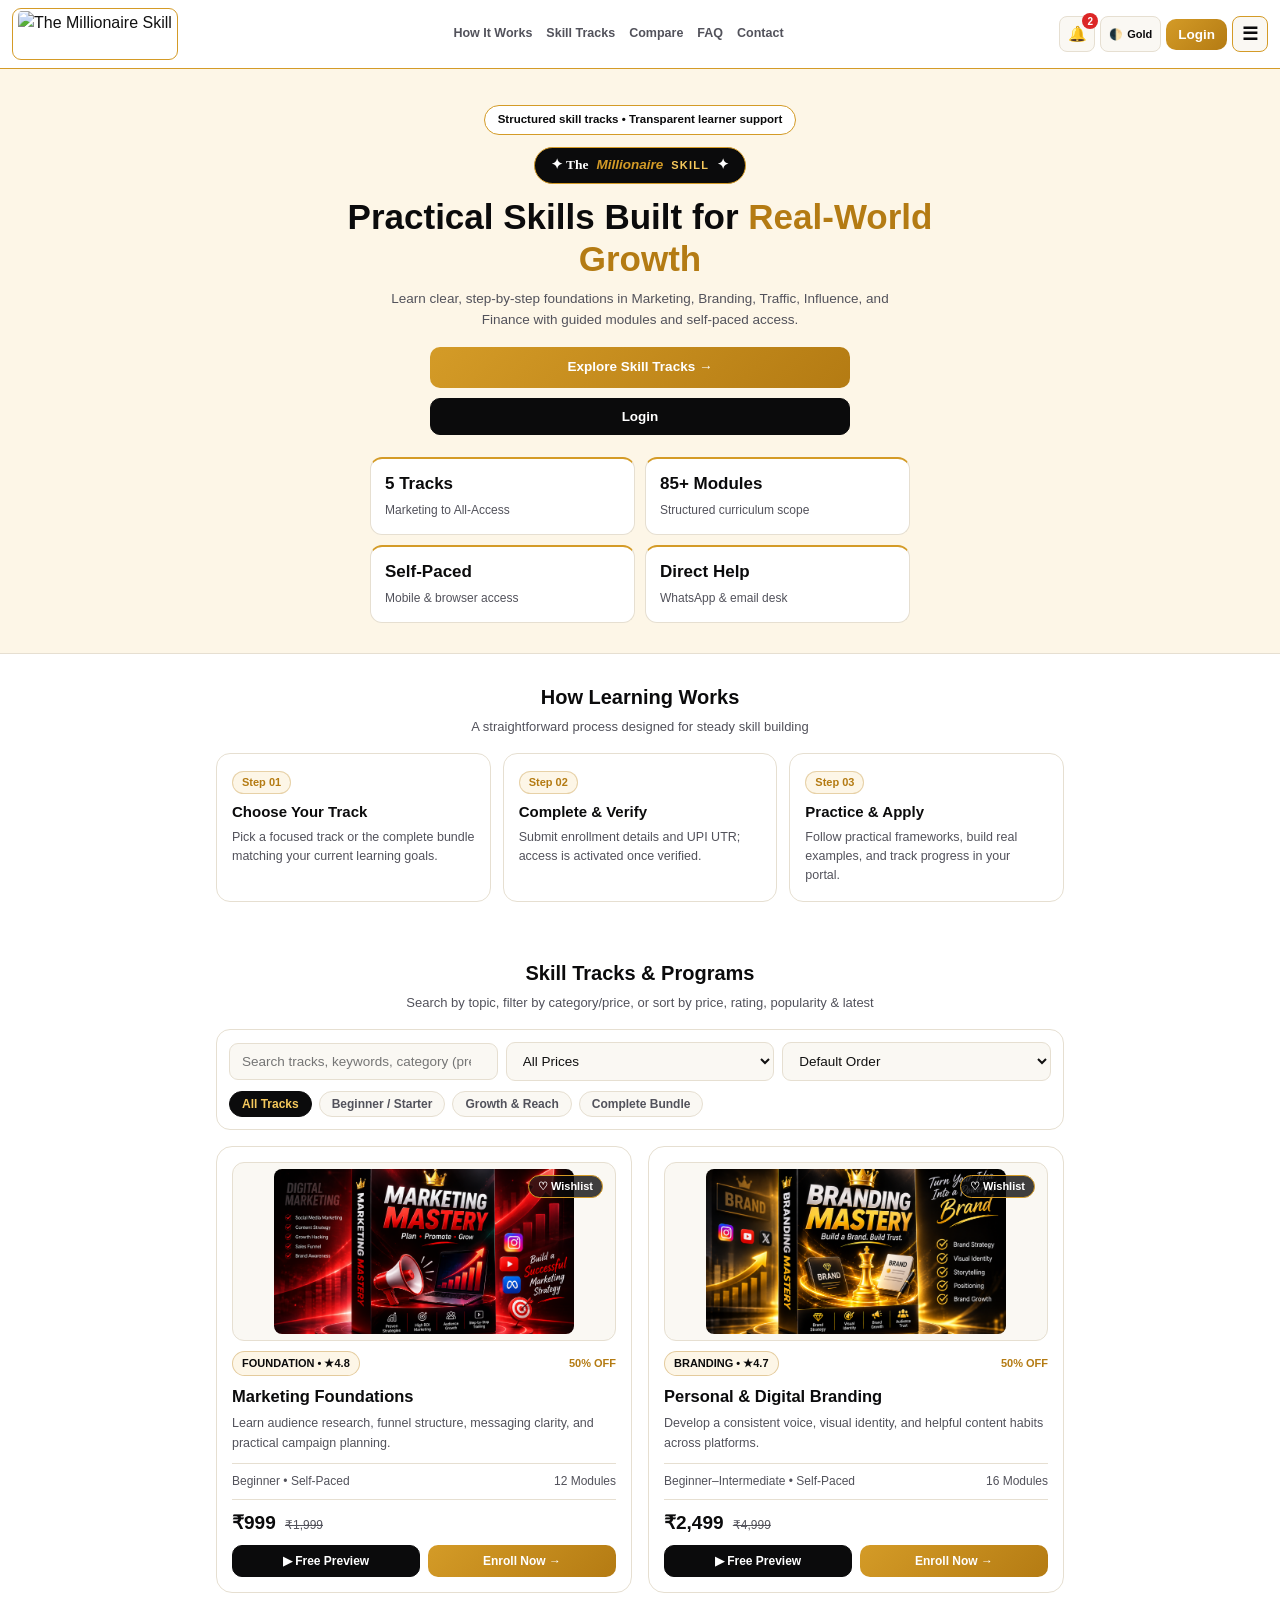
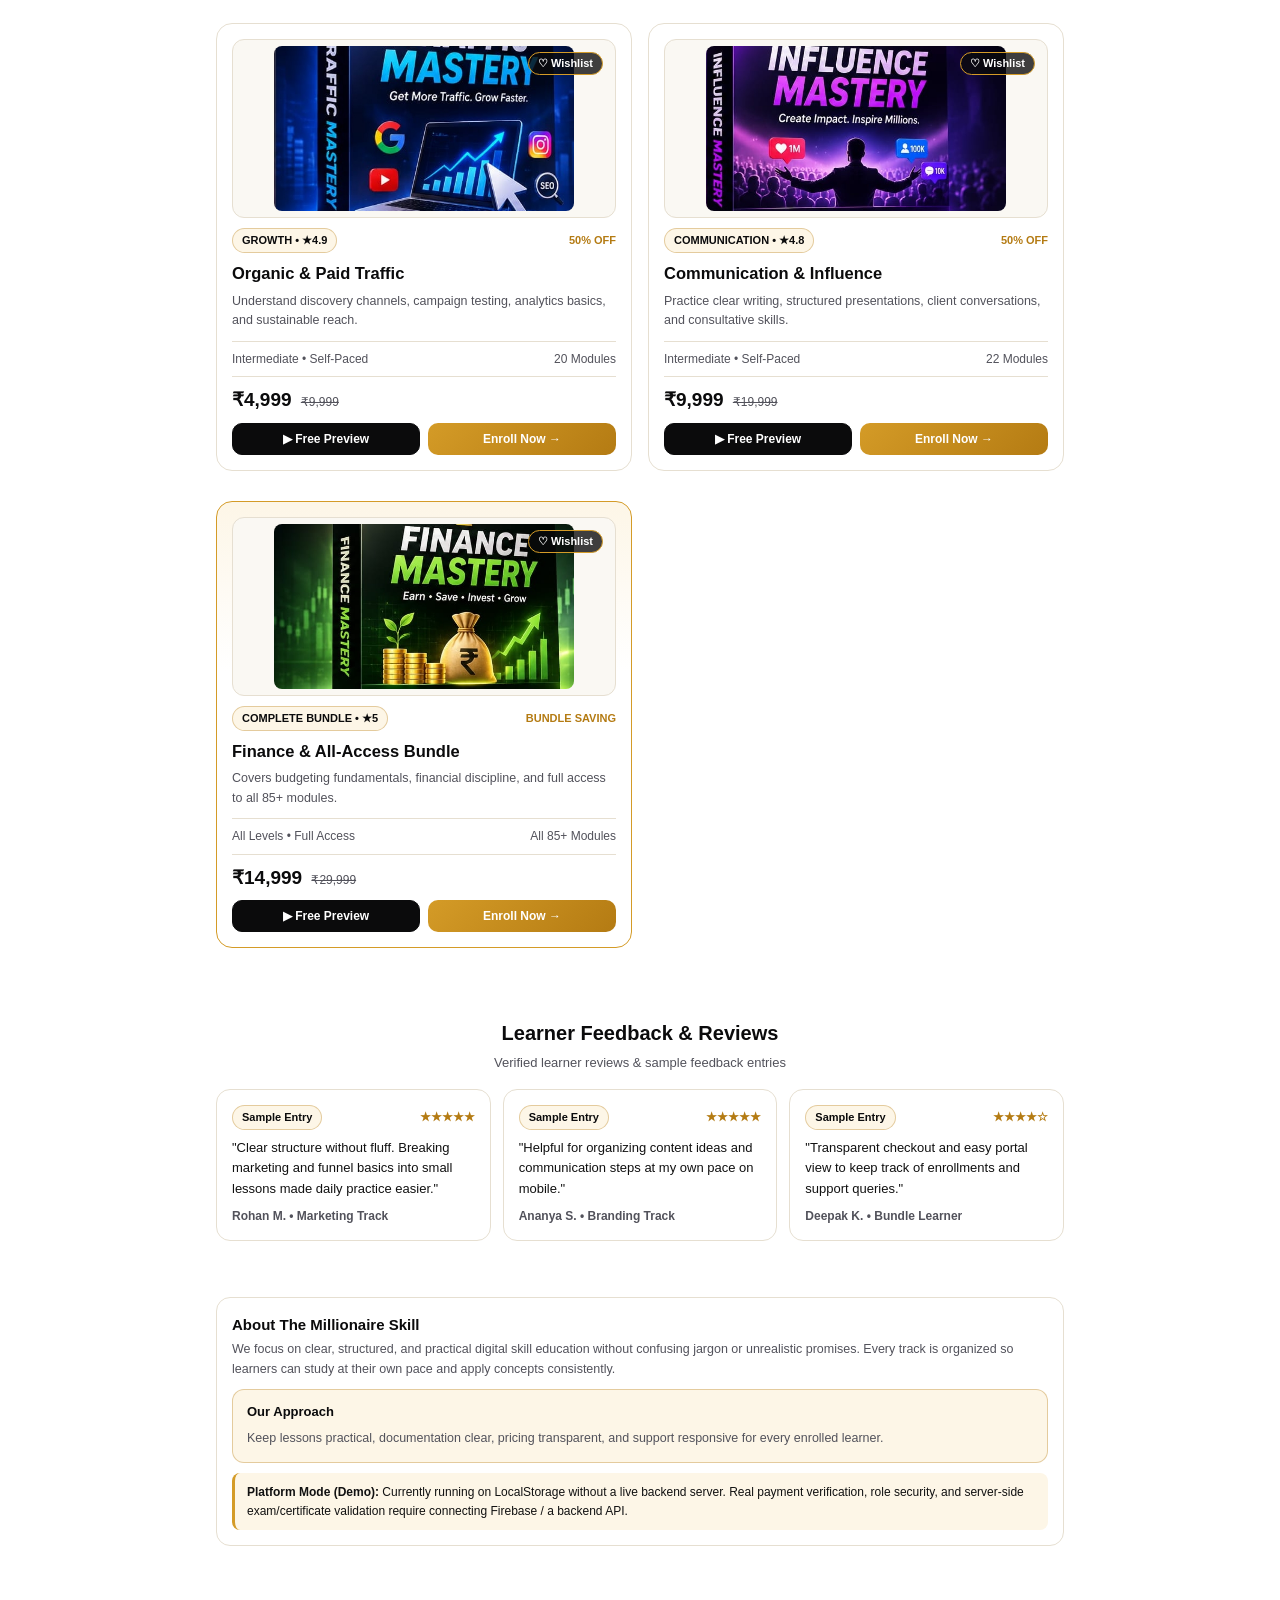
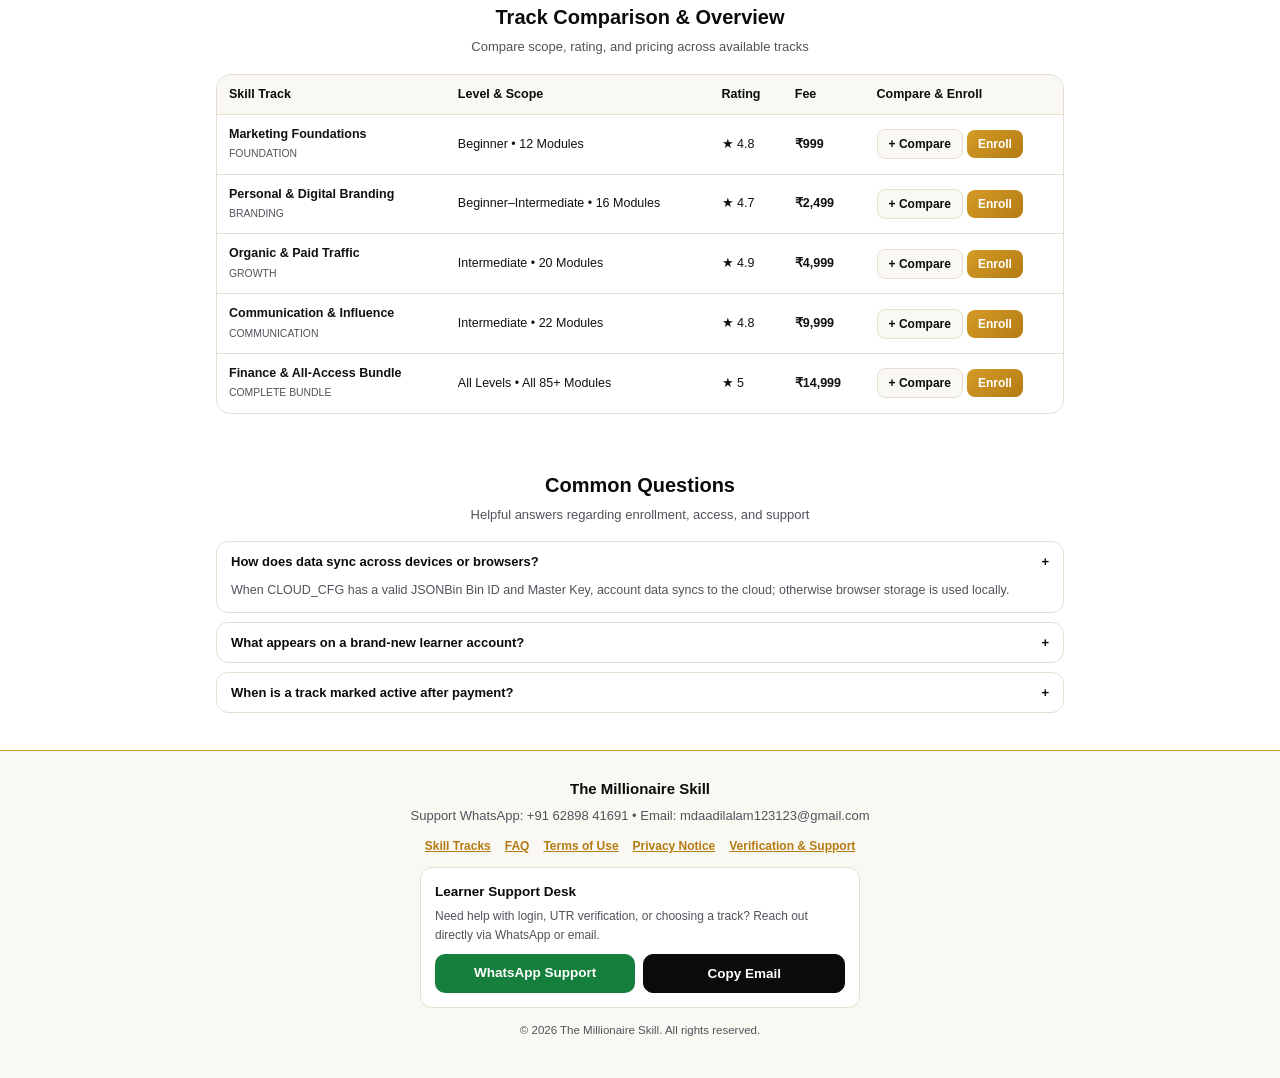
==== index.html @ e138da96 "Update index.html" ====
<!DOCTYPE html>
<html lang="en">
<head>
<meta charset="UTF-8">
<meta name="viewport" content="width=device-width, initial-scale=1.0, maximum-scale=1.0, user-scalable=no">
<meta name="theme-color" content="#b47b13">
<meta name="description" content="The Millionaire Skill — Structured practical skill tracks in Marketing, Branding, Traffic, Communication, and Finance.">
<title>The Millionaire Skill | Skill Academy</title>
<style>
:root{--bg:#fff;--surf:#fff;--card:#faf8f3;--bdr:#e6dfd1;--gold:#b47b13;--gold-br:#d49b27;--gold-soft:#fdf6e7;--ink:#0b0b0c;--txt:#111;--mut:#52525b;--shadow:0 6px 18px rgba(11,11,12,.06)}
body.t-midnight{--bg:#0b0d12;--surf:#12151e;--card:#171b26;--bdr:#2a3040;--gold:#e5b242;--gold-br:#eab308;--gold-soft:rgba(229,178,66,.12);--ink:#fff;--txt:#f8fafc;--mut:#a1a1aa;--shadow:0 8px 22px rgba(0,0,0,.35)}
body.t-light{--bg:#fff;--surf:#fff;--card:#f8f7f4;--bdr:#e2ddd2;--gold:#a16207;--gold-br:#ca8a04;--gold-soft:#fefce8;--ink:#09090b;--txt:#18181b;--mut:#52525b;--shadow:0 6px 18px rgba(15,23,42,.06)}
*{box-sizing:border-box;margin:0;padding:0;font-family:Segoe UI,Inter,Arial,sans-serif;-webkit-tap-highlight-color:transparent;user-select:none;-webkit-user-select:none}
input,textarea,select,.selectable{user-select:text;-webkit-user-select:text}
html{scroll-behavior:smooth;touch-action:pan-y}
body{background:var(--bg);color:var(--txt);line-height:1.55;overflow-x:hidden;touch-action:pan-y;transition:background .2s ease,color .2s ease}
a{text-decoration:none;color:inherit}
button{cursor:pointer;font-family:inherit;outline:none;transition:transform .14s ease,opacity .15s ease,background .15s ease}
button:active{transform:scale(.98)}

#preloader{position:fixed;inset:0;z-index:999;background:var(--bg);display:flex;flex-direction:column;align-items:center;justify-content:center;gap:10px;transition:opacity .2s ease,visibility .2s ease}
#preloader.hide{opacity:0;visibility:hidden;pointer-events:none}
.loader-ring{width:36px;height:36px;border-radius:50%;border:3px solid var(--bdr);border-top-color:var(--gold-br);animation:spin .7s linear infinite}
@keyframes spin{to{transform:rotate(360deg)}}
@keyframes popIn{from{opacity:0;transform:translateY(8px) scale(.985)}to{opacity:1;transform:none}}

.reveal{opacity:1;transform:none}

#toastWrap{position:fixed;bottom:18px;left:50%;transform:translateX(-50%);z-index:550;display:flex;flex-direction:column;gap:6px;width:calc(100% - 32px);max-width:380px;pointer-events:none}
.toast{pointer-events:auto;background:#0b0b0c;color:#fff;border:1px solid var(--gold-br);border-radius:10px;padding:10px 12px;font-size:12px;font-weight:600;box-shadow:var(--shadow);display:flex;align-items:center;justify-content:space-between;gap:8px;animation:popIn .2s ease}
.toast.ok{border-color:#22c55e}.toast.err{border-color:#ef4444}

.hdr{position:sticky;top:0;z-index:90;background:var(--surf);padding:8px 12px;border-bottom:1.5px solid var(--gold-br);display:flex;justify-content:space-between;align-items:center;gap:8px;min-height:62px}
.brand-wrap{display:flex;align-items:center;gap:8px;flex-shrink:0;min-width:0}
.brand-banner{height:48px;width:auto;max-width:215px;object-fit:contain;border-radius:9px;display:block;background:#fff;padding:2px 5px;border:1.5px solid var(--gold-br)}
.brand-banner.sm{height:34px;max-width:155px}
.brand-styled{display:flex;flex-direction:column;line-height:1.1;min-width:0}
.brand-styled b{font-family:Georgia,'Times New Roman',serif;font-size:13.5px;font-weight:700;color:var(--ink);white-space:nowrap}
.brand-styled b .m-word{font-style:italic;font-weight:900;color:var(--gold);padding:0 1px}
.brand-styled b .s-word{font-family:'Segoe UI',Inter,Arial,sans-serif;font-weight:900;font-size:11px;letter-spacing:1.1px;text-transform:uppercase;color:var(--gold);margin-left:2px}
.brand-styled small{font-size:9px;font-weight:700;letter-spacing:1.2px;text-transform:uppercase;color:var(--mut);margin-top:2px;white-space:nowrap}

.desk-nav{display:none;align-items:center;gap:14px;font-size:12.5px;font-weight:700;color:var(--mut)}
.desk-nav a:hover{color:var(--gold)}

.hdr-r{display:flex;gap:5px;align-items:center;position:relative;flex-shrink:0}
.theme-btn,.m-btn,.icon-btn{background:var(--card);color:var(--ink);border:1px solid var(--bdr);border-radius:8px;height:36px;font-weight:700;position:relative}
.theme-btn{padding:0 8px;font-size:11px;display:inline-flex;align-items:center;gap:4px}
.icon-btn{width:36px;font-size:15px;display:inline-flex;align-items:center;justify-content:center}
.m-btn{border-color:var(--gold-br);width:36px;font-size:18px}
.badge-dot{position:absolute;top:-4px;right:-4px;min-width:16px;height:16px;padding:0 4px;border-radius:99px;background:#dc2626;color:#fff;font-size:10px;font-weight:800;display:none;align-items:center;justify-content:center}
.badge-dot.show{display:inline-flex}
.drawer{display:none;position:absolute;top:44px;right:0;width:230px;background:var(--surf);padding:8px 12px;border:1.5px solid var(--gold-br);border-radius:12px;box-shadow:var(--shadow);z-index:120;animation:popIn .16s ease}
.drawer.open{display:block}
.drawer a{display:block;padding:8px 6px;border-bottom:1px solid var(--bdr);font-size:13px;font-weight:600;color:var(--txt)}
.drawer a:last-child{border-bottom:none}

.btn{display:block;width:100%;padding:10px 14px;border:0;border-radius:10px;margin-top:10px;font-weight:700;font-size:13.5px;text-align:center}
.btn-sm{display:inline-block;width:auto;margin:0;padding:7px 11px;font-size:12px;border-radius:8px}
.gold{background:linear-gradient(135deg,#d49b27,#b47b13);color:#fff}
.dark{background:#0b0b0c;color:#fff;border:1px solid #0b0b0c}
body.t-midnight .dark{background:var(--card);color:var(--txt);border:1px solid var(--gold-br)}
.green{background:#15803d;color:#fff}
.red{background:#fef2f2;color:#b91c1c;border:1px solid #fecaca}
.ghost-btn{background:var(--card);color:var(--ink);border:1px solid var(--bdr)}

.lbl{display:block;font-size:12px;font-weight:700;margin-bottom:4px;color:var(--mut)}
.inp{width:100%;padding:10px 12px;background:var(--card);color:var(--txt);border:1px solid var(--bdr);border-radius:9px;margin-bottom:10px;font-size:13.5px}
.inp:focus{outline:none;border-color:var(--gold-br)}
.note{background:var(--gold-soft);padding:10px 12px;border-left:3px solid var(--gold-br);border-radius:8px;font-size:12px;color:var(--txt);margin-bottom:12px}
.msg{display:none;padding:9px 12px;border-radius:9px;font-size:12px;margin-top:8px;font-weight:600}
.msg.err{display:block;background:#fef2f2;color:#b91c1c;border:1px solid #fecaca}
.msg.ok{display:block;background:#f0fdf4;color:#15803d;border:1px solid #bbf7d0}
.msg.warn{display:block;background:#fffbeb;color:#b45309;border:1px solid #fde68a}

.hero{padding:36px 16px 30px;border-bottom:1px solid var(--bdr);background:var(--gold-soft)}
.hero-in{max-width:640px;margin:auto;text-align:center}
.trust-pill{display:inline-block;padding:5px 13px;border:1px solid var(--gold-br);background:var(--surf);border-radius:99px;color:var(--ink);font-size:11.5px;font-weight:700}
.hero-crest{display:inline-flex;align-items:center;gap:8px;margin-top:12px;padding:7px 16px;border-radius:999px;background:#0b0b0c;color:#fff;border:1.5px solid var(--gold-br);font-family:Georgia,'Times New Roman',serif;font-size:13.5px;font-weight:700}
.hero-crest em{font-style:italic;color:var(--gold-br);font-weight:900}
.hero-crest span{font-family:'Segoe UI',Inter,Arial,sans-serif;font-weight:900;font-size:11px;letter-spacing:1.2px;text-transform:uppercase;color:#f5c85c}
.hero h1{font-size:27px;line-height:1.22;margin:12px 0 8px;font-weight:900;color:var(--ink)}
.hero h1 span{color:var(--gold)}
.hero p{color:var(--mut);font-size:13.5px;max-width:520px;margin:auto}
.hero-act{max-width:420px;margin:16px auto 0}
.stats{display:grid;grid-template-columns:repeat(2,1fr);gap:10px;max-width:540px;margin:22px auto 0}
.stat{padding:12px 14px;background:var(--surf);border:1px solid var(--bdr);border-top:2.5px solid var(--gold-br);border-radius:12px;text-align:left}
.stat b{display:block;color:var(--ink);font-size:17px;font-weight:800}.stat span{font-size:12px;color:var(--mut)}

.sec{max-width:600px;margin:auto;padding:28px 16px}
.sec-h{text-align:center;margin-bottom:16px}
.sec-h h2{font-size:20px;font-weight:800;color:var(--ink)}.sec-h p{color:var(--mut);font-size:13px;margin-top:4px}

.filter-bar{background:var(--surf);border:1px solid var(--bdr);border-radius:14px;padding:12px;margin-bottom:16px;display:flex;flex-direction:column;gap:10px}
.filter-row{display:flex;gap:8px;flex-wrap:wrap;align-items:center}
.filter-row .inp{flex:1;min-width:170px;margin-bottom:0}.filter-row .sel-mini{width:auto;min-width:140px;margin-bottom:0}
.cat-pills{display:flex;gap:7px;flex-wrap:wrap}
.cat-pill{background:var(--card);color:var(--mut);border:1px solid var(--bdr);border-radius:99px;padding:5px 12px;font-size:12px;font-weight:700}
.cat-pill.active,.cat-pill:hover{background:#0b0b0c;color:#f5c85c;border-color:#0b0b0c}
body.t-midnight .cat-pill.active,body.t-midnight .cat-pill:hover{background:var(--gold-br);color:#0b0b0c;border-color:var(--gold-br)}

.steps-grid,.testi-grid{display:grid;gap:12px}
.step-card,.testi-card,.about-box{background:var(--surf);border:1px solid var(--bdr);border-radius:14px;padding:15px}
.step-num{display:inline-block;font-size:11px;font-weight:800;color:var(--gold);background:var(--gold-soft);border:1px solid rgba(180,123,19,.3);padding:2px 9px;border-radius:99px;margin-bottom:6px}
.step-card h3,.about-box h3{font-size:15px;margin-bottom:4px;color:var(--ink)}.step-card p,.about-box p{font-size:12.5px;color:var(--mut)}
.about-box p{margin-bottom:10px}
.mission-box{background:var(--gold-soft);border:1px solid rgba(180,123,19,.35);border-radius:12px;padding:12px 14px}
.mission-box b{display:block;font-size:13px;margin-bottom:3px;color:var(--ink)}.mission-box span{font-size:12.5px;color:var(--mut)}

.card{background:var(--surf);border:1px solid var(--bdr);border-radius:16px;padding:15px;margin-bottom:14px;display:flex;flex-direction:column;justify-content:space-between;transition:transform .18s ease,box-shadow .18s ease}
.card:hover{transform:translateY(-2px);box-shadow:var(--shadow)}
.card.vip{border:1.5px solid var(--gold-br);background:linear-gradient(180deg,var(--gold-soft),var(--surf) 38%)}
.img-wrap{background:var(--card);border:1px solid var(--bdr);border-radius:12px;padding:6px;margin-bottom:10px;text-align:center;position:relative}
.img-wrap img{width:100%;max-width:300px;height:165px;object-fit:cover;border-radius:8px;display:block;margin:auto}
.wish-btn{position:absolute;top:12px;right:12px;background:rgba(11,11,12,.78);color:#fff;border:1px solid var(--gold-br);border-radius:99px;padding:4px 9px;font-size:11px;font-weight:700}
.wish-btn.saved{background:var(--gold-br);color:#0b0b0c}
.row-sp{display:flex;justify-content:space-between;align-items:center;gap:8px;flex-wrap:wrap}
.pill{color:var(--ink);background:var(--gold-soft);font-size:11px;font-weight:700;border:1px solid rgba(180,123,19,.35);padding:3px 9px;border-radius:99px}
.save{color:var(--gold);font-size:11px;font-weight:800}
.c-t{font-size:16.5px;font-weight:800;margin-top:8px;color:var(--ink)}.c-d{font-size:12.5px;color:var(--mut);margin:5px 0 10px}
.c-m{display:flex;justify-content:space-between;padding:8px 0;border-top:1px solid var(--bdr);border-bottom:1px solid var(--bdr);font-size:12px;color:var(--mut)}
.c-p{font-size:19px;color:var(--ink);font-weight:900;margin-top:8px}.c-p s{font-size:12px;color:var(--mut);font-weight:400;margin-left:4px}
.card-act-row{display:grid;grid-template-columns:1fr 1fr;gap:8px;margin-top:8px}

.testi-top{display:flex;justify-content:space-between;align-items:center;margin-bottom:8px;font-size:12px}
.testi-stars{color:var(--gold);font-weight:800}.testi-card p{font-size:13px;color:var(--txt);margin-bottom:8px}.testi-meta{font-size:12px;color:var(--mut);font-weight:600}

.tbl-wrap{overflow-x:auto;background:var(--surf);border:1px solid var(--bdr);border-radius:14px}
table.cmp{width:100%;border-collapse:collapse;font-size:12.5px;min-width:520px}
table.cmp th,table.cmp td{padding:10px 12px;border-bottom:1px solid var(--bdr);text-align:left}
table.cmp th{color:var(--ink);background:var(--card);font-weight:800}table.cmp tr:last-child td{border-bottom:none}

.faq-item{background:var(--surf);border:1px solid var(--bdr);border-radius:12px;margin-bottom:9px;overflow:hidden}
.faq-q{width:100%;background:none;border:0;color:var(--ink);padding:12px 14px;text-align:left;font-weight:700;font-size:13px;display:flex;justify-content:space-between;align-items:center;gap:10px}
.faq-a{display:none;padding:0 14px 12px;font-size:12.5px;color:var(--mut)}
.faq-item.open .faq-a{display:block}

#authView{display:none;min-height:100vh;padding:18px 16px 36px;background:var(--bg)}
#authView.active{display:flex;flex-direction:column;align-items:center}
.auth-top-brand{width:100%;max-width:420px;background:var(--surf);border:1.5px solid var(--gold-br);border-radius:16px;padding:14px;margin-bottom:12px;box-shadow:var(--shadow)}
.auth-brand-row{display:flex;align-items:center;justify-content:space-between;gap:10px}
.auth-full-logo{width:100%;max-height:110px;object-fit:contain;display:block;margin:10px auto 0;border-radius:10px;background:#fff;padding:6px;border:1px solid var(--bdr)}
.auth-photo-slot{margin-top:10px;border:1px dashed var(--gold-br);background:var(--card);border-radius:12px;padding:10px;text-align:center}
.auth-photo-slot img{width:100%;max-height:145px;object-fit:cover;border-radius:9px;display:block;margin:0 auto 8px}
.auth-photo-placeholder{padding:10px;border-radius:9px;background:#0b0b0c;color:#fff;margin-bottom:8px}
.auth-photo-placeholder b{display:block;font-family:Georgia,'Times New Roman',serif;font-style:italic;color:var(--gold-br);font-size:14px}
.auth-photo-placeholder span{font-size:11.5px;color:#e4e4e7}
.auth-box{width:100%;max-width:420px;background:var(--surf);border:1.5px solid var(--gold-br);border-radius:16px;padding:20px 18px;box-shadow:var(--shadow)}

/* Reference-styled Dashboard (#dashView) */
#dashView{display:none;min-height:100vh;background:#f3f4f6;color:#111827;padding-bottom:44px}
#dashView.active{display:block}
.d-wrap{max-width:560px;margin:auto;padding:12px 14px}
.d-top{display:flex;justify-content:space-between;align-items:center;gap:8px;flex-wrap:wrap;margin-bottom:10px;background:#fff;border:1px solid #e5e7eb;border-radius:12px;padding:8px 10px}
.chip{background:#fff;color:#111827;border:1px solid #d1d5db;border-radius:99px;padding:6px 12px;font-size:12px;font-weight:700}
.chip.blue{background:#2563eb;color:#fff;border-color:#2563eb}.chip.red{background:#fef2f2;color:#b91c1c;border-color:#fecaca}.chip.ok{background:#f0fdf4;color:#15803d;border-color:#bbf7d0}

.wa-banner{background:linear-gradient(90deg,#1d4ed8,#2563eb);color:#fff;border-radius:14px;padding:14px 16px;display:flex;align-items:center;gap:12px;margin-bottom:12px;box-shadow:0 4px 14px rgba(37,99,235,.22)}
.wa-ico{width:38px;height:38px;border-radius:50%;background:rgba(255,255,255,.22);display:flex;align-items:center;justify-content:center;font-size:18px;flex-shrink:0}
.wa-join-btn{display:inline-flex;align-items:center;gap:6px;margin-top:8px;background:#fff;color:#1e3a8a;border:0;border-radius:8px;padding:6px 12px;font-size:12px;font-weight:800}

.prof-hero-card{background:#fff;border-radius:14px;padding:16px;border:1px solid #e5e7eb;margin-bottom:12px;box-shadow:0 2px 8px rgba(0,0,0,.04)}
.prof-hero-main{display:flex;align-items:center;gap:14px}
.av{width:64px;height:64px;border-radius:50%;background:#1d4ed8;color:#fff;border:2px solid #93c5fd;display:flex;align-items:center;justify-content:center;font-size:22px;font-weight:800;overflow:hidden;flex-shrink:0}
.av img{width:100%;height:100%;object-fit:cover}
.m-btn-sm{background:#eff6ff;color:#1d4ed8;border:1px solid #bfdbfe;border-radius:8px;padding:6px 10px;font-size:11.5px;font-weight:700}

.sub-tabs{display:flex;gap:7px;overflow-x:auto;padding-bottom:6px;margin-bottom:12px}
.s-tab{background:#fff;color:#374151;border:1px solid #d1d5db;border-radius:10px;padding:8px 12px;font-size:12px;font-weight:700;white-space:nowrap}
.s-tab.active{background:#2563eb;color:#fff;border-color:#2563eb}
.d-pane{display:none;animation:popIn .18s ease}.d-pane.active{display:block}

.e-grid{display:grid;grid-template-columns:1fr 1fr;gap:10px;margin-bottom:12px}
.e-card{background:linear-gradient(135deg,#2563eb,#1d4ed8);color:#fff;border:1px solid #1d4ed8;border-radius:14px;padding:14px;min-height:94px;display:flex;flex-direction:column;justify-content:space-between;box-shadow:0 4px 12px rgba(37,99,235,.18)}
.e-card.full{grid-column:1/-1;min-height:82px}
.e-card small{color:rgba(255,255,255,.88);font-size:12px;font-weight:600;display:block;margin-top:4px}.e-card b{font-size:20px;font-weight:900;display:block;margin-top:2px;color:#fff}

.w-box{background:#fff;border-radius:14px;padding:14px 16px;border:1px solid #e5e7eb;margin-bottom:12px}
.w-btn{display:inline-flex;align-items:center;gap:6px;margin-top:10px;background:#fff;color:#111827;border:1px solid #d1d5db;border-radius:10px;padding:7px 13px;font-size:12.5px;font-weight:700}
.w-box h3{font-size:15px;color:#111827;margin-bottom:6px}.w-box .lbl{color:#374151}.w-box .inp{background:#f9fafb;color:#111827;border:1px solid #d1d5db}
.empty-st{text-align:center;padding:16px 10px;color:#6b7280;font-size:13px;font-weight:600;background:#f9fafb;border:1px dashed #d1d5db;border-radius:12px}
.bars{height:130px;border-radius:12px;background:#f9fafb;border:1px solid #e5e7eb;padding:10px;display:flex;align-items:flex-end;justify-content:space-between;gap:6px;margin-top:10px}
.b-col{flex:1;height:100%;display:flex;flex-direction:column;justify-content:flex-end;align-items:center;gap:4px;cursor:pointer}
.b-fill{width:100%;max-width:24px;border-radius:6px 6px 2px 2px;background:linear-gradient(180deg,#3b82f6,#1d4ed8);min-height:6px}
.b-col span{font-size:10px;color:#6b7280;font-weight:600}
.c-tip{background:#f9fafb;border:1px solid #e5e7eb;border-radius:10px;padding:8px 12px;margin-top:8px;font-size:12px;color:#111827;display:flex;justify-content:space-between;gap:12px;flex-wrap:wrap}
.t-row{display:flex;align-items:center;justify-content:space-between;gap:10px;padding:9px 0;border-bottom:1px solid #f3f4f6;flex-wrap:wrap}.t-row:last-child{border-bottom:none}
.t-av{width:36px;height:36px;border-radius:50%;background:#2563eb;color:#fff;display:flex;align-items:center;justify-content:center;font-weight:700;font-size:13px;flex-shrink:0}
.prog-track{width:100%;height:8px;background:#e5e7eb;border-radius:99px;overflow:hidden;margin-top:6px}
.prog-fill{height:100%;background:linear-gradient(90deg,#2563eb,#16a34a);border-radius:99px}
.badge-chip{display:inline-flex;align-items:center;gap:4px;background:#eff6ff;border:1px solid #bfdbfe;color:#1e3a8a;border-radius:99px;padding:4px 10px;font-size:11.5px;font-weight:700;margin:3px 4px 0 0}
.pg-bar{display:flex;justify-content:space-between;align-items:center;gap:8px;flex-wrap:wrap;margin-top:12px;padding-top:10px;border-top:1px solid #e5e7eb;font-size:12px;color:#6b7280}
.pg-btn{min-width:30px;height:30px;padding:0 8px;border-radius:8px;border:1px solid #d1d5db;background:#fff;color:#111827;font-weight:700}
.pg-btn.active{background:#2563eb;color:#fff;border-color:#2563eb}.pg-btn:disabled{opacity:.4}

.side-backdrop{display:none;position:fixed;inset:0;background:rgba(15,23,42,.45);z-index:150}.side-backdrop.open{display:block}
.side-menu{position:fixed;top:0;left:-290px;width:280px;height:100vh;background:#fff;color:#111827;z-index:160;padding:16px 14px;overflow-y:auto;box-shadow:6px 0 24px rgba(0,0,0,.18);transition:left .18s ease;display:flex;flex-direction:column;justify-content:space-between;border-right:1px solid #e5e7eb}
.side-menu.open{left:0}
.sm-head{display:flex;justify-content:space-between;align-items:center;padding-bottom:10px;border-bottom:1px solid #e5e7eb;margin-bottom:8px}
.sm-lbl{font-size:11px;font-weight:800;color:#6b7280;margin-bottom:6px;text-transform:uppercase}
.sm-item{width:100%;background:none;border:0;text-align:left;padding:9px 10px;border-radius:9px;font-size:13px;font-weight:600;color:#1f2937;display:flex;align-items:center;gap:8px;margin-bottom:2px}
.sm-item:hover,.sm-item.active{background:#eff6ff;color:#1d4ed8;font-weight:700}
.sm-foot{border-top:1px solid #e5e7eb;padding-top:10px;margin-top:12px;display:flex;align-items:center;gap:10px}

.modal{display:none;position:fixed;inset:0;background:rgba(11,11,12,.68);z-index:220;overflow-y:auto;padding:20px 14px}
.modal.open{display:flex;align-items:flex-start;justify-content:center}
.m-panel{width:100%;max-width:490px;margin:auto;background:var(--surf);color:var(--txt);border:1.5px solid var(--gold-br);border-radius:16px;padding:18px;box-shadow:var(--shadow);animation:popIn .18s ease}
.qr-box{background:#fff;color:#111;border:1px solid #e6dfd1;padding:12px;border-radius:12px;text-align:center;margin:10px 0}
.qr-box img{width:150px;height:150px;display:block;margin:8px auto}
.sum-box{background:var(--card);border:1px solid var(--bdr);border-radius:10px;padding:10px 12px;margin-bottom:10px;font-size:12.5px}
.lesson-box{background:#0b0b0c;color:#fff;border-radius:12px;padding:14px;margin:10px 0;border:1px solid var(--gold-br)}
.lesson-item{display:flex;justify-content:space-between;align-items:center;gap:8px;padding:8px 10px;border:1px solid var(--bdr);border-radius:9px;margin-bottom:6px;font-size:12.5px;background:var(--card)}
.lesson-item.active{border-color:var(--gold-br);background:var(--gold-soft)}

footer{text-align:center;background:var(--card);padding:26px 15px 38px;border-top:1.5px solid var(--gold-br);color:var(--mut);font-size:13px}
footer b{display:block;color:var(--ink);font-size:15px;margin-bottom:6px}
.f-links{display:flex;justify-content:center;gap:14px;flex-wrap:wrap;margin:10px 0;font-size:12px}
.f-links a,.f-links button{background:none;border:0;color:var(--gold);font-weight:700;text-decoration:underline;font-size:12px}
.f-card{background:var(--surf);border:1px solid var(--bdr);padding:14px;border-radius:12px;margin:12px auto;max-width:440px;text-align:left}
.top-btn{position:fixed;right:16px;bottom:76px;z-index:110;width:40px;height:40px;border-radius:50%;background:#0b0b0c;color:#f5c85c;border:1.5px solid var(--gold-br);font-size:16px;font-weight:800;opacity:0;pointer-events:none}
.top-btn.show{opacity:1;pointer-events:auto}

@media(min-width:700px){
  .desk-nav{display:flex}.sec{max-width:880px}
  .steps-grid,.testi-grid{grid-template-columns:repeat(3,1fr)}
  .c-grid{display:grid;grid-template-columns:repeat(2,1fr);gap:16px}
  .hero h1{font-size:35px}
  .brand-banner{max-width:255px;height:52px}
}
</style>
</head>
<body id="top">

<div id="preloader" aria-hidden="true"><div class="loader-ring"></div><div style="font-size:12px;font-weight:700;color:var(--mut)">The Millionaire Skill</div></div>
<div id="toastWrap" aria-live="polite"></div>

<div id="siteView">
  <header class="hdr">
    <a href="#top" class="brand-wrap">
      <img id="hdrLogoImg" class="brand-banner" src="https://raw.githubusercontent.com/vedantsahu1496/The-skills/refs/heads/main/SAVE_20261121_150015.jpg" alt="The Millionaire Skill" fetchpriority="high" decoding="sync">
    </a>
    <nav class="desk-nav" aria-label="Primary Navigation">
      <a href="#how-it-works">How It Works</a>
      <a href="#courses">Skill Tracks</a>
      <a href="#compare">Compare</a>
      <a href="#faq">FAQ</a>
      <a href="#contact">Contact</a>
    </nav>
    <div class="hdr-r">
      <button type="button" class="icon-btn" id="notifBtn" aria-label="Notifications" onclick="openNotificationsModal()">🔔<span class="badge-dot" id="notifBadge">0</span></button>
      <button type="button" class="theme-btn" id="themeBtn" onclick="cycleTheme()">🌓 <span id="themeLbl">Theme</span></button>
      <button type="button" class="btn gold" id="hdrBtn" style="width:auto;margin:0;padding:8px 12px" onclick="onHdrClick()">Login</button>
      <button type="button" class="m-btn" aria-label="Open Menu" onclick="toggleDrawer()">☰</button>
      <div class="drawer" id="drawer">
        <a href="#how-it-works" onclick="toggleDrawer(false)">How It Works</a>
        <a href="#courses" onclick="toggleDrawer(false)">Skill Tracks</a>
        <a href="#testimonials" onclick="toggleDrawer(false)">Learner Reviews</a>
        <a href="#about" onclick="toggleDrawer(false)">About Academy</a>
        <a href="#compare" onclick="toggleDrawer(false)">Compare</a>
        <a href="#faq" onclick="toggleDrawer(false)">FAQ</a>
        <a href="#contact" onclick="toggleDrawer(false)">Contact</a>
        <a href="#" id="dLogin" onclick="toggleDrawer(false);showAuth('login');return false;">Login</a>
        <a href="#" id="dDash" style="display:none" onclick="toggleDrawer(false);showDash('earnings');return false;">Learner Dashboard</a>
        <a href="#" id="dOut" style="display:none;color:#b91c1c" onclick="toggleDrawer(false);confirmLogout();return false;">Logout</a>
      </div>
    </div>
  </header>

  <main>
    <section class="hero">
      <div class="hero-in">
        <div class="trust-pill">Structured skill tracks • Transparent learner support</div><br>
        <div class="hero-crest">✦ The <em>Millionaire</em> <span>Skill</span> ✦</div>
        <h1>Practical Skills Built for <span>Real-World Growth</span></h1>
        <p>Learn clear, step-by-step foundations in Marketing, Branding, Traffic, Influence, and Finance with guided modules and self-paced access.</p>
        <div class="hero-act">
          <a href="#courses" class="btn gold">Explore Skill Tracks →</a>
          <div id="guestBox"><button type="button" class="btn dark" onclick="showAuth('login')">Login</button></div>
          <div id="userBox" style="display:none;grid-template-columns:1fr 1fr;gap:10px">
            <button type="button" class="btn dark" style="border-color:var(--gold-br);color:var(--gold-br)" onclick="showDash('earnings')">Open Dashboard</button>
            <button type="button" class="btn red" onclick="confirmLogout()">Logout</button>
          </div>
        </div>
        <div class="stats" id="statsGrid">
          <div class="stat"><b id="statTracks">5 Tracks</b><span>Marketing to All-Access</span></div>
          <div class="stat"><b>85+ Modules</b><span>Structured curriculum scope</span></div>
          <div class="stat"><b>Self-Paced</b><span>Mobile &amp; browser access</span></div>
          <div class="stat"><b>Direct Help</b><span>WhatsApp &amp; email desk</span></div>
        </div>
      </div>
    </section>

    <section class="sec reveal" id="how-it-works">
      <div class="sec-h"><h2>How Learning Works</h2><p>A straightforward process designed for steady skill building</p></div>
      <div class="steps-grid">
        <div class="step-card"><div class="step-num">Step 01</div><h3>Choose Your Track</h3><p>Pick a focused track or the complete bundle matching your current learning goals.</p></div>
        <div class="step-card"><div class="step-num">Step 02</div><h3>Complete &amp; Verify</h3><p>Submit enrollment details and UPI UTR; access is activated once verified.</p></div>
        <div class="step-card"><div class="step-num">Step 03</div><h3>Practice &amp; Apply</h3><p>Follow practical frameworks, build real examples, and track progress in your portal.</p></div>
      </div>
    </section>

    <section class="sec reveal" id="courses">
      <div class="sec-h"><h2>Skill Tracks &amp; Programs</h2><p>Search by topic, filter by category/price, or sort by price, rating, popularity &amp; latest</p></div>
      <div class="filter-bar">
        <div class="filter-row">
          <input id="courseSearch" class="inp" type="search" placeholder="Search tracks, keywords, category (press / to focus)..." oninput="renderCourses()">
          <select id="priceFilter" class="inp sel-mini" onchange="renderCourses()">
            <option value="all">All Prices</option>
            <option value="under3k">Under ₹3,000</option>
            <option value="3kTo10k">₹3,000 – ₹10,000</option>
            <option value="above10k">Above ₹10,000</option>
          </select>
          <select id="courseSort" class="inp sel-mini" onchange="renderCourses()">
            <option value="default">Default Order</option>
            <option value="popular">Most Popular</option>
            <option value="rating">Highest Rated</option>
            <option value="latest">Latest Tracks</option>
            <option value="low">Price: Low to High</option>
            <option value="high">Price: High to Low</option>
          </select>
        </div>
        <div class="cat-pills" id="catPills">
          <button type="button" class="cat-pill active" data-cat="all" onclick="setCourseCat('all')">All Tracks</button>
          <button type="button" class="cat-pill" data-cat="starter" onclick="setCourseCat('starter')">Beginner / Starter</button>
          <button type="button" class="cat-pill" data-cat="growth" onclick="setCourseCat('growth')">Growth &amp; Reach</button>
          <button type="button" class="cat-pill" data-cat="bundle" onclick="setCourseCat('bundle')">Complete Bundle</button>
        </div>
      </div>
      <div class="c-grid" id="coursesGrid"></div>
    </section>

    <section class="sec reveal" id="testimonials">
      <div class="sec-h"><h2>Learner Feedback &amp; Reviews</h2><p>Verified learner reviews &amp; sample feedback entries</p></div>
      <div class="testi-grid" id="reviewsGrid">
        <div class="testi-card"><div class="testi-top"><span class="pill">Sample Entry</span><span class="testi-stars">★★★★★</span></div><p>"Clear structure without fluff. Breaking marketing and funnel basics into small lessons made daily practice easier."</p><div class="testi-meta">Rohan M. • Marketing Track</div></div>
        <div class="testi-card"><div class="testi-top"><span class="pill">Sample Entry</span><span class="testi-stars">★★★★★</span></div><p>"Helpful for organizing content ideas and communication steps at my own pace on mobile."</p><div class="testi-meta">Ananya S. • Branding Track</div></div>
        <div class="testi-card"><div class="testi-top"><span class="pill">Sample Entry</span><span class="testi-stars">★★★★☆</span></div><p>"Transparent checkout and easy portal view to keep track of enrollments and support queries."</p><div class="testi-meta">Deepak K. • Bundle Learner</div></div>
      </div>
    </section>

    <section class="sec reveal" id="about">
      <div class="about-box">
        <h3>About The Millionaire Skill</h3>
        <p>We focus on clear, structured, and practical digital skill education without confusing jargon or unrealistic promises. Every track is organized so learners can study at their own pace and apply concepts consistently.</p>
        <div class="mission-box"><b>Our Approach</b><span>Keep lessons practical, documentation clear, pricing transparent, and support responsive for every enrolled learner.</span></div>
        <div class="note" style="margin-top:10px;margin-bottom:0"><b>Platform Mode (Demo):</b> Currently running on LocalStorage without a live backend server. Real payment verification, role security, and server-side exam/certificate validation require connecting Firebase / a backend API.</div>
      </div>
    </section>

    <section class="sec reveal" id="compare">
      <div class="sec-h"><h2>Track Comparison &amp; Overview</h2><p>Compare scope, rating, and pricing across available tracks</p></div>
      <div id="selectedCmpBox" class="note" style="display:none"></div>
      <div class="tbl-wrap"><table class="cmp" id="cmpTable"></table></div>
    </section>

    <section class="sec reveal" id="faq">
      <div class="sec-h"><h2>Common Questions</h2><p>Helpful answers regarding enrollment, access, and support</p></div>
      <div id="faqList"></div>
    </section>
  </main>

  <footer id="contact">
    <b>The Millionaire Skill</b>
    <div id="footerContactLine" class="selectable">Support WhatsApp: +91 62898 41691 • Email: mdaadilalam123123@gmail.com</div>
    <div class="f-links">
      <a href="#courses">Skill Tracks</a><a href="#faq">FAQ</a>
      <button type="button" onclick="openLegal('terms')">Terms of Use</button>
      <button type="button" onclick="openLegal('privacy')">Privacy Notice</button>
      <button type="button" onclick="openLegal('refund')">Verification &amp; Support</button>
    </div>
    <div class="f-card">
      <b style="font-size:13.5px;margin-bottom:4px">Learner Support Desk</b>
      <p style="font-size:12px;color:var(--mut)">Need help with login, UTR verification, or choosing a track? Reach out directly via WhatsApp or email.</p>
      <div style="display:flex;gap:8px;margin-top:10px">
        <a id="footerWaBtn" class="btn green" style="margin:0;padding:9px" href="https://wa.me/916289841691" target="_blank" rel="noopener noreferrer">WhatsApp Support</a>
        <button type="button" class="btn dark" style="margin:0;padding:9px" onclick="copyText('mdaadilalam123123@gmail.com','cMsg')">Copy Email</button>
      </div>
      <div class="msg" id="cMsg"></div>
    </div>
    <div style="margin-top:14px;font-size:11.5px;color:var(--mut)">© <span id="yrSpan">2026</span> The Millionaire Skill. All rights reserved.</div>
  </footer>
</div>

<div id="authView">
  <div style="width:100%;max-width:420px;display:flex;justify-content:space-between;align-items:center;margin-bottom:10px">
    <button type="button" class="btn dark" style="width:auto;margin:0;padding:8px 13px" onclick="confirmBackToSite()">← Back to Site</button>
    <span style="font-size:12px;color:var(--mut);font-weight:700">LOGIN</span>
  </div>

  <div class="auth-top-brand">
    <div class="auth-brand-row">
      <div class="brand-styled"><b>The <span class="m-word">Millionaire</span> <span class="s-word">Skill</span></b><small>LEARNER &amp; ADMIN ACCESS</small></div>
      <button type="button" class="m-btn-sm" onclick="document.getElementById('authPhotoInp').click()">+ Add Photo</button>
    </div>

    <img id="authLogoImg" class="auth-full-logo" src="https://raw.githubusercontent.com/vedantsahu1496/The-skills/refs/heads/main/SAVE_20261121_150015.jpg" alt="The Millionaire Skill" decoding="sync">

    <div class="auth-photo-slot">
      <img id="authBannerImg" src="" alt="Login Banner Photo" style="display:none" decoding="sync">
      <div id="authBannerPlaceholder" class="auth-photo-placeholder"><b>✦ The Millionaire Skill ✦</b><span>Upload an extra custom banner/photo here if needed</span></div>
      <input id="authPhotoInp" type="file" accept="image/*" style="display:none" onchange="onAuthPhotoPick(event)">
      <div style="display:flex;justify-content:center;gap:8px;flex-wrap:wrap">
        <button type="button" class="m-btn-sm" onclick="document.getElementById('authPhotoInp').click()">Choose Photo</button>
        <button type="button" class="m-btn-sm" id="authClearPhotoBtn" style="display:none" onclick="confirmClearAuthPhoto()">Remove Photo</button>
      </div>
    </div>
  </div>

  <div class="auth-box">
    <div id="loginBox">
      <h2 style="font-size:18px;margin-bottom:4px">Login</h2>
      <div class="note selectable">Demo Student: <b>student1@tms.com</b> / <b>pass1</b> • Admin: <b>admin@tms.com</b> / <b>admin123</b><br><small>Note: Client-side login is for local demo only; connect Firebase Auth for production security.</small></div>
      <label class="lbl">Email Address</label><input id="lEmail" class="inp" type="email" placeholder="name@example.com">
      <label class="lbl">Password</label><input id="lPass" class="inp" type="password" placeholder="Enter password">
      <button type="button" class="btn gold" onclick="login()">Login →</button>
      <div id="lMsg" class="msg"></div>
      <button type="button" style="background:none;border:0;color:var(--gold);font-weight:700;font-size:12.5px;text-decoration:underline;margin-top:12px" onclick="showAuth('forgot')">Forgot Password?</button>
    </div>
    <div id="forgotBox" style="display:none">
      <h2 style="font-size:18px;margin-bottom:8px">Reset Password</h2>
      <label class="lbl">Registered Email</label><input id="fpEmail" class="inp" type="email" placeholder="Enter registered email">
      <button type="button" class="btn gold" onclick="sendReset()">Verify Email →</button>
      <div id="fpMsg" class="msg"></div>
      <div id="resetArea" style="display:none;margin-top:12px;padding-top:12px;border-top:1px solid var(--bdr)">
        <label class="lbl">New Password (min 6 chars)</label><input id="fpNew" class="inp" type="password">
        <label class="lbl">Confirm Password</label><input id="fpConf" class="inp" type="password">
        <button type="button" class="btn green" onclick="saveReset()">Save New Password →</button>
      </div>
      <button type="button" style="background:none;border:0;color:var(--gold);font-weight:700;font-size:12.5px;text-decoration:underline;margin-top:12px" onclick="showAuth('login')">← Back to Login</button>
    </div>
  </div>
</div>

<div id="dashView">
  <div class="side-backdrop" id="sideBackdrop" onclick="toggleSide(false)"></div>
  <aside class="side-menu" id="sideMenu">
    <div>
      <div class="sm-head">
        <div class="brand-wrap">
          <img id="sideLogoImg" class="brand-banner sm" src="https://raw.githubusercontent.com/vedantsahu1496/The-skills/refs/heads/main/SAVE_20261121_150015.jpg" alt="The Millionaire Skill" decoding="sync">
          <b style="font-family:Georgia,'Times New Roman',serif;font-style:italic;font-size:12.5px;color:#111827">The Millionaire Skill</b>
        </div>
        <button type="button" class="m-btn-sm" onclick="toggleSide(false)">✕</button>
      </div>
      <div class="sm-lbl">Left Navigation Menu</div>
      <button type="button" class="sm-item active" data-m="earnings" onclick="onSideNav('earnings')">📊 Dashboard</button>
      <button type="button" class="sm-item" data-m="team" onclick="onSideNav('team')">👥 My Team</button>
      <button type="button" class="sm-item" data-m="affiliate" onclick="onSideNav('affiliate')">🔗 Affiliate Links</button>
      <button type="button" class="sm-item" data-m="buy" onclick="onSideNav('buy')">⬆️ Upgrade Course</button>
      <button type="button" class="sm-item" data-m="leaderboard" onclick="onSideNav('leaderboard')">🏆 Leaderboard</button>
      <button type="button" class="sm-item" data-m="trainings" onclick="onSideNav('trainings')">🎓 Training</button>
      <button type="button" class="sm-item" data-m="courses" onclick="onSideNav('courses')">📚 My Course</button>
      <button type="button" class="sm-item" data-m="vip" onclick="onSideNav('vip')">👑 VIP Access</button>
      <button type="button" class="sm-item" data-m="community" onclick="onSideNav('community')">💬 Community Link</button>
      <button type="button" class="sm-item" data-m="qualification" onclick="onSideNav('qualification')">✅ Qualification</button>
      <button type="button" class="sm-item" data-m="wishlist" onclick="onSideNav('wishlist')">♡ Wishlist</button>
      <button type="button" class="sm-item" data-m="payments" onclick="onSideNav('payments')">💳 Orders &amp; Pay</button>
      <button type="button" class="sm-item" data-m="quizcert" onclick="onSideNav('quizcert')">📝 Quiz &amp; Cert</button>
      <button type="button" class="sm-item" data-m="support" onclick="onSideNav('support')">🛟 Support</button>
      <button type="button" class="sm-item" data-m="profile" onclick="onSideNav('profile')">⚙️ Account</button>
      <button type="button" class="sm-item" id="adminMenuBtn" style="display:none;color:#b47b13" data-m="adminpanel" onclick="onSideNav('adminpanel')">🛠️ Admin Panel (Demo)</button>
    </div>
    <div class="sm-foot" id="smFoot"></div>
  </aside>

  <div class="d-wrap">
    <div class="d-top">
      <div style="display:flex;gap:6px;align-items:center">
        <button type="button" class="chip blue" onclick="toggleSide(true)">☰ Menu</button>
        <button type="button" class="chip" onclick="confirmBackToSite()">← Site</button>
      </div>
      <div style="display:flex;gap:6px;align-items:center;flex-wrap:wrap">
        <button type="button" class="chip" id="refreshBtn" onclick="refreshDash()">↻</button>
        <span class="chip selectable" id="dIdBadge">ID: --</span>
        <button type="button" class="chip red" onclick="confirmLogout()">Logout</button>
      </div>
    </div>
    <div id="syncNote" style="font-size:11.5px;color:#6b7280;margin-bottom:8px"></div>

    <div class="wa-banner">
      <div class="wa-ico">💬</div>
      <div style="flex:1">
        <b style="font-size:14.5px;display:block">Join Our WhatsApp Channel</b>
        <span style="font-size:12px;opacity:.92">Stay updated with the latest announcements, offers, and updates.</span><br>
        <a class="wa-join-btn" href="https://whatsapp.com/channel/0029Vb7863B6mYPIh021dN1b" target="_blank" rel="noopener noreferrer">💬 Join Now</a>
      </div>
    </div>

    <div class="prof-hero-card">
      <div class="prof-hero-main">
        <div class="av" id="dAv"></div>
        <div style="flex:1;min-width:0">
          <div style="font-size:19px;font-weight:900;color:#111827;line-height:1.2"><span id="dName">AAADIL</span> <span style="color:#2563eb;font-size:13.5px" id="dTag">{GOD-FIRE 🔥}</span></div>
          <div style="font-size:13.5px;color:#6b7280;font-weight:600;margin-top:3px" id="dPkg">Finance Mastery</div>
          <div style="margin-top:5px" id="streakBadges"></div>
        </div>
        <div style="display:flex;flex-direction:column;gap:5px">
          <button type="button" class="m-btn-sm" onclick="toggleQuickName()">Edit Name</button>
          <button type="button" class="m-btn-sm" onclick="openPhotoModal()">Edit Photo</button>
        </div>
      </div>
      <div id="qNameBox" style="display:none;width:100%;margin-top:10px;padding-top:10px;border-top:1px solid #e5e7eb">
        <div style="display:flex;gap:8px">
          <input id="qNameInp" class="inp" style="margin:0;background:#f9fafb;color:#111827;border-color:#d1d5db" placeholder="Display name">
          <button type="button" class="btn gold" style="width:auto;margin:0;padding:0 14px" onclick="saveQuickName()">Save</button>
        </div>
        <div id="qNameMsg" class="msg"></div>
      </div>
    </div>

    <div class="sub-tabs">
      <button type="button" class="s-tab active" data-d="earnings" onclick="setDTab('earnings')">Dashboard</button>
      <button type="button" class="s-tab" data-d="team" onclick="setDTab('team')">My Team</button>
      <button type="button" class="s-tab" data-d="affiliate" onclick="setDTab('affiliate')">Affiliate Links</button>
      <button type="button" class="s-tab" data-d="buy" onclick="setDTab('buy')">Upgrade Course</button>
      <button type="button" class="s-tab" data-d="leaderboard" onclick="setDTab('leaderboard')">Leaderboard</button>
      <button type="button" class="s-tab" data-d="trainings" onclick="setDTab('trainings')">Training</button>
      <button type="button" class="s-tab" data-d="courses" onclick="setDTab('courses')">My Course</button>
      <button type="button" class="s-tab" data-d="vip" onclick="setDTab('vip')">VIP Access</button>
      <button type="button" class="s-tab" data-d="community" onclick="setDTab('community')">Community Link</button>
      <button type="button" class="s-tab" data-d="qualification" onclick="setDTab('qualification')">Qualification</button>
      <button type="button" class="s-tab" data-d="wishlist" onclick="setDTab('wishlist')">Wishlist</button>
      <button type="button" class="s-tab" data-d="payments" onclick="setDTab('payments')">Orders &amp; Pay</button>
      <button type="button" class="s-tab" data-d="quizcert" onclick="setDTab('quizcert')">Quiz &amp; Cert</button>
      <button type="button" class="s-tab" data-d="support" onclick="setDTab('support')">Support</button>
      <button type="button" class="s-tab" data-d="profile" onclick="setDTab('profile')">Account</button>
    </div>

    <div id="dp-earnings" class="d-pane active">
      <div class="e-grid">
        <div class="e-card"><div>🏅</div><small>Today's Earning</small><b id="eToday">₹0</b></div>
        <div class="e-card"><div>🚀</div><small>7 Days Earnings</small><b id="e7d">₹200</b></div>
        <div class="e-card"><div>🏆</div><small>30 Days Earnings</small><b id="e30d">₹300</b></div>
        <div class="e-card"><div>🕒</div><small>All Time Earnings</small><b id="eAll">₹49,550</b></div>
        <div class="e-card full"><div style="display:flex;justify-content:space-between;align-items:center"><div><small style="margin:0">Industrial Income</small><b id="eInd">₹49,550</b></div><span style="font-size:24px">🎁</span></div></div>
        <div class="e-card full"><div style="display:flex;justify-content:space-between;align-items:center"><div><small style="margin:0">Wallet Balance &amp; Daily Streak</small><b id="eWal">₹600 • 3d Streak</b></div><span style="font-size:20px">🔥</span></div></div>
      </div>
      <div class="w-box">
        <h3>Learning Streak &amp; Achievement Badges</h3>
        <p id="streakDesc" style="font-size:12px;color:#6b7280">Log study activity or watch a lesson to build your daily learning streak.</p>
        <div id="badgeShelf" style="margin-top:8px"></div>
        <button type="button" class="w-btn" onclick="recordDailyStudy()">🔥 Check-in Today's Study</button>
      </div>
      <div class="w-box">
        <h3>Activity &amp; Referral Trend</h3>
        <p style="font-size:12px;color:#6b7280">Tap or hover a day to inspect recorded values</p>
        <div class="bars" id="chartBars"></div>
        <div class="c-tip" id="chartTip"><b>Nov 19</b><span>Referrals: <b>1</b></span><span>Value: <b>₹100</b></span></div>
      </div>
      <div class="w-box">
        <h3>Recent Team Members</h3>
        <div id="recentTeam"></div>
        <button type="button" class="w-btn" style="width:100%;justify-content:center" onclick="setDTab('team')">View Full List</button>
      </div>
    </div>

    <div id="dp-courses" class="d-pane">
      <div class="w-box">
        <div class="row-sp" style="margin-bottom:10px;flex-wrap:wrap">
          <h3 style="margin:0">My Course, Purchased &amp; Learning Progress</h3>
          <select id="ordFilter" class="inp" style="width:auto;margin:0;padding:6px 10px;font-size:12px" onchange="if(curUser())renderDash(curUser())">
            <option value="all">All Status</option><option value="Active">Active (Unlocked)</option><option value="Pending Verification">Pending Verification</option>
          </select>
        </div>
        <div id="myCoursesProgress"></div>
        <hr style="border:0;border-top:1px solid #e5e7eb;margin:14px 0">
        <h3>Enrollment Orders</h3>
        <div id="myOrders"></div>
      </div>
    </div>

    <div id="dp-wishlist" class="d-pane">
      <div class="w-box">
        <h3>Saved Wishlist Courses</h3>
        <p style="font-size:12px;color:#6b7280;margin-bottom:10px">Courses you bookmarked for later enrollment.</p>
        <div id="wishlistBox"></div>
      </div>
    </div>

    <div id="dp-payments" class="d-pane">
      <div class="w-box">
        <h3>Order &amp; Payment History (Demo)</h3>
        <p style="font-size:12px;color:#6b7280;margin-bottom:10px">Shows Order ID, Course Name, Purchase Date, Amount, and Payment Status.</p>
        <div id="paymentHistoryBox"></div>
      </div>
    </div>

    <div id="dp-quizcert" class="d-pane">
      <div class="w-box">
        <h3>Timed MCQ Quiz &amp; Exam</h3>
        <label class="lbl">Select Track Quiz</label>
        <select id="quizTrackSel" class="inp" onchange="loadQuizQuestions()"></select>
        <div id="quizTimerBar" class="note">Time Remaining: <b id="quizTimerTxt">03:00</b> • Pass Mark: <b>60%</b></div>
        <div id="quizQuestionsBox"></div>
        <div style="display:flex;gap:8px;flex-wrap:wrap;margin-top:8px">
          <button type="button" class="btn gold" style="width:auto;margin:0" onclick="startQuizTimer()">Start Timer</button>
          <button type="button" class="btn green" style="width:auto;margin:0" onclick="submitQuiz()">Submit Quiz</button>
        </div>
        <div id="quizMsg" class="msg"></div>
        <h3 style="margin-top:14px">Quiz Result History</h3>
        <div id="quizHistoryBox"></div>
      </div>

      <div class="w-box">
        <h3>Completion Certificate Generator (Demo PDF/Print)</h3>
        <p style="font-size:12px;color:#6b7280;margin-bottom:10px">Complete at least 50% of lessons or pass a quiz (≥60%) to generate your learner certificate.</p>
        <label class="lbl">Certificate Track</label>
        <select id="certTrackSel" class="inp"></select>
        <button type="button" class="btn gold" style="margin-top:0" onclick="generateCertificateDoc()">Generate Certificate →</button>
        <div id="certMsg" class="msg"></div>
      </div>
    </div>

    <div id="dp-support" class="d-pane">
      <div class="w-box">
        <h3>Student Support &amp; Doubt Desk</h3>
        <label class="lbl">Topic / Course</label>
        <input id="supTopic" class="inp" placeholder="e.g. Lesson access or UTR verification">
        <label class="lbl">Your Question / Doubt</label>
        <textarea id="supBody" class="inp" rows="3" placeholder="Write your question clearly..."></textarea>
        <button type="button" class="btn gold" style="margin-top:0" onclick="submitSupportTicket()">Send Doubt →</button>
        <div id="supMsg" class="msg"></div>
        <h3 style="margin-top:14px">Submitted Tickets &amp; Replies</h3>
        <div id="supportTicketsBox"></div>
      </div>
    </div>

    <div id="dp-team" class="d-pane">
      <div class="w-box">
        <h3>My Team Directory</h3>
        <div style="display:flex;gap:8px;margin-bottom:10px;flex-wrap:wrap">
          <input id="tSearch" class="inp" style="flex:1;min-width:160px;margin:0" placeholder="Search name, email, phone..." oninput="tPage=1;renderTeam()">
          <select id="tPer" class="inp" style="width:auto;margin:0" onchange="tPage=1;renderTeam()"><option value="10" selected>10 / page</option><option value="5">5 / page</option><option value="20">20 / page</option></select>
        </div>
        <div id="teamList"></div>
        <div class="pg-bar"><span id="tInfo">Showing 0</span><div id="tCtrl" style="display:flex;gap:5px"></div></div>
      </div>
    </div>

    <div id="dp-buy" class="d-pane"><div class="w-box"><h3>Upgrade Course / Enroll</h3><div id="dBuyList"></div></div></div>

    <div id="dp-affiliate" class="d-pane">
      <div class="w-box">
        <h3>Affiliate Links &amp; Referral Code</h3>
        <p style="font-size:12px;color:#6b7280;margin-bottom:10px">Share your unique code/link. Successful demo referral logging adds a ₹200 reward credit in LocalStorage.</p>
        <label class="lbl">Your Referral Code</label>
        <input id="refCodeInp" class="inp selectable" readonly>
        <label class="lbl">Personal Invite Link</label>
        <input id="refLinkInp" class="inp selectable" readonly>
        <div style="display:flex;gap:8px;flex-wrap:wrap">
          <button type="button" class="btn gold" style="width:auto;margin:0" onclick="copyText(refLinkInp.value,'refMsg')">Copy Invite Link</button>
          <button type="button" class="btn green" style="width:auto;margin:0" onclick="logDemoReferral()">Record Demo Referral (+₹200)</button>
        </div>
        <div id="refMsg" class="msg"></div>
      </div>
    </div>

    <div id="dp-leaderboard" class="d-pane"><div class="w-box"><h3>Leaderboard</h3><div id="lbBox"></div></div></div>
    <div id="dp-trainings" class="d-pane"><div class="w-box"><h3>Training Modules</h3><div class="t-row"><div><b>Marketing &amp; Funnel Foundations</b><br><small style="color:#6b7280">12 Structured Lessons</small></div><span class="chip blue">Included</span></div><div class="t-row"><div><b>Brand Positioning &amp; Communication</b><br><small style="color:#6b7280">16 Structured Lessons</small></div><span class="chip">Included</span></div></div></div>
    <div id="dp-vip" class="d-pane"><div class="w-box"><h3>VIP Access</h3><p style="font-size:12.5px;color:#374151;margin-bottom:10px">Access all 85+ lessons across Marketing, Branding, Traffic, Influence, and Finance in one track.</p><button type="button" class="btn gold" style="margin-top:0" onclick="setDTab('buy')">Upgrade / View All Tracks →</button></div></div>
    <div id="dp-community" class="d-pane"><div class="w-box"><h3>Community Link</h3><div class="t-row"><div><b>Official Updates Channel</b><br><small style="color:#6b7280">Announcements &amp; release notes</small></div><a class="w-btn" style="margin:0" href="https://whatsapp.com/channel/0029Vb7863B6mYPIh021dN1b" target="_blank" rel="noopener noreferrer">Open</a></div><div class="t-row"><div><b>Support Desk</b><br><small id="commWaTxt" style="color:#6b7280">+91 62898 41691</small></div><a id="commWaLink" class="w-btn" style="margin:0" href="https://wa.me/916289841691" target="_blank" rel="noopener noreferrer">Message</a></div></div></div>
    <div id="dp-qualification" class="d-pane"><div class="w-box"><h3>Qualification Status</h3><p style="font-size:12.5px;color:#374151">Active Track: <b id="qPkgTxt">Nothing</b></p><p style="font-size:12.5px;color:#374151;margin-top:4px">Recorded Referrals: <b id="qTeamTxt">Nothing</b></p></div></div>

    <div id="dp-profile" class="d-pane">
      <div class="w-box">
        <h3>Account Details</h3>
        <label class="lbl">Full Name</label><input id="pName" class="inp">
        <label class="lbl">Optional Badge / Note</label><input id="pTag" class="inp" placeholder="e.g. {GOD-FIRE 🔥}">
        <button type="button" class="btn gold" onclick="saveProfile()">Save Account Details</button><div id="pMsg" class="msg"></div>
        <hr style="border:0;border-top:1px solid #e5e7eb;margin:16px 0">
        <h3>Change Password</h3>
        <label class="lbl">Current Password</label><input id="cOld" class="inp" type="password">
        <label class="lbl">New Password (min 6 chars)</label><input id="cNew" class="inp" type="password">
        <label class="lbl">Confirm New Password</label><input id="cConf" class="inp" type="password">
        <button type="button" class="btn gold" onclick="changePass()">Update Password →</button><div id="cPassMsg" class="msg"></div>
      </div>
    </div>

    <div id="dp-adminpanel" class="d-pane">
      <div class="w-box">
        <h3>Admin Panel (Local Demo — Not Production Backend)</h3>
        <p style="font-size:12px;color:#6b7280;margin-bottom:10px">Manually control Logo, Bell Notifications, Course Photos &amp; Details, WhatsApp &amp; QR, Coupons, Orders, and Support.</p>

        <h4 style="font-size:13.5px;margin:10px 0 6px">1. Manual Logo &amp; Brand Control</h4>
        <label class="lbl">Logo Image URL (or upload below)</label>
        <input id="admLogoUrl" class="inp" placeholder="https://... or data:image/...">
        <div style="display:flex;gap:8px;flex-wrap:wrap;margin-bottom:8px">
          <button type="button" class="btn gold btn-sm" onclick="admApplyLogoUrl()">Apply Logo URL</button>
          <button type="button" class="m-btn-sm" onclick="admLogoFile.click()">Upload Logo File</button>
          <button type="button" class="chip red" onclick="admResetLogo()">Reset Default Logo</button>
          <input id="admLogoFile" type="file" accept="image/*" style="display:none" onchange="admOnLogoFile(event)">
        </div>

        <hr style="border:0;border-top:1px solid #e5e7eb;margin:12px 0">
        <h4 style="font-size:13.5px;margin-bottom:6px">2. Bell Icon Notification Composer</h4>
        <div style="display:grid;grid-template-columns:1fr 1fr;gap:8px">
          <div><label class="lbl">Type / Tag</label><input id="admNKind" class="inp" placeholder="Offer / Update / Alert" value="Update"></div>
          <div><label class="lbl">Notification Title</label><input id="admNTitle" class="inp" placeholder="New lesson or announcement"></div>
        </div>
        <label class="lbl">Notification Message</label>
        <input id="admNBody" class="inp" placeholder="Details shown when clicking the top bell icon...">
        <button type="button" class="btn green btn-sm" onclick="admPushBellNotif()">+ Push to Bell Icon</button>

        <hr style="border:0;border-top:1px solid #e5e7eb;margin:12px 0">
        <h4 style="font-size:13.5px;margin-bottom:6px">3. Manual WhatsApp Number &amp; UPI / QR Control</h4>
        <div style="display:grid;grid-template-columns:1fr 1fr;gap:8px">
          <div><label class="lbl">WhatsApp Number (digits)</label><input id="admWaNum" class="inp" placeholder="916289841691"></div>
          <div><label class="lbl">UPI ID</label><input id="admUpiId" class="inp" placeholder="yourupi@bank"></div>
        </div>
        <label class="lbl">Custom QR Image URL (leave blank to auto-generate QR from UPI ID &amp; amount)</label>
        <input id="admQrUrl" class="inp" placeholder="https://... custom QR image URL">
        <div style="display:flex;gap:8px;flex-wrap:wrap">
          <button type="button" class="btn gold btn-sm" onclick="admSaveContactQr()">Save WhatsApp &amp; QR</button>
          <button type="button" class="m-btn-sm" onclick="admQrFile.click()">Upload Custom QR Image</button>
          <button type="button" class="chip red" onclick="admResetContactQr()">Reset Default</button>
          <input id="admQrFile" type="file" accept="image/*" style="display:none" onchange="admOnQrFile(event)">
        </div>

        <hr style="border:0;border-top:1px solid #e5e7eb;margin:12px 0">
        <h4 style="font-size:13.5px;margin:8px 0 6px">4. Add / Edit Course &amp; Course Photo</h4>
        <div style="display:grid;grid-template-columns:1fr 1fr;gap:8px">
          <div><label class="lbl">Title</label><input id="admCTitle" class="inp" placeholder="Track title"></div>
          <div><label class="lbl">Category</label>
            <select id="admCCat" class="inp"><option value="starter">starter</option><option value="growth">growth</option><option value="bundle">bundle</option></select>
          </div>
          <div><label class="lbl">Price (₹)</label><input id="admCPrice" class="inp" type="number" placeholder="1999"></div>
          <div><label class="lbl">Modules Label</label><input id="admCMod" class="inp" placeholder="14 Modules"></div>
        </div>
        <label class="lbl">Course Photo URL (optional for new course)</label>
        <input id="admCImg" class="inp" placeholder="https://... or image filename">
        <button type="button" class="btn gold" style="width:auto;margin:0" onclick="admAddCourse()">Add Course</button>
        <input id="admCoursePhotoFile" type="file" accept="image/*" style="display:none" onchange="admOnCoursePhotoFile(event)">
        <div id="admCourseList" style="margin-top:8px"></div>

        <hr style="border:0;border-top:1px solid #e5e7eb;margin:14px 0">
        <h4 style="font-size:13.5px;margin-bottom:6px">5. Coupons (Percentage / Fixed / Expiry)</h4>
        <div style="display:grid;grid-template-columns:1fr 1fr;gap:8px">
          <div><label class="lbl">Code</label><input id="admCpCode" class="inp" placeholder="SAVE20"></div>
          <div><label class="lbl">Type</label><select id="admCpType" class="inp"><option value="percent">Percentage (%)</option><option value="fixed">Fixed (₹)</option></select></div>
          <div><label class="lbl">Value</label><input id="admCpVal" class="inp" type="number" placeholder="20"></div>
          <div><label class="lbl">Expiry Date</label><input id="admCpExp" class="inp" type="date" value="2026-12-31"></div>
        </div>
        <button type="button" class="btn green" style="width:auto;margin:0" onclick="admSaveCoupon()">Save Coupon</button>
        <div id="admCouponList" style="margin-top:8px"></div>

        <hr style="border:0;border-top:1px solid #e5e7eb;margin:14px 0">
        <h4 style="font-size:13.5px;margin-bottom:6px">6. Orders Approval &amp; Students</h4>
        <div id="admOrdersBox"></div>
        <div id="admStudentsBox" style="margin-top:8px"></div>

        <hr style="border:0;border-top:1px solid #e5e7eb;margin:14px 0">
        <h4 style="font-size:13.5px;margin-bottom:6px">7. Support Replies</h4>
        <div id="admSupportBox"></div>
      </div>
    </div>
  </div>
</div>

<button type="button" class="top-btn" id="scrollTopBtn" aria-label="Scroll to top" onclick="window.scrollTo({top:0,behavior:'smooth'})">↑</button>

<div class="modal" id="modal">
  <div class="m-panel" id="confirmModal" style="display:none">
    <div class="row-sp" style="margin-bottom:8px"><b id="cfTitle" style="font-size:16px">Are you sure?</b><button type="button" class="m-btn-sm" onclick="closeModal()">Close ×</button></div>
    <p id="cfText" style="font-size:13px;color:var(--mut);margin-bottom:14px">Please confirm if you want to continue with this action.</p>
    <div style="display:grid;grid-template-columns:1fr 1fr;gap:10px">
      <button type="button" class="btn dark" style="margin:0" onclick="closeModal()">Cancel</button>
      <button type="button" class="btn gold" id="cfOkBtn" style="margin:0" onclick="runConfirmedAction()">Yes, Continue</button>
    </div>
  </div>

  <div class="m-panel" id="buyModal" style="display:none">
    <div class="row-sp" style="margin-bottom:10px"><b id="bTitle" style="font-size:16px">Enrollment Checkout</b><button type="button" class="m-btn-sm" onclick="closeModal()">Close ×</button></div>
    <div class="sum-box" id="sumBox"></div>
    <div style="display:flex;gap:8px;align-items:flex-end;margin-bottom:4px">
      <div style="flex:1"><label class="lbl">Coupon Code (Demo)</label><input id="fCoupon" class="inp" style="margin:0" placeholder="Try TMS10 or SAVE500"></div>
      <button type="button" class="btn dark" style="width:auto;margin:0;padding:10px 12px" onclick="applyCheckoutCoupon()">Apply</button>
    </div>
    <div id="cpMsg" class="msg" style="margin-bottom:8px"></div>
    <div class="qr-box"><b id="qrLbl">UPI Payment</b><img id="qrImg" alt="UPI QR"><b id="qrUpiLabel" class="selectable">UPI ID: millionaireskills@upi</b></div>
    <div class="note">Demo Checkout: Complete the UPI transfer and enter the 12-digit UTR reference. Real payment gateway verification requires backend/gateway integration.</div>
    <label class="lbl">Final Amount (₹)</label><input id="fAmt" class="inp" readonly>
    <label class="lbl">Full Name</label><input id="fName" class="inp" placeholder="Your full name">
    <label class="lbl">WhatsApp Number (10 digits)</label><input id="fPhone" class="inp" maxlength="10" oninput="this.value=this.value.replace(/\D/g,'').slice(0,10)">
    <label class="lbl">UPI UTR Number (12 digits)</label><input id="fUtr" class="inp" maxlength="12" oninput="this.value=this.value.replace(/\D/g,'').slice(0,12)">
    <button type="button" class="btn gold" onclick="submitPay()">Submit Enrollment Request →</button>
    <div id="bMsg" class="msg"></div>
    <div id="doneBox" style="display:none;margin-top:12px;background:#f0fdf4;border:1px solid #bbf7d0;color:#14532d;padding:12px;border-radius:10px">
      <b>Enrollment Request Recorded (Demo)</b>
      <div id="dReqTxt" class="selectable" style="font-size:12.5px;margin:6px 0"></div>
      <a id="dWaLink" class="btn green" target="_blank" rel="noopener noreferrer">Share Receipt on WhatsApp →</a>
    </div>
  </div>

  <div class="m-panel" id="playerModal" style="display:none">
    <div class="row-sp" style="margin-bottom:8px"><b id="plTitle" style="font-size:16px">Smart Course Player</b><button type="button" class="m-btn-sm" onclick="closeModal()">Close ×</button></div>
    <div id="plAccessBadge" class="note" style="margin-bottom:8px"></div>
    <div class="lesson-box">
      <div class="row-sp"><b id="plLessonTitle" style="font-size:14px;color:#f5c85c">Lesson 1</b><span id="plResumeTxt" style="font-size:11.5px;color:#d4d4d8">0:00</span></div>
      <p id="plLessonDesc" style="font-size:12px;color:#e4e4e7;margin:6px 0 10px">Structured lesson overview.</p>
      <input type="range" id="plSeek" min="0" max="100" value="0" style="width:100%;accent-color:#d49b27" oninput="onPlayerSeek(this.value)">
      <div style="display:flex;gap:8px;margin-top:10px;flex-wrap:wrap">
        <button type="button" class="btn gold" style="width:auto;margin:0;padding:7px 12px" id="plPlayBtn" onclick="togglePlayerPlay()">▶ Play / Pause</button>
        <button type="button" class="btn dark" style="width:auto;margin:0;padding:7px 12px" onclick="prevLesson()">← Prev</button>
        <button type="button" class="btn dark" style="width:auto;margin:0;padding:7px 12px" onclick="nextLesson()">Next →</button>
        <button type="button" class="btn green" style="width:auto;margin:0;padding:7px 12px" onclick="markLessonComplete()">✓ Mark Done</button>
      </div>
    </div>
    <div id="plLessonList"></div>
    <hr style="border:0;border-top:1px solid var(--bdr);margin:12px 0">
    <b style="font-size:13.5px">Enrolled Learner Review</b>
    <div style="display:flex;gap:8px;margin-top:6px">
      <select id="revRating" class="inp" style="width:auto;margin:0"><option value="5">★★★★★ (5)</option><option value="4">★★★★☆ (4)</option><option value="3">★★★☆☆ (3)</option></select>
      <input id="revText" class="inp" style="flex:1;margin:0" placeholder="Write your review (enrolled learners only)...">
    </div>
    <button type="button" class="btn dark" style="margin-top:8px;padding:8px" onclick="submitCourseReview()">Post Review</button>
    <div id="revMsg" class="msg"></div>
  </div>

  <div class="m-panel" id="notifModal" style="display:none">
    <div class="row-sp" style="margin-bottom:10px"><b style="font-size:16px">Notification Center</b><button type="button" class="m-btn-sm" onclick="closeModal()">Close ×</button></div>
    <div id="notifListBox"></div>
    <button type="button" class="btn dark" onclick="markAllNotifsRead()">Mark All as Read</button>
  </div>

  <div class="m-panel" id="photoModal" style="display:none">
    <div class="row-sp" style="margin-bottom:10px"><b style="font-size:16px">Profile Photo</b><button type="button" class="m-btn-sm" onclick="closeModal()">Close ×</button></div>
    <div style="display:flex;justify-content:center;margin:10px 0"><div class="av" id="pStage" style="width:104px;height:104px;font-size:34px"></div></div>
    <label class="lbl">Upload Image (JPG, PNG, WEBP — max 4MB)</label><input id="pFile" class="inp" type="file" accept="image/*" onchange="onPhotoPick(event)">
    <button type="button" class="btn green" onclick="savePhoto()">Save Photo</button>
    <button type="button" class="btn red" onclick="confirmClearPhoto()">Remove Photo</button>
    <div id="pErr" class="msg"></div>
  </div>

  <div class="m-panel" id="legalModal" style="display:none">
    <div class="row-sp" style="margin-bottom:10px"><b id="legTitle" style="font-size:16px">Information</b><button type="button" class="m-btn-sm" onclick="closeModal()">Close ×</button></div>
    <div id="legBody" style="font-size:13px;color:var(--mut);line-height:1.65"></div>
  </div>
</div>

<script>
"use strict";
const CLOUD_CFG = { binId:"", masterKey:"" };
const FIREBASE_HOOKS = {
  auth: null,
  db: null,
  paymentGateway: null,
  onAuthChange: null,
  onSyncState: null
};

const K = {
  users:"tms_users_v7", sess:"tms_sess_v1", courses:"tms_courses_v7", theme:"tms_theme_v7",
  admin:"tms_admin_creds_v7", admAuth:"tms_adm_session_v1", authPhoto:"tms_auth_photo_v1",
  coupons:"tms_coupons_v1", tickets:"tms_tickets_v1", notifs:"tms_notifs_v1", siteCfg:"tms_site_cfg_v1"
};
const DEF_LOGO = "https://raw.githubusercontent.com/vedantsahu1496/The-skills/refs/heads/main/SAVE_20261121_150015.jpg";
const DEF_SITE_CFG = { logoUrl: DEF_LOGO, waNumber: "916289841691", upiId: "millionaireskills@upi", customQrUrl: "" };
const DEF_COURSES = [
  { id:"marketing", cat:"starter", level:"Beginner", duration:"Self-Paced", img:"file_00000000a24082079bd1a0d07ce5ae90.png", badge:"FOUNDATION", save:"50% OFF", title:"Marketing Foundations", desc:"Learn audience research, funnel structure, messaging clarity, and practical campaign planning.", modules:"12 Modules", price:999, oldPrice:1999, vip:false, rating:4.8, popularity:92, createdAt:1 },
  { id:"branding", cat:"starter", level:"Beginner–Intermediate", duration:"Self-Paced", img:"file_000000002914821181cc5ff207a5f834.png", badge:"BRANDING", save:"50% OFF", title:"Personal & Digital Branding", desc:"Develop a consistent voice, visual identity, and helpful content habits across platforms.", modules:"16 Modules", price:2499, oldPrice:4999, vip:false, rating:4.7, popularity:84, createdAt:2 },
  { id:"traffic", cat:"growth", level:"Intermediate", duration:"Self-Paced", img:"IMG-20261120-WA8600.jpg", badge:"GROWTH", save:"50% OFF", title:"Organic & Paid Traffic", desc:"Understand discovery channels, campaign testing, analytics basics, and sustainable reach.", modules:"20 Modules", price:4999, oldPrice:9999, vip:false, rating:4.9, popularity:96, createdAt:3 },
  { id:"influence", cat:"growth", level:"Intermediate", duration:"Self-Paced", img:"IMG-20261120-WA5578.jpg", badge:"COMMUNICATION", save:"50% OFF", title:"Communication & Influence", desc:"Practice clear writing, structured presentations, client conversations, and consultative skills.", modules:"22 Modules", price:9999, oldPrice:19999, vip:false, rating:4.8, popularity:88, createdAt:4 },
  { id:"finance", cat:"bundle", level:"All Levels", duration:"Full Access", img:"IMG-20261120-WA2541.jpg", badge:"COMPLETE BUNDLE", save:"BUNDLE SAVING", title:"Finance & All-Access Bundle", desc:"Covers budgeting fundamentals, financial discipline, and full access to all 85+ modules.", modules:"All 85+ Modules", price:14999, oldPrice:29999, vip:true, rating:5.0, popularity:99, createdAt:5 }
];
const DEF_COUPONS = [
  { code:"TMS10", type:"percent", value:10, expiry:"2027-12-31" },
  { code:"SAVE500", type:"fixed", value:500, expiry:"2027-12-31" }
];
const DEF_NOTIFS = [
  { id:"n1", kind:"Offer", title:"Demo Coupon TMS10 Available", body:"Use TMS10 during checkout for a 10% demo discount.", unread:true },
  { id:"n2", kind:"Update", title:"Smart Course Player & Quiz Ready", body:"Resume lessons from saved progress and test your skills in the dashboard.", unread:true }
];
const FAQS = [
  { q:"How does data sync across devices or browsers?", a:"When CLOUD_CFG has a valid JSONBin Bin ID and Master Key, account data syncs to the cloud; otherwise browser storage is used locally." },
  { q:"What appears on a brand-new learner account?", a:"New accounts start clean with ₹0 balances and Nothing shown under active tracks or referrals until records are added or verified." },
  { q:"When is a track marked active after payment?", a:"Once your 12-digit UPI UTR is submitted and approved in the admin queue, the enrollment status updates to Active." }
];
const ZERO_E = { today:"₹0", sevenDays:"₹0", thirtyDays:"₹0", allTime:"₹0", industrial:"₹0", wallet:"₹0" };
const DEMO_EARN = { today:"₹0", sevenDays:"₹200", thirtyDays:"₹300", allTime:"₹49,550", industrial:"₹49,550", wallet:"₹600" };
const TEAM_SEED = [
  { name:"Raman", pkg:"Marketing Foundations", email:"raman@tms.com", phone:"9876501210", code:"TMS-TM101" },
  { name:"Praveen", pkg:"Marketing Foundations", email:"praveen@tms.com", phone:"9876501211", code:"TMS-TM102" },
  { name:"Sher Singh", pkg:"Marketing Foundations", email:"shersingh@tms.com", phone:"9876501212", code:"TMS-TM103" },
  { name:"Kajal Yadav", pkg:"Marketing Foundations", email:"kajal@tms.com", phone:"9876501213", code:"TMS-TM104" },
  { name:"Sumitra", pkg:"Marketing Foundations", email:"sumitra@tms.com", phone:"9876501214", code:"TMS-TM105" },
  { name:"Rijwan", pkg:"Marketing Foundations", email:"rijwan@tms.com", phone:"9876501215", code:"TMS-TM106" },
  { name:"Parikshit", pkg:"Marketing Foundations", email:"parikshit@tms.com", phone:"9876501216", code:"TMS-TM107" },
  { name:"Imamu", pkg:"Organic & Paid Traffic", email:"imamu@tms.com", phone:"9876501217", code:"TMS-TM108" },
  { name:"Abhishek", pkg:"Communication & Influence", email:"abhishek@tms.com", phone:"9876501218", code:"TMS-TM109" },
  { name:"Thakeshwar", pkg:"Marketing Foundations", email:"thakeshwar@tms.com", phone:"9876501219", code:"TMS-TM110" }
];
const CHART_PTS = [
  { day:"Nov 14", h:12, refs:0, earn:"₹0" }, { day:"Nov 15", h:24, refs:1, earn:"₹200" },
  { day:"Nov 16", h:10, refs:0, earn:"₹0" }, { day:"Nov 17", h:30, refs:2, earn:"₹400" },
  { day:"Nov 18", h:18, refs:1, earn:"₹200" }, { day:"Nov 19", h:26, refs:1, earn:"₹100" },
  { day:"Nov 20", h:15, refs:0, earn:"₹0" }
];
const QUIZ_BANK = [
  { q:"What is the primary goal of a marketing funnel?", opts:["Awareness to action flow","Random posting","Skipping audience research"], ans:0 },
  { q:"Why is brand consistency important?", opts:["Builds trust & recognition","Increases confusion","Avoids value delivery"], ans:0 },
  { q:"What helps measure campaign performance?", opts:["Tracking & review","Guessing without data","Ignoring feedback"], ans:0 }
];

let selC=null, appliedDiscount=0, resetEm="", tempImg="", tPage=1, activeCat="all", pendingConfirmFn=null, editingCoursePhotoIdx=null;
let playerCourse=null, playerLessons=[], playerIdx=0, playerSec=0, playerTimer=null, quizSec=180, quizInterval=null, cmpSelection=[];
const rJ=(k,fb)=>{try{const v=JSON.parse(localStorage.getItem(k));return v??fb;}catch{return fb;}};
const wJ=(k,v)=>{try{localStorage.setItem(k,JSON.stringify(v));}catch{}};
const inr=n=>"₹"+(parseInt(n,10)||0).toLocaleString("en-IN");
const showM=(id,txt,mode="err")=>{const el=document.getElementById(id);el.className="msg "+mode;el.textContent=txt;};
const hasCloud=()=>Boolean(CLOUD_CFG.binId&&CLOUD_CFG.masterKey);

function getSiteCfg(){ return {...DEF_SITE_CFG,...rJ(K.siteCfg,{})}; }
function saveSiteCfg(patch){ const next={...getSiteCfg(),...patch}; wJ(K.siteCfg,next); applySiteCfg(); return next; }
function formatWaDisplay(num){
  const digits=String(num||"").replace(/\D/g,"")||"916289841691";
  if(digits.length===12&&digits.startsWith("91")) return `+91 ${digits.slice(2,7)} ${digits.slice(7)}`;
  return `+${digits}`;
}
function buildQrSrc(amt,cfg){
  if(cfg.customQrUrl) return cfg.customQrUrl;
  const upi=cfg.upiId||"millionaireskills@upi";
  return "https://api.qrserver.com/v1/create-qr-code/?size=180x180&data="+encodeURIComponent(`upi://pay?pa=${upi}&pn=TheMillionaireSkill&am=${amt}&cu=INR`);
}
function applySiteCfg(){
  const cfg=getSiteCfg(), logo=cfg.logoUrl||DEF_LOGO;
  if(hdrLogoImg) hdrLogoImg.src=logo;
  if(authLogoImg) authLogoImg.src=logo;
  if(sideLogoImg) sideLogoImg.src=logo;
  const waDigits=String(cfg.waNumber||"916289841691").replace(/\D/g,"")||"916289841691";
  if(footerContactLine) footerContactLine.textContent=`Support WhatsApp: ${formatWaDisplay(waDigits)} • Email: mdaadilalam123123@gmail.com`;
  if(footerWaBtn) footerWaBtn.href=`https://wa.me/${waDigits}`;
  if(commWaTxt) commWaTxt.textContent=formatWaDisplay(waDigits);
  if(commWaLink) commWaLink.href=`https://wa.me/${waDigits}`;
}

function notify(text,mode="ok"){
  const wrap=document.getElementById("toastWrap"), item=document.createElement("div");
  item.className="toast "+mode;
  item.innerHTML=`<span>${text}</span><button type="button" style="background:none;border:0;color:#fff;font-weight:800" onclick="this.parentElement.remove()">×</button>`;
  wrap.appendChild(item); setTimeout(()=>item.remove(),2800);
}

function getCoupons(){ let cp=rJ(K.coupons,null); if(!Array.isArray(cp)||!cp.length){ cp=DEF_COUPONS.slice(); wJ(K.coupons,cp); } return cp; }
function getNotifs(){ let n=rJ(K.notifs,null); if(!Array.isArray(n)||!n.length){ n=DEF_NOTIFS.slice(); wJ(K.notifs,n); } return n; }
function getTickets(){ return rJ(K.tickets,[]); }
function pushNotif(kind,title,body){ const n=getNotifs(); n.unshift({id:"n-"+Date.now(),kind,title,body,unread:true}); wJ(K.notifs,n); syncNotifBadge(); }
function syncNotifBadge(){ const cnt=getNotifs().filter(x=>x.unread).length; notifBadge.textContent=String(cnt); notifBadge.classList.toggle("show",cnt>0); }
function openNotificationsModal(){
  const list=getNotifs();
  notifListBox.innerHTML=list.map(n=>`<div class="t-row"><div><b>${n.title}</b> <span class="pill">${n.kind}</span><br><small style="color:var(--mut)">${n.body}</small></div><span class="chip ${n.unread?"blue":""}">${n.unread?"New":"Read"}</span></div>`).join("");
  confirmModal.style.display=buyModal.style.display=playerModal.style.display=photoModal.style.display=legalModal.style.display="none";
  notifModal.style.display="block"; modal.classList.add("open");
}
function markAllNotifsRead(){ const n=getNotifs().map(x=>({...x,unread:false})); wJ(K.notifs,n); syncNotifBadge(); openNotificationsModal(); notify("All notifications marked as read."); }

function renderAuthBannerPhoto(){
  const saved=localStorage.getItem(K.authPhoto)||"", img=document.getElementById("authBannerImg"), ph=document.getElementById("authBannerPlaceholder"), clr=document.getElementById("authClearPhotoBtn");
  if(!img||!ph||!clr) return;
  if(saved){ img.src=saved; img.style.display="block"; ph.style.display="none"; clr.style.display="inline-block"; }
  else{ img.removeAttribute("src"); img.style.display="none"; ph.style.display="block"; clr.style.display="none"; }
}
function onAuthPhotoPick(e){
  const f=e.target.files&&e.target.files[0]; if(!f) return;
  if(!f.type.startsWith("image/")||f.size>4*1024*1024) return notify("Select a JPG, PNG, or WEBP image under 4MB.","err");
  const r=new FileReader();
  r.onload=ev=>{ try{ localStorage.setItem(K.authPhoto,ev.target.result); renderAuthBannerPhoto(); notify("Login banner photo updated."); }catch{ notify("Could not save image.","err"); } };
  r.readAsDataURL(f);
}
function confirmClearAuthPhoto(){
  askConfirm("Remove Login Photo?","Are you sure you want to remove the photo from the login header?","Yes, Remove",()=>{ localStorage.removeItem(K.authPhoto); authPhotoInp.value=""; renderAuthBannerPhoto(); notify("Login photo removed."); },true);
}

function askConfirm(title,message,okLabel,fn,danger=false){
  pendingConfirmFn=fn; cfTitle.textContent=title||"Are you sure?"; cfText.textContent=message||"Do you want to proceed?";
  cfOkBtn.textContent=okLabel||"Yes, Continue"; cfOkBtn.className="btn "+(danger?"red":"gold"); cfOkBtn.style.margin="0";
  buyModal.style.display=playerModal.style.display=notifModal.style.display=photoModal.style.display=legalModal.style.display="none"; confirmModal.style.display="block"; modal.classList.add("open");
}
function runConfirmedAction(){ const fn=pendingConfirmFn; pendingConfirmFn=null; closeModal(); if(typeof fn==="function") fn(); }
function confirmBackToSite(){ askConfirm("Leave Current View?","Are you sure you want to go back to the main site?","Yes, Back to Site",()=>showSite(),false); }
function confirmLogout(){ askConfirm("Confirm Logout","Are you sure you want to log out of your current session?","Yes, Logout",()=>logout(),true); }
function confirmClearPhoto(){ askConfirm("Remove Profile Photo?","Are you sure you want to remove your profile photo?","Yes, Remove",()=>clearPhoto(),true); }

async function pullCloud(){
  if(!hasCloud()) return;
  try{
    const res=await fetch(`https://api.jsonbin.io/v3/b/${CLOUD_CFG.binId}/latest`,{headers:{"X-Master-Key":CLOUD_CFG.masterKey}});
    if(!res.ok) return;
    const d=(await res.json()).record||{};
    if(Array.isArray(d.users)&&d.users.length) wJ(K.users,d.users);
    if(Array.isArray(d.courses)&&d.courses.length) wJ(K.courses,d.courses);
    if(d.theme) localStorage.setItem(K.theme,d.theme);
    if(d.admin&&d.admin.email) wJ(K.admin,d.admin);
    applyTheme(); applySiteCfg(); renderCourses(); if(curUser()) renderDash(curUser());
  }catch{}
}
async function pushCloud(){
  if(!hasCloud()) return;
  try{ await fetch(`https://api.jsonbin.io/v3/b/${CLOUD_CFG.binId}`,{method:"PUT",headers:{"Content-Type":"application/json","X-Master-Key":CLOUD_CFG.masterKey},body:JSON.stringify({users:getUsers(),courses:getCourses(),theme:localStorage.getItem(K.theme)||"t-dark",admin:getAdminCreds()})}); }catch{}
}

function getAdminCreds(){ return rJ(K.admin,{email:"admin@tms.com",password:"admin123"}); }
function getUsers(){
  let u=rJ(K.users,null);
  if(!Array.isArray(u)||!u.length){
    u=[{
      studentId:"TMS-STU-1001",name:"AAADIL",tag:"{GOD-FIRE 🔥}",email:"student1@tms.com",phone:"6289841691",password:"pass1",photo:"",
      earnings:{...DEMO_EARN},orders:[{pkg:"Finance Mastery",amt:14999,reqId:"TMS-FIN01",status:"Active",date:"2026-11-10"}],
      team:TEAM_SEED,wishlist:[],progress:{},quizHistory:[],streak:{days:3,lastDay:""},reviews:[]
    }];
    wJ(K.users,u);
  }
  return u.map(x=>({
    wishlist:[],progress:{},quizHistory:[],streak:{days:1,lastDay:""},reviews:[],...x
  }));
}
function getCourses(){
  let c=rJ(K.courses,null);
  if(!Array.isArray(c)||!c.length){ c=DEF_COURSES.map(x=>({...x})); wJ(K.courses,c); }
  return c.map((item,idx)=>{
    const fb=DEF_COURSES[idx]||DEF_COURSES[0];
    return {...fb,...item,rating:Number(item.rating||fb.rating||4.8),popularity:Number(item.popularity||fb.popularity||85),createdAt:Number(item.createdAt||idx+1)};
  });
}
function curUser(){ const em=sessionStorage.getItem(K.sess); return em?getUsers().find(u=>u.email.toLowerCase()===em.toLowerCase())||null:null; }
function isAdminSession(){ return sessionStorage.getItem(K.admAuth)==="1"; }
function modUser(fn){ const u=curUser(); if(!u) return null; const all=getUsers(), t=all.find(x=>x.email.toLowerCase()===u.email.toLowerCase()); if(!t) return null; fn(t); wJ(K.users,all); pushCloud(); return t; }

function applyTheme(){
  const t=localStorage.getItem(K.theme)||"t-dark";
  document.body.className=t==="t-dark"?"":t;
  const lbl=document.getElementById("themeLbl");
  if(lbl) lbl.textContent=t==="t-midnight"?"Dark":(t==="t-light"?"Light":"Gold");
}
function cycleTheme(){
  const order=["t-dark","t-midnight","t-light"], next=order[(order.indexOf(localStorage.getItem(K.theme)||"t-dark")+1)%order.length];
  localStorage.setItem(K.theme,next); applyTheme(); notify("Theme updated.");
}

function toggleWishlist(courseId){
  const u=curUser();
  if(!u){ notify("Login first to manage Wishlist.","warn"); showAuth("login"); return; }
  modUser(x=>{
    x.wishlist=x.wishlist||[];
    const i=x.wishlist.indexOf(courseId);
    if(i>-1){ x.wishlist.splice(i,1); notify("Removed from Wishlist."); }
    else{ x.wishlist.push(courseId); notify("Added to Wishlist."); }
  });
  renderCourses();
  if(curUser()) renderDash(curUser());
}

function toggleCompareTrack(courseId){
  const idx=cmpSelection.indexOf(courseId);
  if(idx>-1) cmpSelection.splice(idx,1);
  else{
    if(cmpSelection.length>=3) cmpSelection.shift();
    cmpSelection.push(courseId);
  }
  renderSelectedComparison();
}
function renderSelectedComparison(){
  const all=getCourses(), box=document.getElementById("selectedCmpBox");
  if(!box) return;
  if(!cmpSelection.length){ box.style.display="none"; return; }
  const picked=cmpSelection.map(id=>all.find(c=>c.id===id)).filter(Boolean);
  box.style.display="block";
  box.innerHTML=`<b>Selected Comparison (${picked.length}/3):</b> ` + picked.map(c=>`<span class="badge-chip">${c.title} • ${inr(c.price)} • ${c.modules} • ★${c.rating}</span>`).join(" ");
}

function setCourseCat(cat){ activeCat=cat; document.querySelectorAll(".cat-pill").forEach(b=>b.classList.toggle("active",b.dataset.cat===cat)); renderCourses(); }
function renderCourses(){
  const allList=getCourses(); statTracks.textContent=allList.length+" Tracks";
  const q=(courseSearch?.value||"").trim().toLowerCase(), sort=courseSort?.value||"default", pFilt=priceFilter?.value||"all";
  const u=curUser(), wish=new Set((u&&u.wishlist)||[]);
  const list=allList.map((c,idx)=>({c,idx})).filter(({c})=>{
    if(activeCat!=="all"&&c.cat!==activeCat) return false;
    if(pFilt==="under3k"&&c.price>=3000) return false;
    if(pFilt==="3kTo10k"&&(c.price<3000||c.price>10000)) return false;
    if(pFilt==="above10k"&&c.price<=10000) return false;
    return !q||(c.title+c.desc+c.badge+c.modules+c.level+c.cat).toLowerCase().includes(q);
  });
  if(sort==="low") list.sort((a,b)=>(a.c.price||0)-(b.c.price||0));
  if(sort==="high") list.sort((a,b)=>(b.c.price||0)-(a.c.price||0));
  if(sort==="rating") list.sort((a,b)=>(b.c.rating||0)-(a.c.rating||0));
  if(sort==="popular") list.sort((a,b)=>(b.c.popularity||0)-(a.c.popularity||0));
  if(sort==="latest") list.sort((a,b)=>(b.c.createdAt||0)-(a.c.createdAt||0));

  coursesGrid.innerHTML=list.length?list.map(({c,idx})=>{
    const isW=wish.has(c.id);
    return `
    <article class="card ${c.vip?"vip":""}">
      <div>
        <div class="img-wrap">
          <img src="${c.img}" alt="${c.title}" loading="eager" decoding="async">
          <button type="button" class="wish-btn ${isW?"saved":""}" onclick="toggleWishlist('${c.id}')">${isW?"♥ Saved":"♡ Wishlist"}</button>
        </div>
        <div class="row-sp"><span class="pill">${c.badge} • ★${c.rating}</span><span class="save">${c.save}</span></div>
        <div class="c-t">${c.title}</div><div class="c-d">${c.desc}</div>
      </div>
      <div>
        <div class="c-m"><span>${c.level} • ${c.duration}</span><span>${c.modules}</span></div>
        <div class="c-p">${inr(c.price)} <s>${inr(c.oldPrice)}</s></div>
        <div class="card-act-row">
          <button type="button" class="btn dark" style="margin:0;padding:8px 10px;font-size:12px" onclick="openCoursePlayer(${idx},true)">▶ Free Preview</button>
          <button type="button" class="btn gold" style="margin:0;padding:8px 10px;font-size:12px" onclick="openBuy(${idx})">Enroll Now →</button>
        </div>
      </div>
    </article>`;
  }).join(""):`<div class="empty-st" style="grid-column:1/-1">No matching tracks found.</div>`;

  cmpTable.innerHTML=`<thead><tr><th>Skill Track</th><th>Level &amp; Scope</th><th>Rating</th><th>Fee</th><th>Compare &amp; Enroll</th></tr></thead><tbody>${allList.map((c,i)=>`<tr><td><b>${c.title}</b><br><small style="color:var(--mut)">${c.badge}</small></td><td>${c.level} • ${c.modules}</td><td>★ ${c.rating}</td><td><b>${inr(c.price)}</b></td><td><button type="button" class="btn ghost-btn btn-sm" style="margin-right:4px" onclick="toggleCompareTrack('${c.id}')">+ Compare</button><button type="button" class="btn gold btn-sm" onclick="openBuy(${i})">Enroll</button></td></tr>`).join("")}</tbody>`;
  dBuyList.innerHTML=allList.map((c,i)=>`<div class="t-row"><div><b>${c.title} (${inr(c.price)})</b><br><small style="color:#6b7280">${c.level} • ${c.modules} • ★${c.rating}</small></div><div style="display:flex;gap:6px"><button type="button" class="m-btn-sm" onclick="openCoursePlayer(${i},false)">Player</button><button type="button" class="btn gold" style="width:auto;margin:0;padding:8px 12px" onclick="openBuy(${i})">Enroll Now</button></div></div>`).join("");
  renderSelectedComparison();
}

function renderFaq(){
  faqList.innerHTML=FAQS.map((f,i)=>`<div class="faq-item ${i===0?"open":""}" id="fq-${i}"><button type="button" class="faq-q" onclick="fq-${i}.classList.toggle('open')"><span>${f.q}</span><span>+</span></button><div class="faq-a">${f.a}</div></div>`).join("");
}

function syncHeader(){ const u=curUser(); hdrBtn.textContent=u?"Dashboard":"Login"; guestBox.style.display=u?"none":"block"; userBox.style.display=u?"grid":"none"; dLogin.style.display=u?"none":"block"; dDash.style.display=u?"block":"none"; dOut.style.display=u?"block":"none"; }
function hideViews(keepModal=false){ toggleDrawer(false); toggleSide(false); if(!keepModal) closeModal(); siteView.style.display="none"; authView.classList.remove("active"); dashView.classList.remove("active"); }
function showSite(){ applyTheme(); applySiteCfg(); renderCourses(); syncHeader(); syncNotifBadge(); hideViews(false); siteView.style.display="block"; window.scrollTo(0,0); }
function showAuth(mode="login"){ applyTheme(); applySiteCfg(); renderAuthBannerPhoto(); hideViews(false); authView.classList.add("active"); loginBox.style.display=mode==="login"?"block":"none"; forgotBox.style.display=mode==="forgot"?"block":"none"; lMsg.className=fpMsg.className="msg"; window.scrollTo(0,0); }
async function showDash(tab="earnings"){ await pullCloud(); const u=curUser(); if(!u) return showAuth("login"); applyTheme(); applySiteCfg(); renderCourses(); syncNotifBadge(); hideViews(false); dashView.classList.add("active"); renderDash(u); setDTab(tab); window.scrollTo(0,0); }
function onHdrClick(){ curUser()?showDash("earnings"):showAuth("login"); }
function toggleDrawer(force){ drawer.classList.toggle("open",typeof force==="boolean"?force:undefined); }
function toggleSide(force){ const open=typeof force==="boolean"?force:!sideMenu.classList.contains("open"); sideMenu.classList.toggle("open",open); sideBackdrop.classList.toggle("open",open); }
function onSideNav(tab){ toggleSide(false); setDTab(tab); }

async function refreshDash(){
  refreshBtn.textContent="↻ Refreshing..."; await pullCloud(); const u=curUser();
  if(u){ if(!(u.orders||[]).length&&!(u.team||[]).length) modUser(x=>{x.earnings={...ZERO_E};}); renderDash(curUser()); notify("Dashboard synced."); }
  refreshBtn.textContent="↻"; syncNote.textContent="Updated at "+new Date().toLocaleTimeString();
}

async function login(){
  await pullCloud();
  const em=lEmail.value.trim().toLowerCase(), pw=lPass.value, adm=getAdminCreds();
  if(em===String(adm.email||"").trim().toLowerCase()&&pw===adm.password){
    sessionStorage.setItem(K.admAuth,"1");
    const admUser=getUsers()[0];
    if(admUser) sessionStorage.setItem(K.sess,admUser.email);
    syncHeader(); notify("Admin demo session active."); showDash("adminpanel"); return;
  }
  sessionStorage.removeItem(K.admAuth);
  const hit=getUsers().find(u=>u.email.toLowerCase()===em&&u.password===pw);
  if(!hit) return showM("lMsg","Invalid email or password.");
  sessionStorage.setItem(K.sess,hit.email); syncHeader(); notify("Welcome, "+(hit.name||"Learner")+"."); showDash("earnings");
}
function logout(){ sessionStorage.removeItem(K.sess); sessionStorage.removeItem(K.admAuth); syncHeader(); notify("Logged out."); showSite(); }
function sendReset(){ const em=fpEmail.value.trim().toLowerCase(); if(!getUsers().some(u=>u.email.toLowerCase()===em)) return showM("fpMsg","Email not found."); resetEm=em; resetArea.style.display="block"; showM("fpMsg","Reset enabled for "+em,"ok"); }
function saveReset(){ const n=fpNew.value,c=fpConf.value; if(!resetEm||n.length<6||n!==c) return showM("fpMsg","Password must be 6+ chars and match."); const all=getUsers(), u=all.find(x=>x.email.toLowerCase()===resetEm); if(u) u.password=n; wJ(K.users,all); pushCloud(); resetEm=""; notify("Password updated."); showAuth("login"); showM("lMsg","Password updated. Sign in now.","ok"); }

function setDTab(t){
  const valid=["earnings","team","courses","wishlist","payments","quizcert","support","buy","affiliate","leaderboard","trainings","vip","community","qualification","profile","adminpanel"];
  let target=valid.includes(t)?t:"earnings";
  if(target==="adminpanel"&&!isAdminSession()){ notify("Admin demo login required for Admin Panel.","warn"); target="earnings"; }
  document.querySelectorAll(".s-tab").forEach(b=>b.classList.toggle("active",b.dataset.d===target));
  document.querySelectorAll(".sm-item").forEach(b=>b.classList.toggle("active",b.dataset.m===target));
  document.querySelectorAll(".d-pane").forEach(p=>p.classList.toggle("active",p.id==="dp-"+target));
  const u=curUser();
  if(target==="team") renderTeam();
  if(target==="profile"&&u){ pName.value=u.name||""; pTag.value=u.tag||""; }
  if(target==="affiliate"&&u){
    const code=u.studentId||"TMS-STU";
    refCodeInp.value=code;
    refLinkInp.value=`${location.origin}${location.pathname}?ref=${encodeURIComponent(code)}`;
  }
  if(target==="quizcert") setupQuizAndCert(u);
  if(target==="support") renderSupportTickets(u);
  if(target==="adminpanel") renderAdminPanel();
}
function renderAv(el,u){ el.innerHTML=u.photo?`<img src="${u.photo}" alt="${u.name}" decoding="sync">`:(u.name||"L")[0].toUpperCase(); }
function setChartTip(pt){ chartTip.innerHTML=`<b>${pt.day}</b><span>Referrals: <b>${pt.refs}</b></span><span>Value: <b>${pt.earn}</b></span>`; }

function recordDailyStudy(){
  const todayStr=new Date().toISOString().slice(0,10);
  modUser(u=>{
    u.streak=u.streak||{days:0,lastDay:""};
    if(u.streak.lastDay!==todayStr){ u.streak.days=(u.streak.days||0)+1; u.streak.lastDay=todayStr; }
  });
  if(curUser()) renderDash(curUser());
  notify("Daily learning streak updated!");
}

function renderDash(u){
  renderAv(dAv,u); dName.textContent=u.name||"AAADIL"; dTag.textContent=u.tag||""; dIdBadge.textContent="ID: "+(u.studentId||"STU");
  adminMenuBtn.style.display=isAdminSession()?"flex":"none";
  const ord=u.orders||[], tm=u.team||[], activeOrds=ord.filter(o=>o.status==="Active");
  dPkg.textContent=activeOrds.length?activeOrds[activeOrds.length-1].pkg:(ord.length?ord[ord.length-1].pkg:"Nothing");
  const e=u.earnings||ZERO_E, hasIncome=ord.length>0||tm.length>0||[e.today,e.sevenDays,e.thirtyDays,e.allTime,e.industrial,e.wallet].some(v=>v&&v!=="₹0"&&v!=="0");
  const dispE=hasIncome?e:ZERO_E;
  const stDays=(u.streak&&u.streak.days)||1;
  eToday.textContent=dispE.today||"₹0"; e7d.textContent=dispE.sevenDays||"₹0"; e30d.textContent=dispE.thirtyDays||"₹0";
  eAll.textContent=dispE.allTime||"₹0"; eInd.textContent=dispE.industrial||"₹0"; eWal.textContent=`${dispE.wallet||"₹0"} • ${stDays}d Streak`;
  streakDesc.textContent=`Current Streak: ${stDays} Day(s) • Completed Quizzes: ${(u.quizHistory||[]).length}`;
  const badges=[stDays>=1?"🌱 Starter Learner":null, stDays>=3?"🔥 3-Day Streak":null, activeOrds.length>0?"🎓 Enrolled Track":null, (u.quizHistory||[]).length>0?"📝 Quiz Taker":null].filter(Boolean);
  const bHtml=badges.length?badges.map(b=>`<span class="badge-chip">${b}</span>`).join(""):`<span style="font-size:12px;color:#6b7280">No badges unlocked yet</span>`;
  streakBadges.innerHTML=bHtml; badgeShelf.innerHTML=bHtml;

  const pts=hasIncome?CHART_PTS:CHART_PTS.map(p=>({...p,h:6,refs:0,earn:"₹0"}));
  chartBars.innerHTML=pts.map((p,i)=>`<div class="b-col" onclick="setChartTip(CHART_PTS[${i}])" onmouseover="setChartTip(CHART_PTS[${i}])"><div class="b-fill" style="height:${p.h}%"></div><span>${p.day}</span></div>`).join("");
  setChartTip(pts[5]);

  const ordSt=ordFilter?.value||"all", filtOrd=ordSt==="all"?ord:ord.filter(o=>o.status===ordSt);
  recentTeam.innerHTML=tm.length?tm.slice(0,4).map(m=>`<div class="t-row"><div style="display:flex;align-items:center;gap:10px"><div class="t-av">${(m.name||"M")[0]}</div><div><b>${m.name}</b><br><small style="color:#6b7280">${m.pkg}</small></div></div></div>`).join(""):`<div class="empty-st">Nothing</div>`;
  myOrders.innerHTML=filtOrd.length?filtOrd.map(o=>`<div class="t-row"><div><b>${o.pkg}</b><br><small style="color:#6b7280">${o.reqId} • ₹${o.amt}${o.date?" • "+o.date:""}${o.utr?" • UTR: "+o.utr:""}</small></div><span class="chip ${o.status==="Active"?"blue":""}">${o.status}</span></div>`).join(""):`<div class="empty-st">Nothing</div>`;
  paymentHistoryBox.innerHTML=ord.length?ord.map(o=>`<div class="t-row"><div><b>Order #${o.reqId}</b> — ${o.pkg}<br><small style="color:#6b7280">Date: ${o.date||"Recorded"} • Amount: ${inr(o.amt)}</small></div><span class="chip ${o.status==="Active"?"ok":""}">${o.status}</span></div>`).join(""):`<div class="empty-st">No payment or order records yet.</div>`;

  const allC=getCourses(), progMap=u.progress||{};
  myCoursesProgress.innerHTML=allC.map((c,idx)=>{
    const unlocked=activeOrds.some(o=>o.pkg===c.title);
    const p=progMap[c.id]||{done:[],sec:0};
    const pct=Math.min(100,Math.round(((p.done||[]).length/4)*100));
    return `<div class="t-row"><div style="flex:1;min-width:190px"><b>${c.title}</b> <span class="chip ${unlocked?"ok":""}">${unlocked?"Active Access":"Preview Only"}</span><div class="prog-track"><div class="prog-fill" style="width:${pct}%"></div></div><small style="color:#6b7280">Progress: ${pct}% (${(p.done||[]).length}/4 lessons)</small></div><button type="button" class="btn gold btn-sm" onclick="openCoursePlayer(${idx},false)">Open Player</button></div>`;
  }).join("");

  const wIds=u.wishlist||[], wCourses=allC.filter(c=>wIds.includes(c.id));
  wishlistBox.innerHTML=wCourses.length?wCourses.map(c=>{
    const realIdx=allC.findIndex(x=>x.id===c.id);
    return `<div class="t-row"><div><b>${c.title}</b> (${inr(c.price)})<br><small style="color:#6b7280">${c.modules}</small></div><div style="display:flex;gap:6px"><button type="button" class="m-btn-sm" onclick="toggleWishlist('${c.id}')">Remove</button><button type="button" class="btn gold btn-sm" onclick="openBuy(${realIdx})">Enroll</button></div></div>`;
  }).join(""):`<div class="empty-st">Your wishlist is empty. Click "♡ Wishlist" on any course card.</div>`;

  lbBox.innerHTML=tm.length?tm.slice(0,3).map((m,i)=>`<div class="t-row"><div><b>#${i+1} ${m.name}</b><br><small style="color:#6b7280">${m.pkg}</small></div><span class="chip ${i===0?"blue":""}">#${i+1}</span></div>`).join(""):`<div class="empty-st">Nothing</div>`;
  qPkgTxt.textContent=dPkg.textContent; qTeamTxt.textContent=tm.length?tm.length:"Nothing";
  smFoot.innerHTML=`<div class="t-av">${(u.name||"L")[0].toUpperCase()}</div><div><b style="font-size:12.5px;color:#111827">${u.name||"Learner"}</b><br><small style="color:#6b7280;font-size:11px">${u.studentId||""}</small></div>`;
  renderTeam();
}

function getLessonsForCourse(c){
  return [
    { id:1, title:`${c.title} — Free Preview Intro`, sec:15, desc:"Free preview lesson covering roadmap, objectives, and practical framework.", preview:true },
    { id:2, title:`${c.title} — Core Concepts & Setup`, sec:45, desc:"Step-by-step execution rules and common mistakes to avoid.", preview:false },
    { id:3, title:`${c.title} — Live Case Walkthrough`, sec:75, desc:"Practical real-world example applying the module steps.", preview:false },
    { id:4, title:`${c.title} — Action Checklist & Wrap-Up`, sec:100, desc:"Summary checklist to prepare for the track quiz.", preview:false }
  ];
}
function hasCourseAccess(u,course){
  if(!u||!course) return false;
  return (u.orders||[]).some(o=>o.status==="Active"&&o.pkg===course.title);
}
function openCoursePlayer(idx,previewMode=false){
  const list=getCourses(), c=list[idx]; if(!c) return;
  const u=curUser(), unlocked=hasCourseAccess(u,c);
  playerCourse=c; playerLessons=getLessonsForCourse(c);
  const savedProg=(u&&u.progress&&u.progress[c.id])||{done:[],sec:0,lastLesson:0};
  playerIdx=previewMode?0:Math.min(savedProg.lastLesson||0,playerLessons.length-1);
  playerSec=savedProg.sec||0;
  confirmModal.style.display=buyModal.style.display=notifModal.style.display=photoModal.style.display=legalModal.style.display="none";
  playerModal.style.display="block"; modal.classList.add("open");
  revMsg.className="msg";
  renderPlayerState(unlocked);
}
function renderPlayerState(unlocked){
  const lsn=playerLessons[playerIdx]||playerLessons[0];
  plTitle.textContent=playerCourse.title;
  plAccessBadge.innerHTML=unlocked
    ? `<span style="color:#15803d;font-weight:700">✓ Enrolled Access Active</span> — Continue watching from saved timestamp.`
    : `<span style="color:#b45309;font-weight:700">🔒 Preview Mode</span> — Lesson 1 is a Free Preview; full lessons unlock after Active enrollment.`;
  plLessonTitle.textContent=`Lesson ${playerIdx+1}: ${lsn.title}`;
  plLessonDesc.textContent=lsn.desc;
  plSeek.value=String(playerSec);
  plResumeTxt.textContent=`Resumed: ${playerSec}%`;
  const u=curUser(), doneSet=new Set((u&&u.progress&&u.progress[playerCourse.id]&&u.progress[playerCourse.id].done)||[]);
  plLessonList.innerHTML=playerLessons.map((item,i)=>{
    const canOpen=unlocked||item.preview;
    return `<div class="lesson-item ${i===playerIdx?"active":""}"><div><b>${i+1}. ${item.title}</b> ${item.preview?'<span class="pill">Free Preview</span>':""} ${doneSet.has(item.id)?'<span class="save">✓ Done</span>':""}</div><button type="button" class="m-btn-sm" onclick="selectLesson(${i},${unlocked})">${canOpen?"Watch":"Locked"}</button></div>`;
  }).join("");
}
function selectLesson(i,unlocked){
  const item=playerLessons[i]; if(!item) return;
  if(!unlocked&&!item.preview){ notify("Enroll in this track to unlock full lessons.","warn"); return; }
  playerIdx=i; playerSec=0; savePlayerProgress(); renderPlayerState(unlocked);
}
function prevLesson(){ if(playerIdx>0){ playerIdx--; playerSec=0; savePlayerProgress(); renderPlayerState(hasCourseAccess(curUser(),playerCourse)); } }
function nextLesson(){
  const unlocked=hasCourseAccess(curUser(),playerCourse);
  if(playerIdx<playerLessons.length-1){
    if(!unlocked&&!playerLessons[playerIdx+1].preview){ notify("Enroll to watch next lesson.","warn"); return; }
    playerIdx++; playerSec=0; savePlayerProgress(); renderPlayerState(unlocked);
  }
}
function onPlayerSeek(val){ playerSec=parseInt(val,10)||0; plResumeTxt.textContent=`Resumed: ${playerSec}%`; savePlayerProgress(); }
function togglePlayerPlay(){
  if(playerTimer){ clearInterval(playerTimer); playerTimer=null; plPlayBtn.textContent="▶ Play / Pause"; return; }
  plPlayBtn.textContent="⏸ Playing...";
  playerTimer=setInterval(()=>{
    playerSec=(playerSec+5)%101;
    plSeek.value=String(playerSec);
    plResumeTxt.textContent=`Resumed: ${playerSec}%`;
    savePlayerProgress();
  },700);
}
function markLessonComplete(){
  const lsn=playerLessons[playerIdx]; if(!lsn) return;
  modUser(u=>{
    u.progress=u.progress||{};
    const p=u.progress[playerCourse.id]||{done:[],sec:playerSec,lastLesson:playerIdx};
    if(!p.done.includes(lsn.id)) p.done.push(lsn.id);
    p.sec=playerSec; p.lastLesson=playerIdx;
    u.progress[playerCourse.id]=p;
  });
  notify("Lesson marked complete.");
  renderPlayerState(hasCourseAccess(curUser(),playerCourse));
  if(curUser()) renderDash(curUser());
}
function savePlayerProgress(){
  if(!curUser()||!playerCourse) return;
  modUser(u=>{
    u.progress=u.progress||{};
    const p=u.progress[playerCourse.id]||{done:[],sec:0,lastLesson:0};
    p.sec=playerSec; p.lastLesson=playerIdx;
    u.progress[playerCourse.id]=p;
  });
}
function submitCourseReview(){
  const u=curUser();
  if(!u){ notify("Login first to review.","warn"); return; }
  if(!hasCourseAccess(u,playerCourse)) return showM("revMsg","Only enrolled learners with Active access can submit reviews.");
  const txt=revText.value.trim(), rating=parseInt(revRating.value,10)||5;
  if(txt.length<4) return showM("revMsg","Please write at least 4 characters.");
  modUser(x=>{
    x.reviews=x.reviews||[];
    x.reviews.unshift({course:playerCourse.title,rating,text:txt,by:u.name||"Learner"});
  });
  revText.value="";
  showM("revMsg","Review added to your account (Demo).","ok");
  renderReviewsSection();
}
function renderReviewsSection(){
  const u=curUser(), userRevs=(u&&u.reviews)||[];
  if(!userRevs.length) return;
  const extra=userRevs.slice(0,3).map(r=>`<div class="testi-card"><div class="testi-top"><span class="pill">Enrolled Learner</span><span class="testi-stars">${"★".repeat(r.rating)}${"☆".repeat(5-r.rating)}</span></div><p>"${r.text}"</p><div class="testi-meta">${r.by} • ${r.course}</div></div>`).join("");
  const base=document.querySelectorAll("#reviewsGrid .testi-card");
  const sampleHtml=Array.from(base).slice(0,3).map(el=>el.outerHTML).join("");
  reviewsGrid.innerHTML=extra+sampleHtml;
}

function setupQuizAndCert(u){
  const list=getCourses();
  quizTrackSel.innerHTML=list.map(c=>`<option value="${c.title}">${c.title}</option>`).join("");
  certTrackSel.innerHTML=list.map(c=>`<option value="${c.title}">${c.title}</option>`).join("");
  loadQuizQuestions();
  renderQuizHistory(u);
  certMsg.className="msg";
}
function loadQuizQuestions(){
  quizQuestionsBox.innerHTML=QUIZ_BANK.map((q,qi)=>`<div class="lesson-item" style="display:block"><b>Q${qi+1}. ${q.q}</b><div style="margin-top:6px">${q.opts.map((op,oi)=>`<label style="display:block;font-size:12.5px;margin:3px 0"><input type="radio" name="qz_${qi}" value="${oi}"> ${op}</label>`).join("")}</div></div>`).join("");
}
function startQuizTimer(){
  if(quizInterval) clearInterval(quizInterval);
  quizSec=180;
  quizInterval=setInterval(()=>{
    quizSec--;
    const m=String(Math.floor(Math.max(0,quizSec)/60)).padStart(2,"0"), s=String(Math.max(0,quizSec)%60).padStart(2,"0");
    quizTimerTxt.textContent=`${m}:${s}`;
    if(quizSec<=0){ clearInterval(quizInterval); submitQuiz(); }
  },1000);
}
function submitQuiz(){
  if(quizInterval){ clearInterval(quizInterval); quizInterval=null; }
  let correct=0;
  QUIZ_BANK.forEach((q,qi)=>{
    const sel=document.querySelector(`input[name="qz_${qi}"]:checked`);
    if(sel&&parseInt(sel.value,10)===q.ans) correct++;
  });
  const scorePct=Math.round((correct/QUIZ_BANK.length)*100), track=quizTrackSel.value||"Skill Track";
  modUser(u=>{
    u.quizHistory=u.quizHistory||[];
    u.quizHistory.unshift({track,score:scorePct,passed:scorePct>=60,date:new Date().toLocaleDateString()});
  });
  showM("quizMsg",`Score: ${scorePct}% (${correct}/${QUIZ_BANK.length}) — ${scorePct>=60?"Passed":"Try Again"}`,scorePct>=60?"ok":"warn");
  renderQuizHistory(curUser());
  if(curUser()) renderDash(curUser());
}
function renderQuizHistory(u){
  const h=(u&&u.quizHistory)||[];
  quizHistoryBox.innerHTML=h.length?h.map(x=>`<div class="t-row"><div><b>${x.track}</b> • Score: <b>${x.score}%</b><br><small style="color:#6b7280">${x.date}</small></div><span class="chip ${x.passed?"ok":""}">${x.passed?"Passed":"Needs Retry"}</span></div>`).join(""):`<div class="empty-st">No quiz attempts yet.</div>`;
}

function generateCertificateDoc(){
  const u=curUser(); if(!u) return;
  const trackTitle=certTrackSel.value||"Skill Track", all=getCourses(), cObj=all.find(x=>x.title===trackTitle);
  const doneCnt=(cObj&&u.progress&&u.progress[cObj.id]&&u.progress[cObj.id].done&&u.progress[cObj.id].done.length)||0;
  const passedQuiz=(u.quizHistory||[]).some(q=>q.track===trackTitle&&q.passed);
  if(doneCnt<2&&!passedQuiz){
    return showM("certMsg","Complete at least 2 lessons in this track or pass (≥60%) the quiz first.","warn");
  }
  const win=window.open("","_blank");
  if(!win) return showM("certMsg","Popup blocked. Allow popups to view/print the Demo Certificate.","warn");
  win.document.write(`<!DOCTYPE html><html><head><title>Demo Certificate</title><style>body{font-family:Georgia,serif;background:#faf8f3;padding:30px;text-align:center}.box{max-width:680px;margin:auto;background:#fff;border:4px double #d49b27;padding:36px;border-radius:14px}h1{color:#0b0b0c;margin-bottom:8px}.gold{color:#b47b13;font-size:24px;font-weight:700;margin:14px 0}.note{font-family:sans-serif;font-size:12px;color:#52525b;margin-top:22px}</style></head><body><div class="box"><div>THE MILLIONAIRE SKILL • DEMO CERTIFICATE</div><h1>Certificate of Completion</h1><p>This certifies that</p><div class="gold">${u.name||"Learner"}</div><p>has completed study requirements for</p><h3>${trackTitle}</h3><p>Date: ${new Date().toLocaleDateString()} • ID: ${u.studentId||"TMS"}</p><button onclick="window.print()" style="margin-top:16px;padding:10px 18px;background:#0b0b0c;color:#f5c85c;border:0;border-radius:8px;cursor:pointer">Print / Save as PDF</button><div class="note">Demo Certificate generated in browser without server-side verification.</div></div></body></html>`);
  win.document.close();
  showM("certMsg","Demo certificate opened in new tab (use Print -> Save as PDF).","ok");
}

function submitSupportTicket(){
  const u=curUser(); if(!u) return;
  const topic=supTopic.value.trim(), body=supBody.value.trim();
  if(topic.length<2||body.length<4) return showM("supMsg","Please enter a topic and your question.");
  const list=getTickets();
  list.unshift({id:"TKT-"+Date.now().toString().slice(-5),userEmail:u.email,userName:u.name||"Learner",topic,body,reply:"",status:"Open"});
  wJ(K.tickets,list);
  supTopic.value=supBody.value="";
  showM("supMsg","Doubt submitted to support queue (Demo).","ok");
  renderSupportTickets(u);
}
function renderSupportTickets(u){
  const mine=getTickets().filter(t=>!u||t.userEmail.toLowerCase()===u.email.toLowerCase());
  supportTicketsBox.innerHTML=mine.length?mine.map(t=>`<div class="t-row"><div><b>[${t.id}] ${t.topic}</b><br><small style="color:#6b7280">${t.body}</small>${t.reply?`<br><small style="color:#15803d;font-weight:700">Reply: ${t.reply}</small>`:""}</div><span class="chip ${t.reply?"ok":""}">${t.reply?"Answered":"Open"}</span></div>`).join(""):`<div class="empty-st">No support tickets submitted yet.</div>`;
}

function logDemoReferral(){
  modUser(u=>{
    u.team=u.team||[];
    const idx=u.team.length+1;
    u.team.unshift({name:`Invited Learner ${idx}`,pkg:"Marketing Foundations",email:`ref${idx}@demo.tms`,phone:"9876500000",code:`TMS-REF${idx}`});
    u.earnings=u.earnings||{...ZERO_E};
    const curW=parseInt(String(u.earnings.wallet||"0").replace(/\D/g,""),10)||0;
    u.earnings.wallet=inr(curW+200);
  });
  if(curUser()) renderDash(curUser());
  showM("refMsg","Demo referral recorded (+₹200 wallet credit in LocalStorage).","ok");
  pushNotif("Referral","New Demo Referral Logged","A demo referral was added to your account.");
}

function renderTeam(){
  const u=curUser(), tm=(u&&u.team)||[], q=(tSearch.value||"").trim().toLowerCase(), per=parseInt(tPer.value,10)||10;
  const fil=tm.filter(m=>!q||((m.name||"")+(m.email||"")+(m.phone||"")+(m.pkg||"")).toLowerCase().includes(q));
  const pages=Math.max(1,Math.ceil(fil.length/per)); tPage=Math.min(Math.max(1,tPage),pages);
  const s=(tPage-1)*per, e=Math.min(s+per,fil.length), slice=fil.slice(s,e);
  teamList.innerHTML=slice.length?slice.map(m=>`<div class="t-row"><div style="display:flex;align-items:center;gap:10px"><div class="t-av">${(m.name||"M")[0]}</div><div><b>${m.name}</b><br><small style="color:#6b7280">${m.email} • ${m.phone}</small></div></div><div style="text-align:right"><b>${m.pkg}</b><br><small style="color:#6b7280">${m.code}</small></div></div>`).join(""):`<div class="empty-st">Nothing</div>`;
  tInfo.textContent=fil.length?`Showing ${s+1}-${e} of ${fil.length} (Page ${tPage}/${pages})`:"Showing 0 of 0";
  let btns=`<button type="button" class="pg-btn" onclick="tPage--;renderTeam()" ${tPage<=1?"disabled":""}>&lt;</button>`;
  for(let p=1;p<=pages;p++) btns+=`<button type="button" class="pg-btn ${p===tPage?"active":""}" onclick="tPage=${p};renderTeam()">${p}</button>`;
  btns+=`<button type="button" class="pg-btn" onclick="tPage++;renderTeam()" ${tPage>=pages?"disabled":""}>&gt;</button>`;
  tCtrl.innerHTML=btns;
}

function toggleQuickName(){ const op=qNameBox.style.display!=="block"; qNameBox.style.display=op?"block":"none"; if(op){ qNameInp.value=curUser().name||""; qNameMsg.className="msg"; } }
function saveQuickName(){ const n=qNameInp.value.trim(); if(n.length<2) return showM("qNameMsg","Please enter at least 2 characters."); const u=modUser(x=>x.name=n); if(u){ renderDash(u); notify("Display name saved."); showM("qNameMsg","Saved","ok"); setTimeout(()=>toggleQuickName(),500); } }
function saveProfile(){ const n=pName.value.trim(),t=pTag.value.trim(); if(n.length<2) return showM("pMsg","Please enter at least 2 characters."); const u=modUser(x=>{x.name=n;x.tag=t;}); if(u){ renderDash(u); notify("Account details saved."); showM("pMsg","Details saved.","ok"); } }
function changePass(){ const u=curUser(); if(!u) return; if(cOld.value!==u.password) return showM("cPassMsg","Current password is incorrect."); if(cNew.value.length<6||cNew.value!==cConf.value) return showM("cPassMsg","New password must be 6+ chars and match."); modUser(x=>x.password=cNew.value); cOld.value=cNew.value=cConf.value=""; notify("Password updated."); showM("cPassMsg","Password updated.","ok"); }

function applyCheckoutCoupon(){
  if(!selC) return;
  const code=fCoupon.value.trim().toUpperCase();
  if(!code) return showM("cpMsg","Enter a coupon code first.");
  const cp=getCoupons().find(x=>x.code.toUpperCase()===code);
  if(!cp) return showM("cpMsg","Invalid coupon code.");
  if(cp.expiry&&new Date(cp.expiry)<new Date(new Date().toISOString().slice(0,10))) return showM("cpMsg","This coupon has expired.");
  const disc=cp.type==="percent"?Math.round((selC.price*cp.value)/100):Math.min(selC.price,Number(cp.value)||0);
  appliedDiscount=disc;
  const finalAmt=Math.max(0,selC.price-disc);
  const cfg=getSiteCfg();
  fAmt.value=String(finalAmt);
  qrLbl.textContent="Pay "+inr(finalAmt)+" via UPI (Discount: -"+inr(disc)+")";
  qrImg.src=buildQrSrc(finalAmt,cfg);
  showM("cpMsg",`Applied ${cp.code}: saved ${inr(disc)} (Demo).`,"ok");
}

function isDuplicateUtr(utr){ return getUsers().some(u=>(u.orders||[]).some(o=>String(o.utr||"")===utr||String(o.reqId||"").includes(utr))); }
function openBuy(idx){
  const c=getCourses()[idx]; if(!c) return; selC=c; appliedDiscount=0; const u=curUser(), cfg=getSiteCfg();
  bTitle.textContent=c.title+" — Enrollment"; qrLbl.textContent="Pay "+inr(c.price)+" via UPI";
  qrUpiLabel.textContent="UPI ID: "+(cfg.upiId||"millionaireskills@upi");
  sumBox.innerHTML=`<b>Track:</b> ${c.title} • <b>${c.modules}</b><br><b>Amount:</b> <b>${inr(c.price)}</b>`;
  fCoupon.value=""; cpMsg.className="msg";
  fAmt.value=c.price; fName.value=u?u.name:""; fPhone.value=u?u.phone:""; fUtr.value=""; bMsg.className="msg"; doneBox.style.display="none";
  qrImg.src=buildQrSrc(c.price,cfg);
  confirmModal.style.display=playerModal.style.display=notifModal.style.display=photoModal.style.display=legalModal.style.display="none"; buyModal.style.display="block"; modal.classList.add("open");
}
function submitPay(){
  const nm=fName.value.trim(), ph=fPhone.value.replace(/\D/g,""), utr=fUtr.value.replace(/\D/g,"");
  if(!selC||nm.length<2) return showM("bMsg","Please enter your full name (at least 2 letters).");
  if(ph.length!==10) return showM("bMsg","Please enter a valid 10-digit WhatsApp number.");
  if(utr.length!==12) return showM("bMsg","Please enter a valid 12-digit UPI UTR reference.");
  if(isDuplicateUtr(utr)) return showM("bMsg","This 12-digit UTR has already been submitted.","warn");
  const paidAmt=Math.max(0,(Number(selC.price)||0)-appliedDiscount);
  const reqId="TMS-"+Date.now().toString().slice(-8), all=getUsers(), sessEm=sessionStorage.getItem(K.sess);
  const target=sessEm?all.find(x=>x.email.toLowerCase()===sessEm.toLowerCase()):all[0];
  if(target){
    target.orders=target.orders||[];
    target.orders.push({pkg:selC.title,amt:paidAmt,reqId,utr,status:"Pending Verification",date:new Date().toISOString().slice(0,10)});
    wJ(K.users,all); pushCloud(); if(curUser()) renderDash(curUser());
  }
  pushNotif("Payment","Enrollment Order Recorded ("+reqId+")",`Order for ${selC.title} (${inr(paidAmt)}) is Pending Verification.`);
  const waDigits=String(getSiteCfg().waNumber||"916289841691").replace(/\D/g,"")||"916289841691";
  dReqTxt.textContent=`${selC.title} • ${inr(paidAmt)} • UTR: ${utr} • Ref: ${reqId}`;
  dWaLink.href=`https://wa.me/${waDigits}?text=`+encodeURIComponent(`Name: ${nm}\nPhone: ${ph}\nTrack: ${selC.title}\nAmount: ${inr(paidAmt)}\nUTR: ${utr}\nRef: ${reqId}`);
  doneBox.style.display="block"; notify("Enrollment request submitted ("+reqId+").");
}

function renderAdminPanel(){
  if(!isAdminSession()) return;
  const cfg=getSiteCfg(), courses=getCourses(), coupons=getCoupons(), users=getUsers(), tickets=getTickets();
  admLogoUrl.value=cfg.logoUrl||DEF_LOGO;
  admWaNum.value=cfg.waNumber||"916289841691";
  admUpiId.value=cfg.upiId||"millionaireskills@upi";
  admQrUrl.value=cfg.customQrUrl||"";

  admCourseList.innerHTML=courses.map((c,i)=>`<div class="t-row"><div><b>${c.title}</b> (${c.cat} • ${inr(c.price)} • ${c.modules})</div><div style="display:flex;gap:6px;flex-wrap:wrap"><button type="button" class="m-btn-sm" onclick="admPickCoursePhoto(${i})">Photo</button><button type="button" class="m-btn-sm" onclick="admEditCourse(${i})">Edit</button><button type="button" class="chip red" onclick="admDelCourse(${i})">Delete</button></div></div>`).join("");
  admCouponList.innerHTML=coupons.map((cp,i)=>`<div class="t-row"><div><b>${cp.code}</b> (${cp.type==="percent"?cp.value+"%":inr(cp.value)} • Exp: ${cp.expiry||"N/A"})</div><button type="button" class="chip red" onclick="admDelCoupon(${i})">Delete</button></div>`).join("");

  const orderRows=[];
  users.forEach((u,ui)=>(u.orders||[]).forEach((o,oi)=>{
    orderRows.push(`<div class="t-row"><div><b>${o.reqId}</b> • ${u.name} (${o.pkg}) • ${inr(o.amt)}</div><div style="display:flex;gap:6px;align-items:center"><span class="chip ${o.status==="Active"?"ok":""}">${o.status}</span>${o.status!=="Active"?`<button type="button" class="m-btn-sm" onclick="admApproveOrder(${ui},${oi})">Approve</button>`:""}</div></div>`);
  }));
  admOrdersBox.innerHTML=orderRows.length?orderRows.join(""):`<div class="empty-st">No orders yet.</div>`;
  admStudentsBox.innerHTML=`<small style="color:#6b7280;font-weight:700">Students (${users.length}):</small>`+users.map(u=>`<div class="t-row"><div><b>${u.name}</b> (${u.email}) • ID: ${u.studentId}</div></div>`).join("");

  admSupportBox.innerHTML=tickets.length?tickets.map((t,ti)=>`<div class="t-row" style="display:block"><b>[${t.id}] ${t.userName}: ${t.topic}</b><div style="font-size:12px;color:#6b7280">${t.body}</div><div style="display:flex;gap:6px;margin-top:6px"><input id="repInp_${ti}" class="inp" style="margin:0;flex:1" value="${t.reply||""}" placeholder="Write admin reply..."><button type="button" class="btn gold btn-sm" onclick="admReplyTicket(${ti})">Reply</button></div></div>`).join(""):`<div class="empty-st">No support doubts yet.</div>`;
}
function admApplyLogoUrl(){
  const u=admLogoUrl.value.trim();
  if(!u) return notify("Enter a logo image URL first.","err");
  saveSiteCfg({logoUrl:u}); notify("Logo updated.");
}
function admOnLogoFile(e){
  const f=e.target.files&&e.target.files[0]; if(!f) return;
  if(!f.type.startsWith("image/")||f.size>4*1024*1024) return notify("Select an image under 4MB.","err");
  const r=new FileReader();
  r.onload=ev=>{ admLogoUrl.value=ev.target.result; saveSiteCfg({logoUrl:ev.target.result}); notify("Logo uploaded."); };
  r.readAsDataURL(f);
}
function admResetLogo(){ saveSiteCfg({logoUrl:DEF_LOGO}); admLogoUrl.value=DEF_LOGO; notify("Logo reset to default."); }
function admPushBellNotif(){
  const kind=(admNKind.value||"Update").trim(), title=admNTitle.value.trim(), body=admNBody.value.trim();
  if(!title||!body) return notify("Enter notification title and message.","err");
  pushNotif(kind,title,body); admNTitle.value=admNBody.value=""; notify("Notification added to bell icon.");
}
function admSaveContactQr(){
  const waNumber=(admWaNum.value||"").replace(/\D/g,"")||"916289841691";
  const upiId=(admUpiId.value||"").trim()||"millionaireskills@upi";
  const customQrUrl=(admQrUrl.value||"").trim();
  saveSiteCfg({waNumber,upiId,customQrUrl}); notify("WhatsApp number & QR settings saved.");
}
function admOnQrFile(e){
  const f=e.target.files&&e.target.files[0]; if(!f) return;
  if(!f.type.startsWith("image/")||f.size>4*1024*1024) return notify("Select a QR image under 4MB.","err");
  const r=new FileReader();
  r.onload=ev=>{ admQrUrl.value=ev.target.result; saveSiteCfg({customQrUrl:ev.target.result}); notify("Custom QR image uploaded."); };
  r.readAsDataURL(f);
}
function admResetContactQr(){
  saveSiteCfg({...DEF_SITE_CFG,logoUrl:getSiteCfg().logoUrl});
  renderAdminPanel(); notify("WhatsApp & QR reset to default.");
}
function admPickCoursePhoto(i){ editingCoursePhotoIdx=i; admCoursePhotoFile.click(); }
function admOnCoursePhotoFile(e){
  const f=e.target.files&&e.target.files[0]; if(!f||editingCoursePhotoIdx===null) return;
  if(!f.type.startsWith("image/")||f.size>4*1024*1024) return notify("Select an image under 4MB.","err");
  const r=new FileReader();
  r.onload=ev=>{
    const list=getCourses();
    if(list[editingCoursePhotoIdx]){ list[editingCoursePhotoIdx].img=ev.target.result; wJ(K.courses,list); pushCloud(); renderCourses(); notify("Course photo updated."); }
    editingCoursePhotoIdx=null; admCoursePhotoFile.value="";
  };
  r.readAsDataURL(f);
}
function admAddCourse(){
  const title=admCTitle.value.trim(), cat=admCCat.value, price=parseInt(admCPrice.value,10)||999, mod=admCMod.value.trim()||"12 Modules", img=(admCImg.value||"").trim()||DEF_COURSES[0].img;
  if(title.length<2) return notify("Enter course title.","err");
  const list=getCourses();
  list.push({id:"c-"+Date.now(),cat,level:"All Levels",duration:"Self-Paced",img,badge:cat.toUpperCase(),save:"NEW",title,desc:"Structured skill track added in Admin Demo.",modules:mod,price,oldPrice:price*2,vip:cat==="bundle",rating:4.8,popularity:80,createdAt:Date.now()});
  wJ(K.courses,list); pushCloud(); admCTitle.value=admCPrice.value=admCImg.value=""; renderCourses(); renderAdminPanel(); notify("Course added (Demo).");
}
function admEditCourse(i){
  const list=getCourses(), c=list[i]; if(!c) return;
  const nt=prompt("Course Title:",c.title);
  if(nt!==null&&nt.trim().length>=2) c.title=nt.trim();
  const np=prompt("New Price (₹):",String(c.price));
  if(np!==null&&!isNaN(parseInt(np,10))) c.price=Math.max(0,parseInt(np,10));
  const ni=prompt("Course Photo URL (or leave as-is):",c.img);
  if(ni!==null&&ni.trim()) c.img=ni.trim();
  wJ(K.courses,list); pushCloud(); renderCourses(); renderAdminPanel(); notify("Course updated.");
}
function admDelCourse(i){
  const list=getCourses(); list.splice(i,1); wJ(K.courses,list); pushCloud(); renderCourses(); renderAdminPanel(); notify("Course deleted.");
}
function admSaveCoupon(){
  const code=admCpCode.value.trim().toUpperCase(), type=admCpType.value, value=parseInt(admCpVal.value,10)||0, expiry=admCpExp.value||"2027-12-31";
  if(!code||value<=0) return notify("Enter valid coupon code and value.","err");
  const cp=getCoupons().filter(x=>x.code.toUpperCase()!==code);
  cp.unshift({code,type,value,expiry}); wJ(K.coupons,cp); admCpCode.value=admCpVal.value=""; renderAdminPanel(); notify("Coupon saved.");
}
function admDelCoupon(i){ const cp=getCoupons(); cp.splice(i,1); wJ(K.coupons,cp); renderAdminPanel(); notify("Coupon removed."); }
function admApproveOrder(ui,oi){
  const users=getUsers();
  if(users[ui]&&users[ui].orders&&users[ui].orders[oi]){
    users[ui].orders[oi].status="Active"; wJ(K.users,users); pushCloud(); renderAdminPanel(); if(curUser()) renderDash(curUser()); notify("Order marked Active.");
  }
}
function admReplyTicket(ti){
  const list=getTickets(), inp=document.getElementById("repInp_"+ti);
  if(!list[ti]||!inp) return;
  list[ti].reply=inp.value.trim(); wJ(K.tickets,list); renderAdminPanel(); notify("Reply saved.");
}

function openLegal(type){
  const map={ terms:["Terms of Use","Structured educational modules for personal skill development. LocalStorage features are for demo purposes."], privacy:["Privacy Notice","Account and enrollment details are used locally for demo course access and verification."], refund:["Verification & Support","Enrollment requests are reviewed after UTR submission; connect a real backend/gateway for live verification."] };
  const item=map[type]||map.terms; legTitle.textContent=item[0]; legBody.textContent=item[1];
  confirmModal.style.display=buyModal.style.display=playerModal.style.display=notifModal.style.display=photoModal.style.display="none"; legalModal.style.display="block"; modal.classList.add("open");
}
function openPhotoModal(){ const u=curUser(); if(!u) return showAuth("login"); tempImg=u.photo||""; pErr.className="msg"; pFile.value=""; renderAv(pStage,{name:u.name,photo:tempImg}); confirmModal.style.display=buyModal.style.display=playerModal.style.display=notifModal.style.display=legalModal.style.display="none"; photoModal.style.display="block"; modal.classList.add("open"); }
function onPhotoPick(e){ const f=e.target.files&&e.target.files[0]; if(!f) return; if(!f.type.startsWith("image/")||f.size>4*1024*1024) return showM("pErr","Select a JPG, PNG, or WEBP image under 4MB."); const r=new FileReader(); r.onload=ev=>{ tempImg=ev.target.result; renderAv(pStage,{name:curUser().name,photo:tempImg}); }; r.readAsDataURL(f); }
function savePhoto(){ if(!tempImg) return showM("pErr","Please choose an image first."); const u=modUser(x=>x.photo=tempImg); if(u){ renderDash(u); notify("Profile photo updated."); } closeModal(); }
function clearPhoto(){ tempImg=""; const u=modUser(x=>x.photo=""); if(u){ renderDash(u); notify("Profile photo removed."); } closeModal(); }
function closeModal(){ pendingConfirmFn=null; if(playerTimer){clearInterval(playerTimer);playerTimer=null;plPlayBtn.textContent="▶ Play / Pause";} modal.classList.remove("open"); confirmModal.style.display=buyModal.style.display=playerModal.style.display=notifModal.style.display=photoModal.style.display=legalModal.style.display="none"; }
function copyText(val,id){ navigator.clipboard?.writeText(val).then(()=>{ showM(id,"Copied: "+val,"ok"); notify("Copied to clipboard."); }).catch(()=>{ showM(id,"Copy: "+val,"ok"); notify("Copy: "+val); }); }

window.addEventListener("scroll",()=>scrollTopBtn.classList.toggle("show",window.scrollY>300),{passive:true});
document.addEventListener("keydown",e=>{ if(e.key==="Escape"){ closeModal(); toggleDrawer(false); toggleSide(false); } else if(e.key==="/"&&!["INPUT","TEXTAREA","SELECT"].includes(document.activeElement.tagName)&&siteView.style.display!=="none"){ e.preventDefault(); courseSearch.focus(); } });
document.addEventListener("gesturestart",e=>e.preventDefault(),{passive:false});

yrSpan.textContent=String(new Date().getFullYear());
applyTheme(); applySiteCfg(); renderAuthBannerPhoto(); renderCourses(); renderFaq(); syncHeader(); syncNotifBadge(); renderReviewsSection();
preloader.classList.add("hide");
pullCloud();
</script>
</body>
</html>
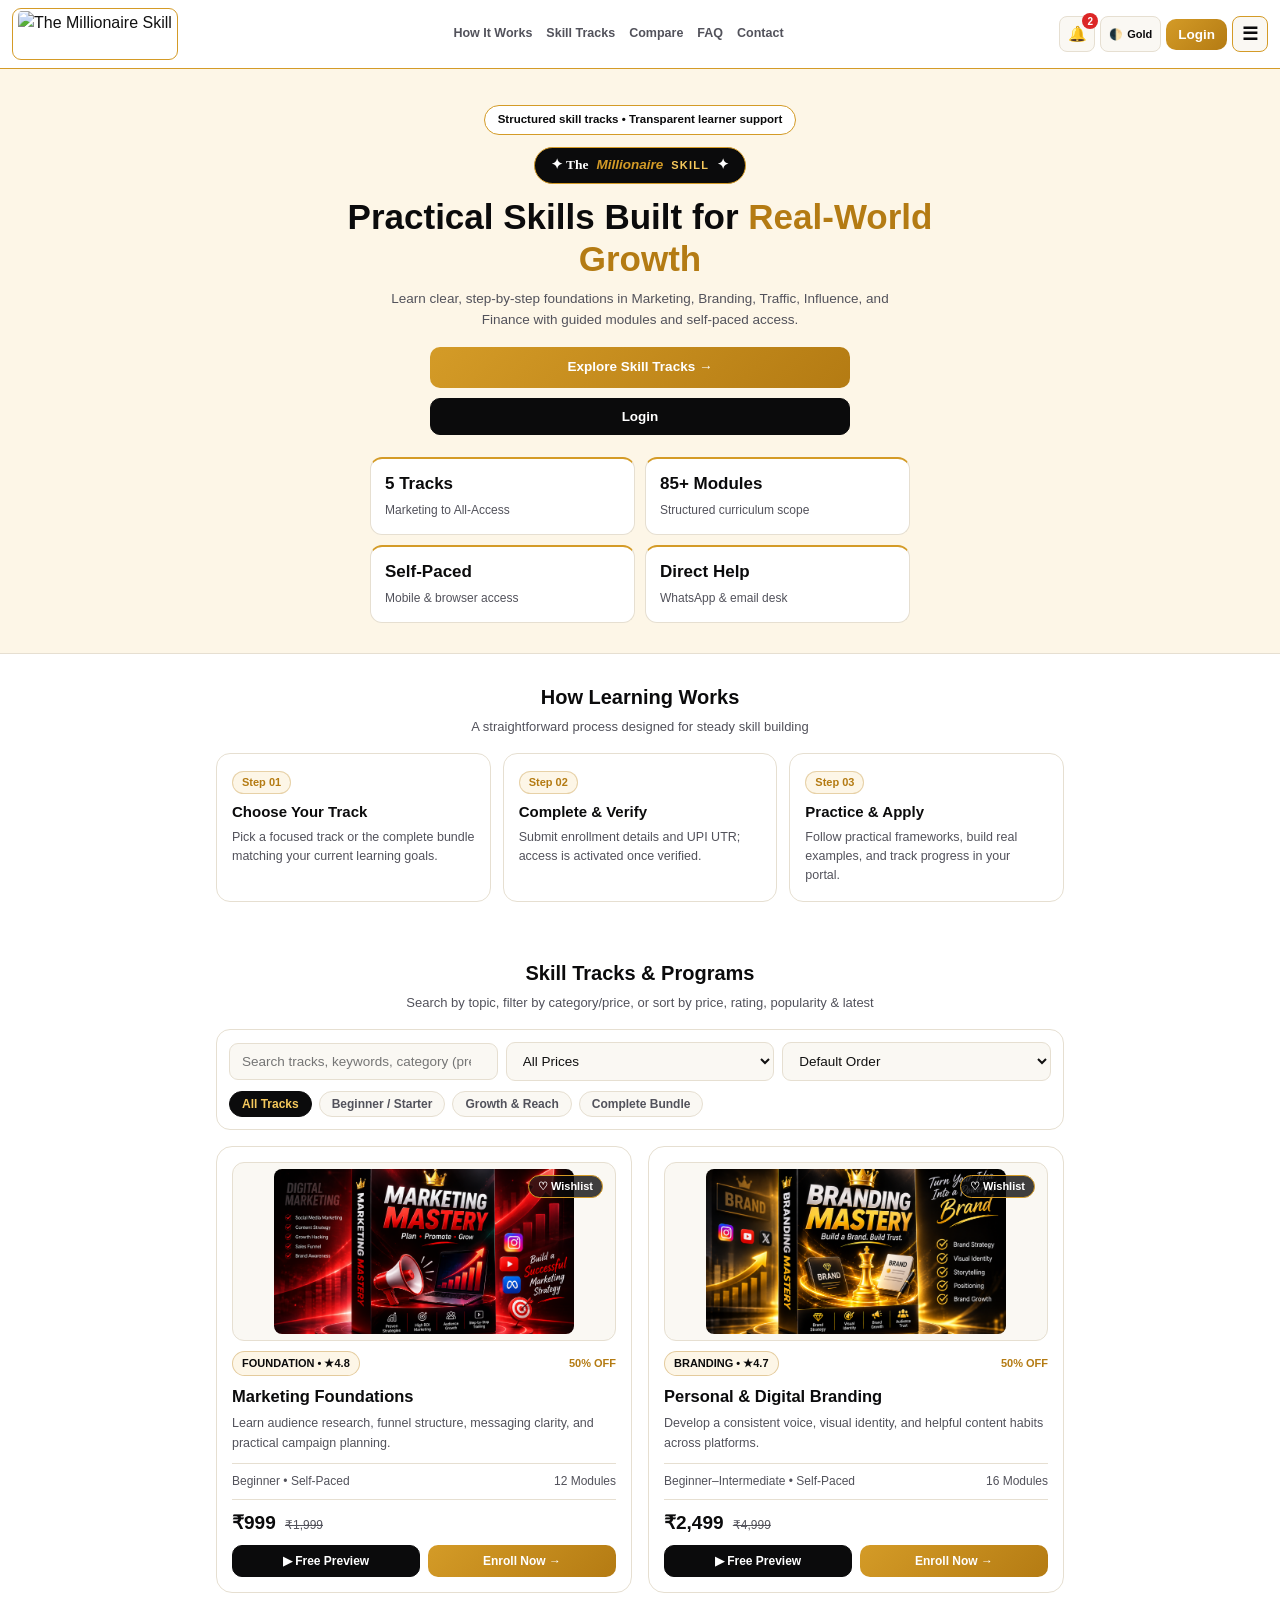
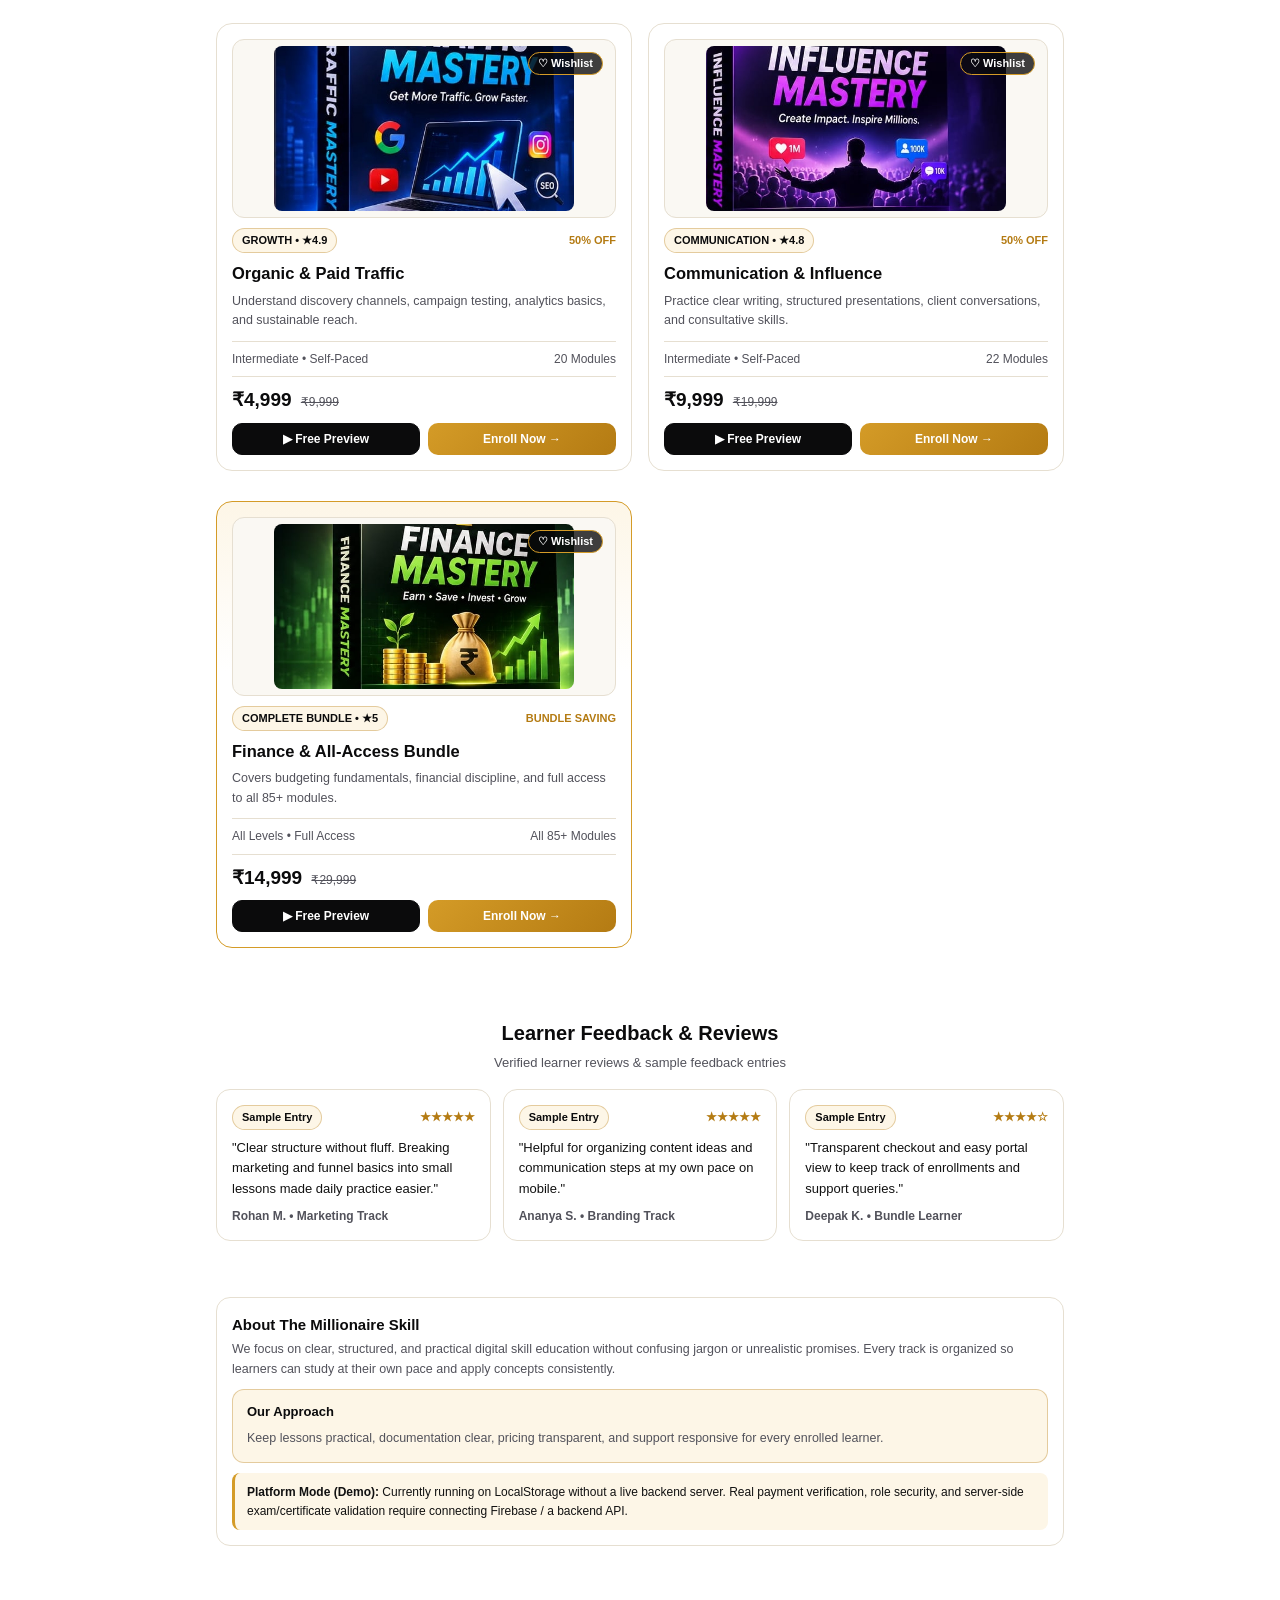
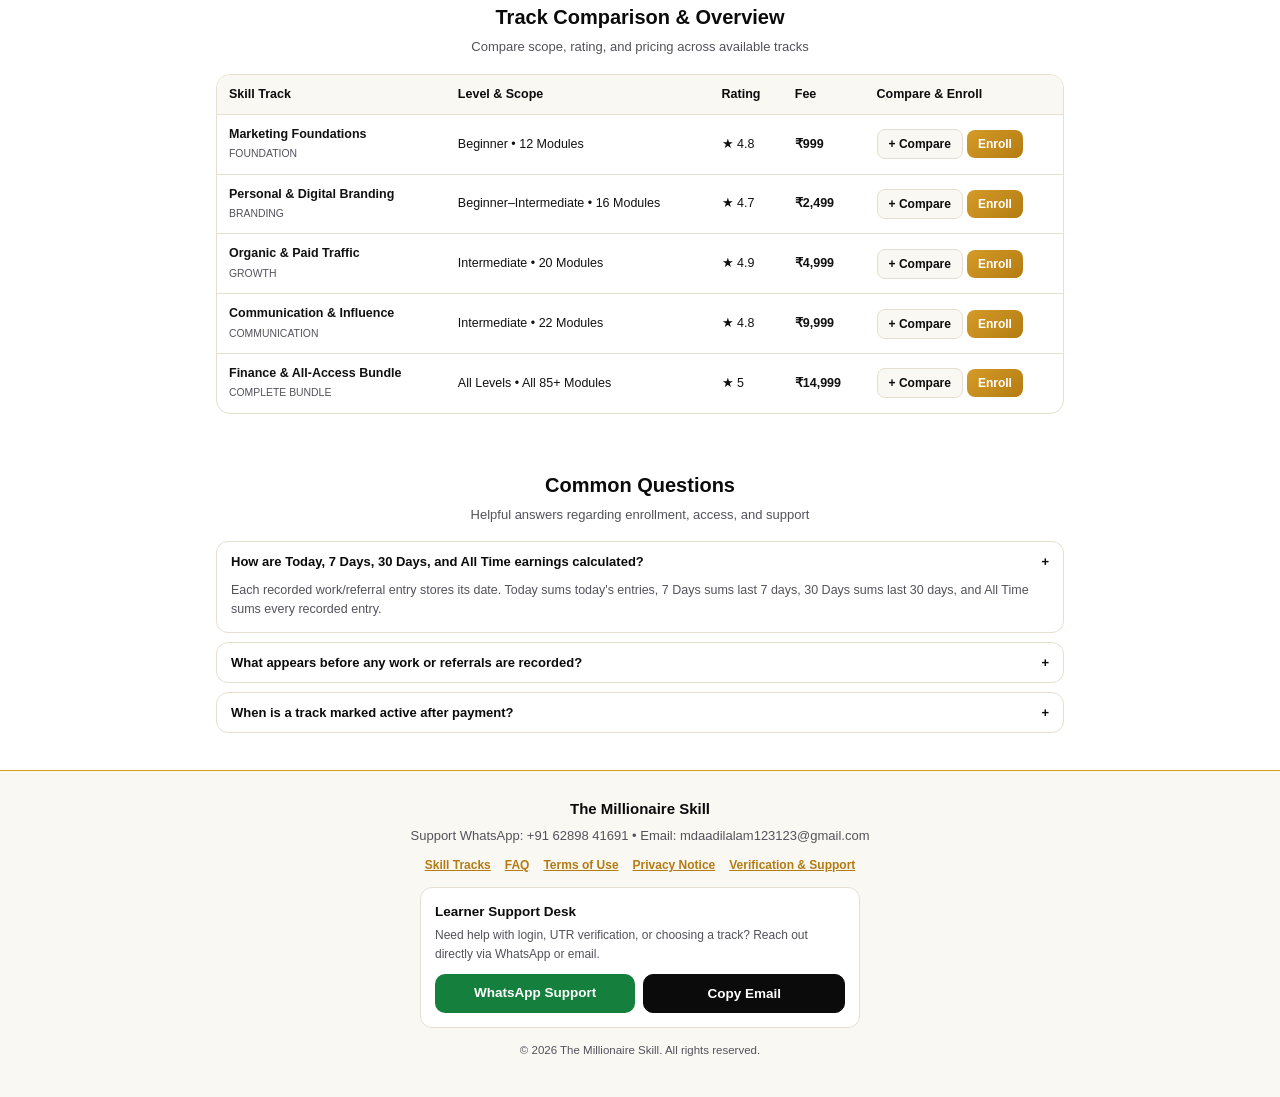
==== commit d7bf75e6: "Update index.html" ====
--- a/index.html
+++ b/index.html
@@ -33,7 +33,7 @@
 .hdr{position:sticky;top:0;z-index:90;background:var(--surf);padding:8px 12px;border-bottom:1.5px solid var(--gold-br);display:flex;justify-content:space-between;align-items:center;gap:8px;min-height:62px}
 .brand-wrap{display:flex;align-items:center;gap:8px;flex-shrink:0;min-width:0}
 .brand-banner{height:48px;width:auto;max-width:215px;object-fit:contain;border-radius:9px;display:block;background:#fff;padding:2px 5px;border:1.5px solid var(--gold-br)}
-.brand-banner.sm{height:34px;max-width:155px}
+.brand-banner.wide-sm{height:46px;width:220px;max-width:100%;object-fit:contain;background:#fff;padding:2px 4px;border:1px solid var(--gold-br);border-radius:8px}
 .brand-styled{display:flex;flex-direction:column;line-height:1.1;min-width:0}
 .brand-styled b{font-family:Georgia,'Times New Roman',serif;font-size:13.5px;font-weight:700;color:var(--ink);white-space:nowrap}
 .brand-styled b .m-word{font-style:italic;font-weight:900;color:var(--gold);padding:0 1px}
@@ -147,60 +147,58 @@
 .auth-photo-placeholder span{font-size:11.5px;color:#e4e4e7}
 .auth-box{width:100%;max-width:420px;background:var(--surf);border:1.5px solid var(--gold-br);border-radius:16px;padding:20px 18px;box-shadow:var(--shadow)}
 
-/* Reference-styled Dashboard (#dashView) */
-#dashView{display:none;min-height:100vh;background:#f3f4f6;color:#111827;padding-bottom:44px}
+/* Golden Theme Dashboard (#dashView) */
+#dashView{display:none;min-height:100vh;background:var(--bg);color:var(--txt);padding-bottom:44px}
 #dashView.active{display:block}
 .d-wrap{max-width:560px;margin:auto;padding:12px 14px}
-.d-top{display:flex;justify-content:space-between;align-items:center;gap:8px;flex-wrap:wrap;margin-bottom:10px;background:#fff;border:1px solid #e5e7eb;border-radius:12px;padding:8px 10px}
-.chip{background:#fff;color:#111827;border:1px solid #d1d5db;border-radius:99px;padding:6px 12px;font-size:12px;font-weight:700}
-.chip.blue{background:#2563eb;color:#fff;border-color:#2563eb}.chip.red{background:#fef2f2;color:#b91c1c;border-color:#fecaca}.chip.ok{background:#f0fdf4;color:#15803d;border-color:#bbf7d0}
-
-.wa-banner{background:linear-gradient(90deg,#1d4ed8,#2563eb);color:#fff;border-radius:14px;padding:14px 16px;display:flex;align-items:center;gap:12px;margin-bottom:12px;box-shadow:0 4px 14px rgba(37,99,235,.22)}
-.wa-ico{width:38px;height:38px;border-radius:50%;background:rgba(255,255,255,.22);display:flex;align-items:center;justify-content:center;font-size:18px;flex-shrink:0}
-.wa-join-btn{display:inline-flex;align-items:center;gap:6px;margin-top:8px;background:#fff;color:#1e3a8a;border:0;border-radius:8px;padding:6px 12px;font-size:12px;font-weight:800}
-
-.prof-hero-card{background:#fff;border-radius:14px;padding:16px;border:1px solid #e5e7eb;margin-bottom:12px;box-shadow:0 2px 8px rgba(0,0,0,.04)}
+.d-top{display:flex;justify-content:flex-start;align-items:center;margin-bottom:12px}
+.menu-only-btn{background:var(--surf);color:var(--ink);border:1.5px solid var(--gold-br);border-radius:10px;padding:8px 14px;font-size:13px;font-weight:700;display:inline-flex;align-items:center;gap:6px;box-shadow:var(--shadow)}
+.chip{background:var(--card);color:var(--ink);border:1px solid var(--bdr);border-radius:99px;padding:5px 11px;font-size:11.5px;font-weight:700}
+.chip.gold-chip{background:linear-gradient(135deg,#d49b27,#b47b13);color:#fff;border-color:#b47b13}.chip.red{background:#fef2f2;color:#b91c1c;border-color:#fecaca}.chip.ok{background:#f0fdf4;color:#15803d;border-color:#bbf7d0}
+
+.prof-hero-card{background:var(--surf);border-radius:14px;padding:16px;border:1.5px solid var(--gold-br);margin-bottom:12px;box-shadow:var(--shadow)}
 .prof-hero-main{display:flex;align-items:center;gap:14px}
-.av{width:64px;height:64px;border-radius:50%;background:#1d4ed8;color:#fff;border:2px solid #93c5fd;display:flex;align-items:center;justify-content:center;font-size:22px;font-weight:800;overflow:hidden;flex-shrink:0}
+.av{width:64px;height:64px;border-radius:50%;background:linear-gradient(135deg,#d49b27,#9a670c);color:#fff;border:2px solid var(--gold-br);display:flex;align-items:center;justify-content:center;font-size:22px;font-weight:800;overflow:hidden;flex-shrink:0}
 .av img{width:100%;height:100%;object-fit:cover}
-.m-btn-sm{background:#eff6ff;color:#1d4ed8;border:1px solid #bfdbfe;border-radius:8px;padding:6px 10px;font-size:11.5px;font-weight:700}
-
-.sub-tabs{display:flex;gap:7px;overflow-x:auto;padding-bottom:6px;margin-bottom:12px}
-.s-tab{background:#fff;color:#374151;border:1px solid #d1d5db;border-radius:10px;padding:8px 12px;font-size:12px;font-weight:700;white-space:nowrap}
-.s-tab.active{background:#2563eb;color:#fff;border-color:#2563eb}
+.m-btn-sm{background:var(--gold-soft);color:var(--ink);border:1px solid var(--gold-br);border-radius:8px;padding:6px 10px;font-size:11.5px;font-weight:700}
+
 .d-pane{display:none;animation:popIn .18s ease}.d-pane.active{display:block}
 
+/* Separate Golden Earnings Cards */
 .e-grid{display:grid;grid-template-columns:1fr 1fr;gap:10px;margin-bottom:12px}
-.e-card{background:linear-gradient(135deg,#2563eb,#1d4ed8);color:#fff;border:1px solid #1d4ed8;border-radius:14px;padding:14px;min-height:94px;display:flex;flex-direction:column;justify-content:space-between;box-shadow:0 4px 12px rgba(37,99,235,.18)}
-.e-card.full{grid-column:1/-1;min-height:82px}
-.e-card small{color:rgba(255,255,255,.88);font-size:12px;font-weight:600;display:block;margin-top:4px}.e-card b{font-size:20px;font-weight:900;display:block;margin-top:2px;color:#fff}
-
-.w-box{background:#fff;border-radius:14px;padding:14px 16px;border:1px solid #e5e7eb;margin-bottom:12px}
-.w-btn{display:inline-flex;align-items:center;gap:6px;margin-top:10px;background:#fff;color:#111827;border:1px solid #d1d5db;border-radius:10px;padding:7px 13px;font-size:12.5px;font-weight:700}
-.w-box h3{font-size:15px;color:#111827;margin-bottom:6px}.w-box .lbl{color:#374151}.w-box .inp{background:#f9fafb;color:#111827;border:1px solid #d1d5db}
-.empty-st{text-align:center;padding:16px 10px;color:#6b7280;font-size:13px;font-weight:600;background:#f9fafb;border:1px dashed #d1d5db;border-radius:12px}
-.bars{height:130px;border-radius:12px;background:#f9fafb;border:1px solid #e5e7eb;padding:10px;display:flex;align-items:flex-end;justify-content:space-between;gap:6px;margin-top:10px}
+.e-card{background:var(--surf);color:var(--ink);border:1.5px solid var(--gold-br);border-top:4px solid var(--gold-br);border-radius:14px;padding:14px;min-height:94px;display:flex;flex-direction:column;justify-content:space-between;box-shadow:var(--shadow)}
+.e-card.full{grid-column:1/-1;min-height:82px;background:linear-gradient(135deg,#251b08,#0b0b0c);color:#fff;border-color:var(--gold-br)}
+.e-card.full small{color:#f5c85c}.e-card.full b{color:#fff}
+.e-card small{color:var(--mut);font-size:12px;font-weight:700;display:block;margin-top:4px}.e-card b{font-size:20px;font-weight:900;display:block;margin-top:2px;color:var(--gold)}
+
+.w-box{background:var(--surf);border-radius:14px;padding:14px 16px;border:1px solid var(--bdr);margin-bottom:12px;box-shadow:var(--shadow)}
+.w-btn{display:inline-flex;align-items:center;gap:6px;margin-top:10px;background:var(--card);color:var(--ink);border:1px solid var(--gold-br);border-radius:10px;padding:7px 13px;font-size:12.5px;font-weight:700}
+.w-box h3{font-size:15px;color:var(--ink);margin-bottom:6px}
+.empty-st{text-align:center;padding:16px 10px;color:var(--mut);font-size:13px;font-weight:600;background:var(--card);border:1px dashed var(--bdr);border-radius:12px}
+.bars{height:130px;border-radius:12px;background:var(--card);border:1px solid var(--bdr);padding:10px;display:flex;align-items:flex-end;justify-content:space-between;gap:6px;margin-top:10px}
 .b-col{flex:1;height:100%;display:flex;flex-direction:column;justify-content:flex-end;align-items:center;gap:4px;cursor:pointer}
-.b-fill{width:100%;max-width:24px;border-radius:6px 6px 2px 2px;background:linear-gradient(180deg,#3b82f6,#1d4ed8);min-height:6px}
-.b-col span{font-size:10px;color:#6b7280;font-weight:600}
-.c-tip{background:#f9fafb;border:1px solid #e5e7eb;border-radius:10px;padding:8px 12px;margin-top:8px;font-size:12px;color:#111827;display:flex;justify-content:space-between;gap:12px;flex-wrap:wrap}
-.t-row{display:flex;align-items:center;justify-content:space-between;gap:10px;padding:9px 0;border-bottom:1px solid #f3f4f6;flex-wrap:wrap}.t-row:last-child{border-bottom:none}
-.t-av{width:36px;height:36px;border-radius:50%;background:#2563eb;color:#fff;display:flex;align-items:center;justify-content:center;font-weight:700;font-size:13px;flex-shrink:0}
-.prog-track{width:100%;height:8px;background:#e5e7eb;border-radius:99px;overflow:hidden;margin-top:6px}
-.prog-fill{height:100%;background:linear-gradient(90deg,#2563eb,#16a34a);border-radius:99px}
-.badge-chip{display:inline-flex;align-items:center;gap:4px;background:#eff6ff;border:1px solid #bfdbfe;color:#1e3a8a;border-radius:99px;padding:4px 10px;font-size:11.5px;font-weight:700;margin:3px 4px 0 0}
-.pg-bar{display:flex;justify-content:space-between;align-items:center;gap:8px;flex-wrap:wrap;margin-top:12px;padding-top:10px;border-top:1px solid #e5e7eb;font-size:12px;color:#6b7280}
-.pg-btn{min-width:30px;height:30px;padding:0 8px;border-radius:8px;border:1px solid #d1d5db;background:#fff;color:#111827;font-weight:700}
-.pg-btn.active{background:#2563eb;color:#fff;border-color:#2563eb}.pg-btn:disabled{opacity:.4}
-
-.side-backdrop{display:none;position:fixed;inset:0;background:rgba(15,23,42,.45);z-index:150}.side-backdrop.open{display:block}
-.side-menu{position:fixed;top:0;left:-290px;width:280px;height:100vh;background:#fff;color:#111827;z-index:160;padding:16px 14px;overflow-y:auto;box-shadow:6px 0 24px rgba(0,0,0,.18);transition:left .18s ease;display:flex;flex-direction:column;justify-content:space-between;border-right:1px solid #e5e7eb}
+.b-fill{width:100%;max-width:24px;border-radius:6px 6px 2px 2px;background:linear-gradient(180deg,#eab308,#b47b13);min-height:5px}
+.b-col span{font-size:10px;color:var(--mut);font-weight:600}
+.c-tip{background:var(--gold-soft);border:1px solid rgba(180,123,19,.35);border-radius:10px;padding:8px 12px;margin-top:8px;font-size:12px;color:var(--ink);display:flex;justify-content:space-between;gap:12px;flex-wrap:wrap}
+.t-row{display:flex;align-items:center;justify-content:space-between;gap:10px;padding:9px 0;border-bottom:1px solid var(--bdr);flex-wrap:wrap}.t-row:last-child{border-bottom:none}
+.t-av{width:36px;height:36px;border-radius:50%;background:linear-gradient(135deg,#d49b27,#9a670c);color:#fff;display:flex;align-items:center;justify-content:center;font-weight:700;font-size:13px;overflow:hidden;flex-shrink:0}
+.t-av img{width:100%;height:100%;object-fit:cover}
+.prog-track{width:100%;height:8px;background:var(--bdr);border-radius:99px;overflow:hidden;margin-top:6px}
+.prog-fill{height:100%;background:linear-gradient(90deg,#d49b27,#16a34a);border-radius:99px}
+.badge-chip{display:inline-flex;align-items:center;gap:4px;background:var(--gold-soft);border:1px solid var(--gold-br);color:var(--ink);border-radius:99px;padding:4px 10px;font-size:11.5px;font-weight:700;margin:3px 4px 0 0}
+.pg-bar{display:flex;justify-content:space-between;align-items:center;gap:8px;flex-wrap:wrap;margin-top:12px;padding-top:10px;border-top:1px solid var(--bdr);font-size:12px;color:var(--mut)}
+.pg-btn{min-width:30px;height:30px;padding:0 8px;border-radius:8px;border:1px solid var(--bdr);background:var(--card);color:var(--ink);font-weight:700}
+.pg-btn.active{background:linear-gradient(135deg,#d49b27,#b47b13);color:#fff;border-color:#b47b13}.pg-btn:disabled{opacity:.4}
+
+.side-backdrop{display:none;position:fixed;inset:0;background:rgba(11,11,12,.52);z-index:150}.side-backdrop.open{display:block}
+.side-menu{position:fixed;top:0;left:-295px;width:285px;height:100vh;background:var(--surf);color:var(--ink);z-index:160;padding:16px 14px;overflow-y:auto;box-shadow:6px 0 24px rgba(0,0,0,.22);transition:left .18s ease;display:flex;flex-direction:column;justify-content:space-between;border-right:1.5px solid var(--gold-br)}
 .side-menu.open{left:0}
-.sm-head{display:flex;justify-content:space-between;align-items:center;padding-bottom:10px;border-bottom:1px solid #e5e7eb;margin-bottom:8px}
-.sm-lbl{font-size:11px;font-weight:800;color:#6b7280;margin-bottom:6px;text-transform:uppercase}
-.sm-item{width:100%;background:none;border:0;text-align:left;padding:9px 10px;border-radius:9px;font-size:13px;font-weight:600;color:#1f2937;display:flex;align-items:center;gap:8px;margin-bottom:2px}
-.sm-item:hover,.sm-item.active{background:#eff6ff;color:#1d4ed8;font-weight:700}
-.sm-foot{border-top:1px solid #e5e7eb;padding-top:10px;margin-top:12px;display:flex;align-items:center;gap:10px}
+.sm-head{display:flex;justify-content:space-between;align-items:center;padding-bottom:10px;border-bottom:1px solid var(--bdr);margin-bottom:8px;gap:6px}
+.sm-lbl{font-size:11px;font-weight:800;color:var(--mut);margin-bottom:6px;text-transform:uppercase;letter-spacing:.6px}
+.sm-item{width:100%;background:none;border:0;text-align:left;padding:9px 10px;border-radius:9px;font-size:13px;font-weight:600;color:var(--txt);display:flex;align-items:center;gap:10px;margin-bottom:2px}
+.sm-item svg{width:16px;height:16px;flex-shrink:0;stroke:currentColor;fill:none;stroke-width:1.85;stroke-linecap:round;stroke-linejoin:round}
+.sm-item:hover,.sm-item.active{background:var(--gold-soft);color:var(--gold);font-weight:700}
+.sm-foot{border-top:1px solid var(--bdr);padding-top:10px;margin-top:12px;display:flex;align-items:center;gap:10px}
 
 .modal{display:none;position:fixed;inset:0;background:rgba(11,11,12,.68);z-index:220;overflow-y:auto;padding:20px 14px}
 .modal.open{display:flex;align-items:flex-start;justify-content:center}
@@ -409,7 +407,7 @@
   <div class="auth-box">
     <div id="loginBox">
       <h2 style="font-size:18px;margin-bottom:4px">Login</h2>
-      <div class="note selectable">Demo Student: <b>student1@tms.com</b> / <b>pass1</b> • Admin: <b>admin@tms.com</b> / <b>admin123</b><br><small>Note: Client-side login is for local demo only; connect Firebase Auth for production security.</small></div>
+      <div class="note selectable">Demo Student: <b>moassaransari@gmail.com</b> / <b>pass1</b> • Admin: <b>admin@tms.com</b> / <b>admin123</b><br><small>Note: Client-side login is for local demo only; connect Firebase Auth for production security.</small></div>
       <label class="lbl">Email Address</label><input id="lEmail" class="inp" type="email" placeholder="name@example.com">
       <label class="lbl">Password</label><input id="lPass" class="inp" type="password" placeholder="Enter password">
       <button type="button" class="btn gold" onclick="login()">Login →</button>
@@ -436,116 +434,52 @@
   <aside class="side-menu" id="sideMenu">
     <div>
       <div class="sm-head">
-        <div class="brand-wrap">
-          <img id="sideLogoImg" class="brand-banner sm" src="https://raw.githubusercontent.com/vedantsahu1496/The-skills/refs/heads/main/SAVE_20261121_150015.jpg" alt="The Millionaire Skill" decoding="sync">
-          <b style="font-family:Georgia,'Times New Roman',serif;font-style:italic;font-size:12.5px;color:#111827">The Millionaire Skill</b>
-        </div>
+        <img id="sideLogoImg" class="brand-banner wide-sm" src="https://raw.githubusercontent.com/vedantsahu1496/The-skills/refs/heads/main/SAVE_20261121_150015.jpg" alt="The Millionaire Skill" decoding="sync">
         <button type="button" class="m-btn-sm" onclick="toggleSide(false)">✕</button>
       </div>
-      <div class="sm-lbl">Left Navigation Menu</div>
-      <button type="button" class="sm-item active" data-m="earnings" onclick="onSideNav('earnings')">📊 Dashboard</button>
-      <button type="button" class="sm-item" data-m="team" onclick="onSideNav('team')">👥 My Team</button>
-      <button type="button" class="sm-item" data-m="affiliate" onclick="onSideNav('affiliate')">🔗 Affiliate Links</button>
-      <button type="button" class="sm-item" data-m="buy" onclick="onSideNav('buy')">⬆️ Upgrade Course</button>
-      <button type="button" class="sm-item" data-m="leaderboard" onclick="onSideNav('leaderboard')">🏆 Leaderboard</button>
-      <button type="button" class="sm-item" data-m="trainings" onclick="onSideNav('trainings')">🎓 Training</button>
-      <button type="button" class="sm-item" data-m="courses" onclick="onSideNav('courses')">📚 My Course</button>
-      <button type="button" class="sm-item" data-m="vip" onclick="onSideNav('vip')">👑 VIP Access</button>
-      <button type="button" class="sm-item" data-m="community" onclick="onSideNav('community')">💬 Community Link</button>
-      <button type="button" class="sm-item" data-m="qualification" onclick="onSideNav('qualification')">✅ Qualification</button>
-      <button type="button" class="sm-item" data-m="wishlist" onclick="onSideNav('wishlist')">♡ Wishlist</button>
-      <button type="button" class="sm-item" data-m="payments" onclick="onSideNav('payments')">💳 Orders &amp; Pay</button>
-      <button type="button" class="sm-item" data-m="quizcert" onclick="onSideNav('quizcert')">📝 Quiz &amp; Cert</button>
-      <button type="button" class="sm-item" data-m="support" onclick="onSideNav('support')">🛟 Support</button>
-      <button type="button" class="sm-item" data-m="profile" onclick="onSideNav('profile')">⚙️ Account</button>
-      <button type="button" class="sm-item" id="adminMenuBtn" style="display:none;color:#b47b13" data-m="adminpanel" onclick="onSideNav('adminpanel')">🛠️ Admin Panel (Demo)</button>
+      <div class="sm-lbl">Navigation</div>
+      <button type="button" class="sm-item active" data-m="earnings" onclick="onSideNav('earnings')"><svg viewBox="0 0 24 24"><path d="M3 10.5L12 3l9 7.5V20a1 1 0 0 1-1 1h-5v-6H9v6H4a1 1 0 0 1-1-1v-9.5z"/></svg><span>Dashboard</span></button>
+      <button type="button" class="sm-item" data-m="team" onclick="onSideNav('team')"><svg viewBox="0 0 24 24"><path d="M16 21v-2a4 4 0 0 0-4-4H6a4 4 0 0 0-4 4v2"/><circle cx="9" cy="7" r="4"/><path d="M22 21v-2a4 4 0 0 0-3-3.87"/><path d="M16 3.13a4 4 0 0 1 0 7.75"/></svg><span>My Team</span></button>
+      <button type="button" class="sm-item" data-m="affiliate" onclick="onSideNav('affiliate')"><svg viewBox="0 0 24 24"><path d="M10 13a5 5 0 0 0 7.54.54l3-3a5 5 0 0 0-7.07-7.07l-1.72 1.71"/><path d="M14 11a5 5 0 0 0-7.54-.54l-3 3a5 5 0 0 0 7.07 7.07l1.71-1.71"/></svg><span>Affiliate Links</span></button>
+      <button type="button" class="sm-item" data-m="buy" onclick="onSideNav('buy')"><svg viewBox="0 0 24 24"><path d="M7 17L17 7"/><path d="M8 7h9v9"/></svg><span>Upgrade Course</span></button>
+      <button type="button" class="sm-item" data-m="leaderboard" onclick="onSideNav('leaderboard')"><svg viewBox="0 0 24 24"><path d="M6 9H4a2 2 0 0 1-2-2V5h4"/><path d="M18 9h2a2 2 0 0 0 2-2V5h-4"/><path d="M4 22h16"/><path d="M10 14.66V17c0 .55-.47.98-.97 1.21C7.85 18.75 7 20.24 7 22"/><path d="M14 14.66V17c0 .55.47.98.97 1.21C16.15 18.75 17 20.24 17 22"/><path d="M18 2H6v7a6 6 0 0 0 12 0V2Z"/></svg><span>Leaderboard</span></button>
+      <button type="button" class="sm-item" data-m="trainings" onclick="onSideNav('trainings')"><svg viewBox="0 0 24 24"><path d="M13 2L3 14h9l-1 8 10-12h-9l1-8z"/></svg><span>Trainings</span></button>
+      <button type="button" class="sm-item" data-m="courses" onclick="onSideNav('courses')"><svg viewBox="0 0 24 24"><rect x="3" y="4" width="18" height="16" rx="2"/><path d="M8 9h8"/><path d="M8 13h5"/></svg><span>My Courses</span></button>
+      <button type="button" class="sm-item" data-m="vip" onclick="onSideNav('vip')"><svg viewBox="0 0 24 24"><polygon points="12 2 15.09 8.26 22 9.27 17 14.14 18.18 21.02 12 17.77 5.82 21.02 7 14.14 2 9.27 8.91 8.26 12 2"/></svg><span>VIP Access</span></button>
+      <button type="button" class="sm-item" data-m="community" onclick="onSideNav('community')"><svg viewBox="0 0 24 24"><circle cx="12" cy="12" r="10"/><path d="M2 12h20"/><path d="M12 2a15.3 15.3 0 0 1 4 10 15.3 15.3 0 0 1-4 10 15.3 15.3 0 0 1-4-10 15.3 15.3 0 0 1 4-10z"/></svg><span>Community Links</span></button>
+      <button type="button" class="sm-item" data-m="qualification" onclick="onSideNav('qualification')"><svg viewBox="0 0 24 24"><circle cx="12" cy="8" r="6"/><path d="M15.477 12.89 17 22l-5-3-5 3 1.523-9.11"/></svg><span>Qualification</span></button>
     </div>
     <div class="sm-foot" id="smFoot"></div>
   </aside>
 
   <div class="d-wrap">
     <div class="d-top">
-      <div style="display:flex;gap:6px;align-items:center">
-        <button type="button" class="chip blue" onclick="toggleSide(true)">☰ Menu</button>
-        <button type="button" class="chip" onclick="confirmBackToSite()">← Site</button>
-      </div>
-      <div style="display:flex;gap:6px;align-items:center;flex-wrap:wrap">
-        <button type="button" class="chip" id="refreshBtn" onclick="refreshDash()">↻</button>
-        <span class="chip selectable" id="dIdBadge">ID: --</span>
-        <button type="button" class="chip red" onclick="confirmLogout()">Logout</button>
-      </div>
-    </div>
-    <div id="syncNote" style="font-size:11.5px;color:#6b7280;margin-bottom:8px"></div>
-
-    <div class="wa-banner">
-      <div class="wa-ico">💬</div>
-      <div style="flex:1">
-        <b style="font-size:14.5px;display:block">Join Our WhatsApp Channel</b>
-        <span style="font-size:12px;opacity:.92">Stay updated with the latest announcements, offers, and updates.</span><br>
-        <a class="wa-join-btn" href="https://whatsapp.com/channel/0029Vb7863B6mYPIh021dN1b" target="_blank" rel="noopener noreferrer">💬 Join Now</a>
-      </div>
+      <button type="button" class="menu-only-btn" onclick="toggleSide(true)">☰ Menu</button>
     </div>
 
     <div class="prof-hero-card">
       <div class="prof-hero-main">
-        <div class="av" id="dAv"></div>
+        <div class="av" id="dAv" onclick="openPhotoModal()" title="Change Photo" style="cursor:pointer"></div>
         <div style="flex:1;min-width:0">
-          <div style="font-size:19px;font-weight:900;color:#111827;line-height:1.2"><span id="dName">AAADIL</span> <span style="color:#2563eb;font-size:13.5px" id="dTag">{GOD-FIRE 🔥}</span></div>
-          <div style="font-size:13.5px;color:#6b7280;font-weight:600;margin-top:3px" id="dPkg">Finance Mastery</div>
-          <div style="margin-top:5px" id="streakBadges"></div>
-        </div>
-        <div style="display:flex;flex-direction:column;gap:5px">
-          <button type="button" class="m-btn-sm" onclick="toggleQuickName()">Edit Name</button>
-          <button type="button" class="m-btn-sm" onclick="openPhotoModal()">Edit Photo</button>
-        </div>
-      </div>
-      <div id="qNameBox" style="display:none;width:100%;margin-top:10px;padding-top:10px;border-top:1px solid #e5e7eb">
-        <div style="display:flex;gap:8px">
-          <input id="qNameInp" class="inp" style="margin:0;background:#f9fafb;color:#111827;border-color:#d1d5db" placeholder="Display name">
-          <button type="button" class="btn gold" style="width:auto;margin:0;padding:0 14px" onclick="saveQuickName()">Save</button>
-        </div>
-        <div id="qNameMsg" class="msg"></div>
-      </div>
-    </div>
-
-    <div class="sub-tabs">
-      <button type="button" class="s-tab active" data-d="earnings" onclick="setDTab('earnings')">Dashboard</button>
-      <button type="button" class="s-tab" data-d="team" onclick="setDTab('team')">My Team</button>
-      <button type="button" class="s-tab" data-d="affiliate" onclick="setDTab('affiliate')">Affiliate Links</button>
-      <button type="button" class="s-tab" data-d="buy" onclick="setDTab('buy')">Upgrade Course</button>
-      <button type="button" class="s-tab" data-d="leaderboard" onclick="setDTab('leaderboard')">Leaderboard</button>
-      <button type="button" class="s-tab" data-d="trainings" onclick="setDTab('trainings')">Training</button>
-      <button type="button" class="s-tab" data-d="courses" onclick="setDTab('courses')">My Course</button>
-      <button type="button" class="s-tab" data-d="vip" onclick="setDTab('vip')">VIP Access</button>
-      <button type="button" class="s-tab" data-d="community" onclick="setDTab('community')">Community Link</button>
-      <button type="button" class="s-tab" data-d="qualification" onclick="setDTab('qualification')">Qualification</button>
-      <button type="button" class="s-tab" data-d="wishlist" onclick="setDTab('wishlist')">Wishlist</button>
-      <button type="button" class="s-tab" data-d="payments" onclick="setDTab('payments')">Orders &amp; Pay</button>
-      <button type="button" class="s-tab" data-d="quizcert" onclick="setDTab('quizcert')">Quiz &amp; Cert</button>
-      <button type="button" class="s-tab" data-d="support" onclick="setDTab('support')">Support</button>
-      <button type="button" class="s-tab" data-d="profile" onclick="setDTab('profile')">Account</button>
+          <div style="font-size:19px;font-weight:900;color:var(--ink);line-height:1.2"><span id="dName">AAADIL</span> <span style="color:var(--gold);font-size:13.5px" id="dTag">{GOD-FIRE 🔥}</span></div>
+          <div style="font-size:13.5px;color:var(--mut);font-weight:600;margin-top:3px" id="dPkg">Nothing</div>
+        </div>
+      </div>
     </div>
 
     <div id="dp-earnings" class="d-pane active">
       <div class="e-grid">
-        <div class="e-card"><div>🏅</div><small>Today's Earning</small><b id="eToday">₹0</b></div>
-        <div class="e-card"><div>🚀</div><small>7 Days Earnings</small><b id="e7d">₹200</b></div>
-        <div class="e-card"><div>🏆</div><small>30 Days Earnings</small><b id="e30d">₹300</b></div>
-        <div class="e-card"><div>🕒</div><small>All Time Earnings</small><b id="eAll">₹49,550</b></div>
-        <div class="e-card full"><div style="display:flex;justify-content:space-between;align-items:center"><div><small style="margin:0">Industrial Income</small><b id="eInd">₹49,550</b></div><span style="font-size:24px">🎁</span></div></div>
-        <div class="e-card full"><div style="display:flex;justify-content:space-between;align-items:center"><div><small style="margin:0">Wallet Balance &amp; Daily Streak</small><b id="eWal">₹600 • 3d Streak</b></div><span style="font-size:20px">🔥</span></div></div>
-      </div>
-      <div class="w-box">
-        <h3>Learning Streak &amp; Achievement Badges</h3>
-        <p id="streakDesc" style="font-size:12px;color:#6b7280">Log study activity or watch a lesson to build your daily learning streak.</p>
-        <div id="badgeShelf" style="margin-top:8px"></div>
-        <button type="button" class="w-btn" onclick="recordDailyStudy()">🔥 Check-in Today's Study</button>
+        <div class="e-card"><div><span class="chip gold-chip">TODAY</span></div><small>Today's Earning</small><b id="eToday">₹0</b></div>
+        <div class="e-card"><div><span class="chip gold-chip">7 DAYS</span></div><small>7 Days Earnings</small><b id="e7d">₹0</b></div>
+        <div class="e-card"><div><span class="chip gold-chip">30 DAYS</span></div><small>30 Days Earnings</small><b id="e30d">₹0</b></div>
+        <div class="e-card"><div><span class="chip gold-chip">ALL TIME</span></div><small>All Time Earnings</small><b id="eAll">₹0</b></div>
+        <div class="e-card full"><div style="display:flex;justify-content:space-between;align-items:center"><div><small style="margin:0">Industrial Income</small><b id="eInd">₹0</b></div><span class="chip gold-chip">REAL-TIME</span></div></div>
       </div>
       <div class="w-box">
         <h3>Activity &amp; Referral Trend</h3>
-        <p style="font-size:12px;color:#6b7280">Tap or hover a day to inspect recorded values</p>
+        <p style="font-size:12px;color:var(--mut)">Updates automatically as real work &amp; referrals are recorded</p>
         <div class="bars" id="chartBars"></div>
-        <div class="c-tip" id="chartTip"><b>Nov 19</b><span>Referrals: <b>1</b></span><span>Value: <b>₹100</b></span></div>
+        <div class="c-tip" id="chartTip"><b>Today</b><span>Referrals: <b>0</b></span><span>Earned: <b>₹0</b></span></div>
       </div>
       <div class="w-box">
         <h3>Recent Team Members</h3>
@@ -557,71 +491,15 @@
     <div id="dp-courses" class="d-pane">
       <div class="w-box">
         <div class="row-sp" style="margin-bottom:10px;flex-wrap:wrap">
-          <h3 style="margin:0">My Course, Purchased &amp; Learning Progress</h3>
+          <h3 style="margin:0">My Courses &amp; Learning Progress</h3>
           <select id="ordFilter" class="inp" style="width:auto;margin:0;padding:6px 10px;font-size:12px" onchange="if(curUser())renderDash(curUser())">
             <option value="all">All Status</option><option value="Active">Active (Unlocked)</option><option value="Pending Verification">Pending Verification</option>
           </select>
         </div>
         <div id="myCoursesProgress"></div>
-        <hr style="border:0;border-top:1px solid #e5e7eb;margin:14px 0">
+        <hr style="border:0;border-top:1px solid var(--bdr);margin:14px 0">
         <h3>Enrollment Orders</h3>
         <div id="myOrders"></div>
-      </div>
-    </div>
-
-    <div id="dp-wishlist" class="d-pane">
-      <div class="w-box">
-        <h3>Saved Wishlist Courses</h3>
-        <p style="font-size:12px;color:#6b7280;margin-bottom:10px">Courses you bookmarked for later enrollment.</p>
-        <div id="wishlistBox"></div>
-      </div>
-    </div>
-
-    <div id="dp-payments" class="d-pane">
-      <div class="w-box">
-        <h3>Order &amp; Payment History (Demo)</h3>
-        <p style="font-size:12px;color:#6b7280;margin-bottom:10px">Shows Order ID, Course Name, Purchase Date, Amount, and Payment Status.</p>
-        <div id="paymentHistoryBox"></div>
-      </div>
-    </div>
-
-    <div id="dp-quizcert" class="d-pane">
-      <div class="w-box">
-        <h3>Timed MCQ Quiz &amp; Exam</h3>
-        <label class="lbl">Select Track Quiz</label>
-        <select id="quizTrackSel" class="inp" onchange="loadQuizQuestions()"></select>
-        <div id="quizTimerBar" class="note">Time Remaining: <b id="quizTimerTxt">03:00</b> • Pass Mark: <b>60%</b></div>
-        <div id="quizQuestionsBox"></div>
-        <div style="display:flex;gap:8px;flex-wrap:wrap;margin-top:8px">
-          <button type="button" class="btn gold" style="width:auto;margin:0" onclick="startQuizTimer()">Start Timer</button>
-          <button type="button" class="btn green" style="width:auto;margin:0" onclick="submitQuiz()">Submit Quiz</button>
-        </div>
-        <div id="quizMsg" class="msg"></div>
-        <h3 style="margin-top:14px">Quiz Result History</h3>
-        <div id="quizHistoryBox"></div>
-      </div>
-
-      <div class="w-box">
-        <h3>Completion Certificate Generator (Demo PDF/Print)</h3>
-        <p style="font-size:12px;color:#6b7280;margin-bottom:10px">Complete at least 50% of lessons or pass a quiz (≥60%) to generate your learner certificate.</p>
-        <label class="lbl">Certificate Track</label>
-        <select id="certTrackSel" class="inp"></select>
-        <button type="button" class="btn gold" style="margin-top:0" onclick="generateCertificateDoc()">Generate Certificate →</button>
-        <div id="certMsg" class="msg"></div>
-      </div>
-    </div>
-
-    <div id="dp-support" class="d-pane">
-      <div class="w-box">
-        <h3>Student Support &amp; Doubt Desk</h3>
-        <label class="lbl">Topic / Course</label>
-        <input id="supTopic" class="inp" placeholder="e.g. Lesson access or UTR verification">
-        <label class="lbl">Your Question / Doubt</label>
-        <textarea id="supBody" class="inp" rows="3" placeholder="Write your question clearly..."></textarea>
-        <button type="button" class="btn gold" style="margin-top:0" onclick="submitSupportTicket()">Send Doubt →</button>
-        <div id="supMsg" class="msg"></div>
-        <h3 style="margin-top:14px">Submitted Tickets &amp; Replies</h3>
-        <div id="supportTicketsBox"></div>
       </div>
     </div>
 
@@ -642,44 +520,28 @@
     <div id="dp-affiliate" class="d-pane">
       <div class="w-box">
         <h3>Affiliate Links &amp; Referral Code</h3>
-        <p style="font-size:12px;color:#6b7280;margin-bottom:10px">Share your unique code/link. Successful demo referral logging adds a ₹200 reward credit in LocalStorage.</p>
         <label class="lbl">Your Referral Code</label>
         <input id="refCodeInp" class="inp selectable" readonly>
         <label class="lbl">Personal Invite Link</label>
         <input id="refLinkInp" class="inp selectable" readonly>
         <div style="display:flex;gap:8px;flex-wrap:wrap">
           <button type="button" class="btn gold" style="width:auto;margin:0" onclick="copyText(refLinkInp.value,'refMsg')">Copy Invite Link</button>
-          <button type="button" class="btn green" style="width:auto;margin:0" onclick="logDemoReferral()">Record Demo Referral (+₹200)</button>
+          <button type="button" class="btn green" style="width:auto;margin:0" onclick="logDemoReferral()">Record Work / Referral (+₹200 Today)</button>
         </div>
         <div id="refMsg" class="msg"></div>
       </div>
     </div>
 
     <div id="dp-leaderboard" class="d-pane"><div class="w-box"><h3>Leaderboard</h3><div id="lbBox"></div></div></div>
-    <div id="dp-trainings" class="d-pane"><div class="w-box"><h3>Training Modules</h3><div class="t-row"><div><b>Marketing &amp; Funnel Foundations</b><br><small style="color:#6b7280">12 Structured Lessons</small></div><span class="chip blue">Included</span></div><div class="t-row"><div><b>Brand Positioning &amp; Communication</b><br><small style="color:#6b7280">16 Structured Lessons</small></div><span class="chip">Included</span></div></div></div>
-    <div id="dp-vip" class="d-pane"><div class="w-box"><h3>VIP Access</h3><p style="font-size:12.5px;color:#374151;margin-bottom:10px">Access all 85+ lessons across Marketing, Branding, Traffic, Influence, and Finance in one track.</p><button type="button" class="btn gold" style="margin-top:0" onclick="setDTab('buy')">Upgrade / View All Tracks →</button></div></div>
-    <div id="dp-community" class="d-pane"><div class="w-box"><h3>Community Link</h3><div class="t-row"><div><b>Official Updates Channel</b><br><small style="color:#6b7280">Announcements &amp; release notes</small></div><a class="w-btn" style="margin:0" href="https://whatsapp.com/channel/0029Vb7863B6mYPIh021dN1b" target="_blank" rel="noopener noreferrer">Open</a></div><div class="t-row"><div><b>Support Desk</b><br><small id="commWaTxt" style="color:#6b7280">+91 62898 41691</small></div><a id="commWaLink" class="w-btn" style="margin:0" href="https://wa.me/916289841691" target="_blank" rel="noopener noreferrer">Message</a></div></div></div>
-    <div id="dp-qualification" class="d-pane"><div class="w-box"><h3>Qualification Status</h3><p style="font-size:12.5px;color:#374151">Active Track: <b id="qPkgTxt">Nothing</b></p><p style="font-size:12.5px;color:#374151;margin-top:4px">Recorded Referrals: <b id="qTeamTxt">Nothing</b></p></div></div>
-
-    <div id="dp-profile" class="d-pane">
-      <div class="w-box">
-        <h3>Account Details</h3>
-        <label class="lbl">Full Name</label><input id="pName" class="inp">
-        <label class="lbl">Optional Badge / Note</label><input id="pTag" class="inp" placeholder="e.g. {GOD-FIRE 🔥}">
-        <button type="button" class="btn gold" onclick="saveProfile()">Save Account Details</button><div id="pMsg" class="msg"></div>
-        <hr style="border:0;border-top:1px solid #e5e7eb;margin:16px 0">
-        <h3>Change Password</h3>
-        <label class="lbl">Current Password</label><input id="cOld" class="inp" type="password">
-        <label class="lbl">New Password (min 6 chars)</label><input id="cNew" class="inp" type="password">
-        <label class="lbl">Confirm New Password</label><input id="cConf" class="inp" type="password">
-        <button type="button" class="btn gold" onclick="changePass()">Update Password →</button><div id="cPassMsg" class="msg"></div>
-      </div>
-    </div>
+    <div id="dp-trainings" class="d-pane"><div class="w-box"><h3>Trainings</h3><div class="t-row"><div><b>Marketing &amp; Funnel Foundations</b><br><small style="color:var(--mut)">12 Structured Lessons</small></div><span class="chip gold-chip">Included</span></div><div class="t-row"><div><b>Brand Positioning &amp; Communication</b><br><small style="color:var(--mut)">16 Structured Lessons</small></div><span class="chip">Included</span></div></div></div>
+    <div id="dp-vip" class="d-pane"><div class="w-box"><h3>VIP Access</h3><p style="font-size:12.5px;color:var(--mut);margin-bottom:10px">Access all 85+ lessons across Marketing, Branding, Traffic, Influence, and Finance in one track.</p><button type="button" class="btn gold" style="margin-top:0" onclick="setDTab('buy')">Upgrade / View All Tracks →</button></div></div>
+    <div id="dp-community" class="d-pane"><div class="w-box"><h3>Community Links</h3><div class="t-row"><div><b>Official Updates Channel</b><br><small style="color:var(--mut)">Announcements &amp; release notes</small></div><a class="w-btn" style="margin:0" href="https://whatsapp.com/channel/0029Vb7863B6mYPIh021dN1b" target="_blank" rel="noopener noreferrer">Open</a></div><div class="t-row"><div><b>Support Desk</b><br><small id="commWaTxt" style="color:var(--mut)">+91 62898 41691</small></div><a id="commWaLink" class="w-btn" style="margin:0" href="https://wa.me/916289841691" target="_blank" rel="noopener noreferrer">Message</a></div></div></div>
+    <div id="dp-qualification" class="d-pane"><div class="w-box"><h3>Qualification Status</h3><p style="font-size:12.5px;color:var(--txt)">Active Track: <b id="qPkgTxt">Nothing</b></p><p style="font-size:12.5px;color:var(--txt);margin-top:4px">Recorded Referrals: <b id="qTeamTxt">Nothing</b></p></div></div>
 
     <div id="dp-adminpanel" class="d-pane">
       <div class="w-box">
         <h3>Admin Panel (Local Demo — Not Production Backend)</h3>
-        <p style="font-size:12px;color:#6b7280;margin-bottom:10px">Manually control Logo, Bell Notifications, Course Photos &amp; Details, WhatsApp &amp; QR, Coupons, Orders, and Support.</p>
+        <p style="font-size:12px;color:var(--mut);margin-bottom:10px">Manually control Logo, Bell Notifications, Course Photos &amp; Details, WhatsApp &amp; QR, Coupons, Orders, and Support.</p>
 
         <h4 style="font-size:13.5px;margin:10px 0 6px">1. Manual Logo &amp; Brand Control</h4>
         <label class="lbl">Logo Image URL (or upload below)</label>
@@ -691,7 +553,7 @@
           <input id="admLogoFile" type="file" accept="image/*" style="display:none" onchange="admOnLogoFile(event)">
         </div>
 
-        <hr style="border:0;border-top:1px solid #e5e7eb;margin:12px 0">
+        <hr style="border:0;border-top:1px solid var(--bdr);margin:12px 0">
         <h4 style="font-size:13.5px;margin-bottom:6px">2. Bell Icon Notification Composer</h4>
         <div style="display:grid;grid-template-columns:1fr 1fr;gap:8px">
           <div><label class="lbl">Type / Tag</label><input id="admNKind" class="inp" placeholder="Offer / Update / Alert" value="Update"></div>
@@ -701,7 +563,7 @@
         <input id="admNBody" class="inp" placeholder="Details shown when clicking the top bell icon...">
         <button type="button" class="btn green btn-sm" onclick="admPushBellNotif()">+ Push to Bell Icon</button>
 
-        <hr style="border:0;border-top:1px solid #e5e7eb;margin:12px 0">
+        <hr style="border:0;border-top:1px solid var(--bdr);margin:12px 0">
         <h4 style="font-size:13.5px;margin-bottom:6px">3. Manual WhatsApp Number &amp; UPI / QR Control</h4>
         <div style="display:grid;grid-template-columns:1fr 1fr;gap:8px">
           <div><label class="lbl">WhatsApp Number (digits)</label><input id="admWaNum" class="inp" placeholder="916289841691"></div>
@@ -716,7 +578,7 @@
           <input id="admQrFile" type="file" accept="image/*" style="display:none" onchange="admOnQrFile(event)">
         </div>
 
-        <hr style="border:0;border-top:1px solid #e5e7eb;margin:12px 0">
+        <hr style="border:0;border-top:1px solid var(--bdr);margin:12px 0">
         <h4 style="font-size:13.5px;margin:8px 0 6px">4. Add / Edit Course &amp; Course Photo</h4>
         <div style="display:grid;grid-template-columns:1fr 1fr;gap:8px">
           <div><label class="lbl">Title</label><input id="admCTitle" class="inp" placeholder="Track title"></div>
@@ -732,7 +594,7 @@
         <input id="admCoursePhotoFile" type="file" accept="image/*" style="display:none" onchange="admOnCoursePhotoFile(event)">
         <div id="admCourseList" style="margin-top:8px"></div>
 
-        <hr style="border:0;border-top:1px solid #e5e7eb;margin:14px 0">
+        <hr style="border:0;border-top:1px solid var(--bdr);margin:14px 0">
         <h4 style="font-size:13.5px;margin-bottom:6px">5. Coupons (Percentage / Fixed / Expiry)</h4>
         <div style="display:grid;grid-template-columns:1fr 1fr;gap:8px">
           <div><label class="lbl">Code</label><input id="admCpCode" class="inp" placeholder="SAVE20"></div>
@@ -743,12 +605,12 @@
         <button type="button" class="btn green" style="width:auto;margin:0" onclick="admSaveCoupon()">Save Coupon</button>
         <div id="admCouponList" style="margin-top:8px"></div>
 
-        <hr style="border:0;border-top:1px solid #e5e7eb;margin:14px 0">
+        <hr style="border:0;border-top:1px solid var(--bdr);margin:14px 0">
         <h4 style="font-size:13.5px;margin-bottom:6px">6. Orders Approval &amp; Students</h4>
         <div id="admOrdersBox"></div>
         <div id="admStudentsBox" style="margin-top:8px"></div>
 
-        <hr style="border:0;border-top:1px solid #e5e7eb;margin:14px 0">
+        <hr style="border:0;border-top:1px solid var(--bdr);margin:14px 0">
         <h4 style="font-size:13.5px;margin-bottom:6px">7. Support Replies</h4>
         <div id="admSupportBox"></div>
       </div>
@@ -849,7 +711,7 @@
 };
 
 const K = {
-  users:"tms_users_v7", sess:"tms_sess_v1", courses:"tms_courses_v7", theme:"tms_theme_v7",
+  users:"tms_users_v9", sess:"tms_sess_v1", courses:"tms_courses_v7", theme:"tms_theme_v7",
   admin:"tms_admin_creds_v7", admAuth:"tms_adm_session_v1", authPhoto:"tms_auth_photo_v1",
   coupons:"tms_coupons_v1", tickets:"tms_tickets_v1", notifs:"tms_notifs_v1", siteCfg:"tms_site_cfg_v1"
 };
@@ -868,46 +730,69 @@
 ];
 const DEF_NOTIFS = [
   { id:"n1", kind:"Offer", title:"Demo Coupon TMS10 Available", body:"Use TMS10 during checkout for a 10% demo discount.", unread:true },
-  { id:"n2", kind:"Update", title:"Smart Course Player & Quiz Ready", body:"Resume lessons from saved progress and test your skills in the dashboard.", unread:true }
+  { id:"n2", kind:"Update", title:"Real-Time Work & Earning Tracker", body:"Earnings calculate automatically from recorded work/referral dates.", unread:true }
 ];
 const FAQS = [
-  { q:"How does data sync across devices or browsers?", a:"When CLOUD_CFG has a valid JSONBin Bin ID and Master Key, account data syncs to the cloud; otherwise browser storage is used locally." },
-  { q:"What appears on a brand-new learner account?", a:"New accounts start clean with ₹0 balances and Nothing shown under active tracks or referrals until records are added or verified." },
+  { q:"How are Today, 7 Days, 30 Days, and All Time earnings calculated?", a:"Each recorded work/referral entry stores its date. Today sums today's entries, 7 Days sums last 7 days, 30 Days sums last 30 days, and All Time sums every recorded entry." },
+  { q:"What appears before any work or referrals are recorded?", a:"Everything starts at ₹0 and Nothing so learners only see real recorded activity." },
   { q:"When is a track marked active after payment?", a:"Once your 12-digit UPI UTR is submitted and approved in the admin queue, the enrollment status updates to Active." }
 ];
-const ZERO_E = { today:"₹0", sevenDays:"₹0", thirtyDays:"₹0", allTime:"₹0", industrial:"₹0", wallet:"₹0" };
-const DEMO_EARN = { today:"₹0", sevenDays:"₹200", thirtyDays:"₹300", allTime:"₹49,550", industrial:"₹49,550", wallet:"₹600" };
-const TEAM_SEED = [
-  { name:"Raman", pkg:"Marketing Foundations", email:"raman@tms.com", phone:"9876501210", code:"TMS-TM101" },
-  { name:"Praveen", pkg:"Marketing Foundations", email:"praveen@tms.com", phone:"9876501211", code:"TMS-TM102" },
-  { name:"Sher Singh", pkg:"Marketing Foundations", email:"shersingh@tms.com", phone:"9876501212", code:"TMS-TM103" },
-  { name:"Kajal Yadav", pkg:"Marketing Foundations", email:"kajal@tms.com", phone:"9876501213", code:"TMS-TM104" },
-  { name:"Sumitra", pkg:"Marketing Foundations", email:"sumitra@tms.com", phone:"9876501214", code:"TMS-TM105" },
-  { name:"Rijwan", pkg:"Marketing Foundations", email:"rijwan@tms.com", phone:"9876501215", code:"TMS-TM106" },
-  { name:"Parikshit", pkg:"Marketing Foundations", email:"parikshit@tms.com", phone:"9876501216", code:"TMS-TM107" },
-  { name:"Imamu", pkg:"Organic & Paid Traffic", email:"imamu@tms.com", phone:"9876501217", code:"TMS-TM108" },
-  { name:"Abhishek", pkg:"Communication & Influence", email:"abhishek@tms.com", phone:"9876501218", code:"TMS-TM109" },
-  { name:"Thakeshwar", pkg:"Marketing Foundations", email:"thakeshwar@tms.com", phone:"9876501219", code:"TMS-TM110" }
-];
-const CHART_PTS = [
-  { day:"Nov 14", h:12, refs:0, earn:"₹0" }, { day:"Nov 15", h:24, refs:1, earn:"₹200" },
-  { day:"Nov 16", h:10, refs:0, earn:"₹0" }, { day:"Nov 17", h:30, refs:2, earn:"₹400" },
-  { day:"Nov 18", h:18, refs:1, earn:"₹200" }, { day:"Nov 19", h:26, refs:1, earn:"₹100" },
-  { day:"Nov 20", h:15, refs:0, earn:"₹0" }
-];
-const QUIZ_BANK = [
-  { q:"What is the primary goal of a marketing funnel?", opts:["Awareness to action flow","Random posting","Skipping audience research"], ans:0 },
-  { q:"Why is brand consistency important?", opts:["Builds trust & recognition","Increases confusion","Avoids value delivery"], ans:0 },
-  { q:"What helps measure campaign performance?", opts:["Tracking & review","Guessing without data","Ignoring feedback"], ans:0 }
-];
 
 let selC=null, appliedDiscount=0, resetEm="", tempImg="", tPage=1, activeCat="all", pendingConfirmFn=null, editingCoursePhotoIdx=null;
-let playerCourse=null, playerLessons=[], playerIdx=0, playerSec=0, playerTimer=null, quizSec=180, quizInterval=null, cmpSelection=[];
+let playerCourse=null, playerLessons=[], playerIdx=0, playerSec=0, playerTimer=null, cmpSelection=[], lastChartPts=[];
 const rJ=(k,fb)=>{try{const v=JSON.parse(localStorage.getItem(k));return v??fb;}catch{return fb;}};
 const wJ=(k,v)=>{try{localStorage.setItem(k,JSON.stringify(v));}catch{}};
 const inr=n=>"₹"+(parseInt(n,10)||0).toLocaleString("en-IN");
 const showM=(id,txt,mode="err")=>{const el=document.getElementById(id);el.className="msg "+mode;el.textContent=txt;};
 const hasCloud=()=>Boolean(CLOUD_CFG.binId&&CLOUD_CFG.masterKey);
+
+function isoDateOffset(daysAgo=0){
+  const d=new Date();
+  d.setHours(0,0,0,0);
+  d.setDate(d.getDate()-daysAgo);
+  return d.toISOString().slice(0,10);
+}
+function shortDateLabel(iso){
+  const d=new Date(iso+"T00:00:00");
+  if(isNaN(d.getTime())) return iso;
+  return d.toLocaleDateString("en-US",{month:"short",day:"numeric"});
+}
+function computeEarningsSummary(u){
+  const logs=(u&&Array.isArray(u.earningLogs))?u.earningLogs:[];
+  const todayStr=isoDateOffset(0);
+  const cutoff7=new Date(); cutoff7.setHours(0,0,0,0); cutoff7.setDate(cutoff7.getDate()-6);
+  const cutoff30=new Date(); cutoff30.setHours(0,0,0,0); cutoff30.setDate(cutoff30.getDate()-29);
+
+  let todayAmt=0, sevenAmt=0, thirtyAmt=0, allAmt=0;
+  for(const item of logs){
+    const amt=Number(item.amount)||0;
+    const dtStr=String(item.date||todayStr).slice(0,10);
+    const dtObj=new Date(dtStr+"T00:00:00");
+    allAmt+=amt;
+    if(dtStr===todayStr) todayAmt+=amt;
+    if(!isNaN(dtObj.getTime())&&dtObj>=cutoff7) sevenAmt+=amt;
+    if(!isNaN(dtObj.getTime())&&dtObj>=cutoff30) thirtyAmt+=amt;
+  }
+
+  const pts=[];
+  for(let i=6;i>=0;i--){
+    const dStr=isoDateOffset(i);
+    const dayLogs=logs.filter(x=>String(x.date||"").slice(0,10)===dStr);
+    const daySum=dayLogs.reduce((acc,x)=>acc+(Number(x.amount)||0),0);
+    pts.push({ day:shortDateLabel(dStr), refs:dayLogs.length, earn:inr(daySum), raw:daySum });
+  }
+  const maxRaw=Math.max(1,...pts.map(p=>p.raw));
+  pts.forEach(p=>{ p.h=p.raw>0?Math.max(18,Math.round((p.raw/maxRaw)*92)):6; });
+
+  return {
+    today:inr(todayAmt),
+    sevenDays:inr(sevenAmt),
+    thirtyDays:inr(thirtyAmt),
+    allTime:inr(allAmt),
+    industrial:inr(allAmt),
+    pts
+  };
+}
 
 function getSiteCfg(){ return {...DEF_SITE_CFG,...rJ(K.siteCfg,{})}; }
 function saveSiteCfg(patch){ const next={...getSiteCfg(),...patch}; wJ(K.siteCfg,next); applySiteCfg(); return next; }
@@ -947,7 +832,7 @@
 function syncNotifBadge(){ const cnt=getNotifs().filter(x=>x.unread).length; notifBadge.textContent=String(cnt); notifBadge.classList.toggle("show",cnt>0); }
 function openNotificationsModal(){
   const list=getNotifs();
-  notifListBox.innerHTML=list.map(n=>`<div class="t-row"><div><b>${n.title}</b> <span class="pill">${n.kind}</span><br><small style="color:var(--mut)">${n.body}</small></div><span class="chip ${n.unread?"blue":""}">${n.unread?"New":"Read"}</span></div>`).join("");
+  notifListBox.innerHTML=list.map(n=>`<div class="t-row"><div><b>${n.title}</b> <span class="pill">${n.kind}</span><br><small style="color:var(--mut)">${n.body}</small></div><span class="chip ${n.unread?"gold-chip":""}">${n.unread?"New":"Read"}</span></div>`).join("");
   confirmModal.style.display=buyModal.style.display=playerModal.style.display=photoModal.style.display=legalModal.style.display="none";
   notifModal.style.display="block"; modal.classList.add("open");
 }
@@ -1003,14 +888,13 @@
   let u=rJ(K.users,null);
   if(!Array.isArray(u)||!u.length){
     u=[{
-      studentId:"TMS-STU-1001",name:"AAADIL",tag:"{GOD-FIRE 🔥}",email:"student1@tms.com",phone:"6289841691",password:"pass1",photo:"",
-      earnings:{...DEMO_EARN},orders:[{pkg:"Finance Mastery",amt:14999,reqId:"TMS-FIN01",status:"Active",date:"2026-11-10"}],
-      team:TEAM_SEED,wishlist:[],progress:{},quizHistory:[],streak:{days:3,lastDay:""},reviews:[]
+      studentId:"TMS-STU-1001",name:"AAADIL",tag:"{GOD-FIRE 🔥}",email:"moassaransari@gmail.com",phone:"6289841691",password:"pass1",photo:"",
+      earningLogs:[],orders:[],team:[],wishlist:[],progress:{},reviews:[]
     }];
     wJ(K.users,u);
   }
   return u.map(x=>({
-    wishlist:[],progress:{},quizHistory:[],streak:{days:1,lastDay:""},reviews:[],...x
+    earningLogs:[],orders:[],team:[],wishlist:[],progress:{},reviews:[],...x
   }));
 }
 function getCourses(){
@@ -1046,7 +930,6 @@
     else{ x.wishlist.push(courseId); notify("Added to Wishlist."); }
   });
   renderCourses();
-  if(curUser()) renderDash(curUser());
 }
 
 function toggleCompareTrack(courseId){
@@ -1109,7 +992,7 @@
   }).join(""):`<div class="empty-st" style="grid-column:1/-1">No matching tracks found.</div>`;
 
   cmpTable.innerHTML=`<thead><tr><th>Skill Track</th><th>Level &amp; Scope</th><th>Rating</th><th>Fee</th><th>Compare &amp; Enroll</th></tr></thead><tbody>${allList.map((c,i)=>`<tr><td><b>${c.title}</b><br><small style="color:var(--mut)">${c.badge}</small></td><td>${c.level} • ${c.modules}</td><td>★ ${c.rating}</td><td><b>${inr(c.price)}</b></td><td><button type="button" class="btn ghost-btn btn-sm" style="margin-right:4px" onclick="toggleCompareTrack('${c.id}')">+ Compare</button><button type="button" class="btn gold btn-sm" onclick="openBuy(${i})">Enroll</button></td></tr>`).join("")}</tbody>`;
-  dBuyList.innerHTML=allList.map((c,i)=>`<div class="t-row"><div><b>${c.title} (${inr(c.price)})</b><br><small style="color:#6b7280">${c.level} • ${c.modules} • ★${c.rating}</small></div><div style="display:flex;gap:6px"><button type="button" class="m-btn-sm" onclick="openCoursePlayer(${i},false)">Player</button><button type="button" class="btn gold" style="width:auto;margin:0;padding:8px 12px" onclick="openBuy(${i})">Enroll Now</button></div></div>`).join("");
+  dBuyList.innerHTML=allList.map((c,i)=>`<div class="t-row"><div><b>${c.title} (${inr(c.price)})</b><br><small style="color:var(--mut)">${c.level} • ${c.modules} • ★${c.rating}</small></div><div style="display:flex;gap:6px"><button type="button" class="m-btn-sm" onclick="openCoursePlayer(${i},false)">Player</button><button type="button" class="btn gold" style="width:auto;margin:0;padding:8px 12px" onclick="openBuy(${i})">Enroll Now</button></div></div>`).join("");
   renderSelectedComparison();
 }
 
@@ -1124,13 +1007,18 @@
 async function showDash(tab="earnings"){ await pullCloud(); const u=curUser(); if(!u) return showAuth("login"); applyTheme(); applySiteCfg(); renderCourses(); syncNotifBadge(); hideViews(false); dashView.classList.add("active"); renderDash(u); setDTab(tab); window.scrollTo(0,0); }
 function onHdrClick(){ curUser()?showDash("earnings"):showAuth("login"); }
 function toggleDrawer(force){ drawer.classList.toggle("open",typeof force==="boolean"?force:undefined); }
-function toggleSide(force){ const open=typeof force==="boolean"?force:!sideMenu.classList.contains("open"); sideMenu.classList.toggle("open",open); sideBackdrop.classList.toggle("open",open); }
-function onSideNav(tab){ toggleSide(false); setDTab(tab); }
-
-async function refreshDash(){
-  refreshBtn.textContent="↻ Refreshing..."; await pullCloud(); const u=curUser();
-  if(u){ if(!(u.orders||[]).length&&!(u.team||[]).length) modUser(x=>{x.earnings={...ZERO_E};}); renderDash(curUser()); notify("Dashboard synced."); }
-  refreshBtn.textContent="↻"; syncNote.textContent="Updated at "+new Date().toLocaleTimeString();
+function toggleSide(force){
+  const u=curUser();
+  if(!u){ toggleSideClose(); return; }
+  const open=typeof force==="boolean"?force:!sideMenu.classList.contains("open");
+  if(open) renderDash(u);
+  sideMenu.classList.toggle("open",open);
+  sideBackdrop.classList.toggle("open",open);
+}
+function toggleSideClose(){ sideMenu.classList.remove("open"); sideBackdrop.classList.remove("open"); }
+function onSideNav(tab){
+  toggleSideClose();
+  setDTab(tab);
 }
 
 async function login(){
@@ -1147,83 +1035,76 @@
   if(!hit) return showM("lMsg","Invalid email or password.");
   sessionStorage.setItem(K.sess,hit.email); syncHeader(); notify("Welcome, "+(hit.name||"Learner")+"."); showDash("earnings");
 }
-function logout(){ sessionStorage.removeItem(K.sess); sessionStorage.removeItem(K.admAuth); syncHeader(); notify("Logged out."); showSite(); }
+function logout(){ sessionStorage.removeItem(K.sess); sessionStorage.removeItem(K.admAuth); toggleSideClose(); syncHeader(); notify("Logged out."); showSite(); }
 function sendReset(){ const em=fpEmail.value.trim().toLowerCase(); if(!getUsers().some(u=>u.email.toLowerCase()===em)) return showM("fpMsg","Email not found."); resetEm=em; resetArea.style.display="block"; showM("fpMsg","Reset enabled for "+em,"ok"); }
 function saveReset(){ const n=fpNew.value,c=fpConf.value; if(!resetEm||n.length<6||n!==c) return showM("fpMsg","Password must be 6+ chars and match."); const all=getUsers(), u=all.find(x=>x.email.toLowerCase()===resetEm); if(u) u.password=n; wJ(K.users,all); pushCloud(); resetEm=""; notify("Password updated."); showAuth("login"); showM("lMsg","Password updated. Sign in now.","ok"); }
 
 function setDTab(t){
-  const valid=["earnings","team","courses","wishlist","payments","quizcert","support","buy","affiliate","leaderboard","trainings","vip","community","qualification","profile","adminpanel"];
+  const valid=["earnings","team","courses","buy","affiliate","leaderboard","trainings","vip","community","qualification","adminpanel"];
   let target=valid.includes(t)?t:"earnings";
   if(target==="adminpanel"&&!isAdminSession()){ notify("Admin demo login required for Admin Panel.","warn"); target="earnings"; }
-  document.querySelectorAll(".s-tab").forEach(b=>b.classList.toggle("active",b.dataset.d===target));
   document.querySelectorAll(".sm-item").forEach(b=>b.classList.toggle("active",b.dataset.m===target));
   document.querySelectorAll(".d-pane").forEach(p=>p.classList.toggle("active",p.id==="dp-"+target));
   const u=curUser();
   if(target==="team") renderTeam();
-  if(target==="profile"&&u){ pName.value=u.name||""; pTag.value=u.tag||""; }
   if(target==="affiliate"&&u){
     const code=u.studentId||"TMS-STU";
     refCodeInp.value=code;
     refLinkInp.value=`${location.origin}${location.pathname}?ref=${encodeURIComponent(code)}`;
   }
-  if(target==="quizcert") setupQuizAndCert(u);
-  if(target==="support") renderSupportTickets(u);
   if(target==="adminpanel") renderAdminPanel();
 }
-function renderAv(el,u){ el.innerHTML=u.photo?`<img src="${u.photo}" alt="${u.name}" decoding="sync">`:(u.name||"L")[0].toUpperCase(); }
-function setChartTip(pt){ chartTip.innerHTML=`<b>${pt.day}</b><span>Referrals: <b>${pt.refs}</b></span><span>Value: <b>${pt.earn}</b></span>`; }
-
-function recordDailyStudy(){
-  const todayStr=new Date().toISOString().slice(0,10);
-  modUser(u=>{
-    u.streak=u.streak||{days:0,lastDay:""};
-    if(u.streak.lastDay!==todayStr){ u.streak.days=(u.streak.days||0)+1; u.streak.lastDay=todayStr; }
-  });
-  if(curUser()) renderDash(curUser());
-  notify("Daily learning streak updated!");
+function renderAv(el,u){
+  if(!u) return;
+  el.innerHTML=u.photo?`<img src="${u.photo}" alt="${u.name}" decoding="sync">`:(u.name||"L")[0].toUpperCase();
+}
+function setChartTip(pt){
+  if(!pt) return;
+  chartTip.innerHTML=`<b>${pt.day}</b><span>Referrals: <b>${pt.refs}</b></span><span>Earned: <b>${pt.earn}</b></span>`;
 }
 
 function renderDash(u){
-  renderAv(dAv,u); dName.textContent=u.name||"AAADIL"; dTag.textContent=u.tag||""; dIdBadge.textContent="ID: "+(u.studentId||"STU");
-  adminMenuBtn.style.display=isAdminSession()?"flex":"none";
+  if(!u){
+    toggleSideClose();
+    dName.textContent=""; dTag.textContent=""; dPkg.textContent="";
+    eToday.textContent="₹0"; e7d.textContent="₹0"; e30d.textContent="₹0"; eAll.textContent="₹0"; eInd.textContent="₹0";
+    smFoot.innerHTML="";
+    return;
+  }
+  renderAv(dAv,u); dName.textContent=u.name||"AAADIL"; dTag.textContent=u.tag||"";
   const ord=u.orders||[], tm=u.team||[], activeOrds=ord.filter(o=>o.status==="Active");
   dPkg.textContent=activeOrds.length?activeOrds[activeOrds.length-1].pkg:(ord.length?ord[ord.length-1].pkg:"Nothing");
-  const e=u.earnings||ZERO_E, hasIncome=ord.length>0||tm.length>0||[e.today,e.sevenDays,e.thirtyDays,e.allTime,e.industrial,e.wallet].some(v=>v&&v!=="₹0"&&v!=="0");
-  const dispE=hasIncome?e:ZERO_E;
-  const stDays=(u.streak&&u.streak.days)||1;
-  eToday.textContent=dispE.today||"₹0"; e7d.textContent=dispE.sevenDays||"₹0"; e30d.textContent=dispE.thirtyDays||"₹0";
-  eAll.textContent=dispE.allTime||"₹0"; eInd.textContent=dispE.industrial||"₹0"; eWal.textContent=`${dispE.wallet||"₹0"} • ${stDays}d Streak`;
-  streakDesc.textContent=`Current Streak: ${stDays} Day(s) • Completed Quizzes: ${(u.quizHistory||[]).length}`;
-  const badges=[stDays>=1?"🌱 Starter Learner":null, stDays>=3?"🔥 3-Day Streak":null, activeOrds.length>0?"🎓 Enrolled Track":null, (u.quizHistory||[]).length>0?"📝 Quiz Taker":null].filter(Boolean);
-  const bHtml=badges.length?badges.map(b=>`<span class="badge-chip">${b}</span>`).join(""):`<span style="font-size:12px;color:#6b7280">No badges unlocked yet</span>`;
-  streakBadges.innerHTML=bHtml; badgeShelf.innerHTML=bHtml;
-
-  const pts=hasIncome?CHART_PTS:CHART_PTS.map(p=>({...p,h:6,refs:0,earn:"₹0"}));
-  chartBars.innerHTML=pts.map((p,i)=>`<div class="b-col" onclick="setChartTip(CHART_PTS[${i}])" onmouseover="setChartTip(CHART_PTS[${i}])"><div class="b-fill" style="height:${p.h}%"></div><span>${p.day}</span></div>`).join("");
-  setChartTip(pts[5]);
+
+  const sum=computeEarningsSummary(u);
+  eToday.textContent=sum.today;
+  e7d.textContent=sum.sevenDays;
+  e30d.textContent=sum.thirtyDays;
+  eAll.textContent=sum.allTime;
+  eInd.textContent=sum.industrial;
+
+  lastChartPts=sum.pts;
+  chartBars.innerHTML=sum.pts.map((p,i)=>`<div class="b-col" onclick="setChartTip(lastChartPts[${i}])" onmouseover="setChartTip(lastChartPts[${i}])"><div class="b-fill" style="height:${p.h}%"></div><span>${p.day}</span></div>`).join("");
+  setChartTip(sum.pts[sum.pts.length-1]);
 
   const ordSt=ordFilter?.value||"all", filtOrd=ordSt==="all"?ord:ord.filter(o=>o.status===ordSt);
-  recentTeam.innerHTML=tm.length?tm.slice(0,4).map(m=>`<div class="t-row"><div style="display:flex;align-items:center;gap:10px"><div class="t-av">${(m.name||"M")[0]}</div><div><b>${m.name}</b><br><small style="color:#6b7280">${m.pkg}</small></div></div></div>`).join(""):`<div class="empty-st">Nothing</div>`;
-  myOrders.innerHTML=filtOrd.length?filtOrd.map(o=>`<div class="t-row"><div><b>${o.pkg}</b><br><small style="color:#6b7280">${o.reqId} • ₹${o.amt}${o.date?" • "+o.date:""}${o.utr?" • UTR: "+o.utr:""}</small></div><span class="chip ${o.status==="Active"?"blue":""}">${o.status}</span></div>`).join(""):`<div class="empty-st">Nothing</div>`;
-  paymentHistoryBox.innerHTML=ord.length?ord.map(o=>`<div class="t-row"><div><b>Order #${o.reqId}</b> — ${o.pkg}<br><small style="color:#6b7280">Date: ${o.date||"Recorded"} • Amount: ${inr(o.amt)}</small></div><span class="chip ${o.status==="Active"?"ok":""}">${o.status}</span></div>`).join(""):`<div class="empty-st">No payment or order records yet.</div>`;
+  recentTeam.innerHTML=tm.length?tm.slice(0,4).map(m=>`<div class="t-row"><div style="display:flex;align-items:center;gap:10px"><div class="t-av">${(m.name||"M")[0]}</div><div><b>${m.name}</b><br><small style="color:var(--mut)">${m.pkg}</small></div></div></div>`).join(""):`<div class="empty-st">Nothing</div>`;
+  myOrders.innerHTML=filtOrd.length?filtOrd.map(o=>`<div class="t-row"><div><b>${o.pkg}</b><br><small style="color:var(--mut)">${o.reqId} • ₹${o.amt}${o.date?" • "+o.date:""}${o.utr?" • UTR: "+o.utr:""}</small></div><span class="chip ${o.status==="Active"?"gold-chip":""}">${o.status}</span></div>`).join(""):`<div class="empty-st">Nothing</div>`;
 
   const allC=getCourses(), progMap=u.progress||{};
   myCoursesProgress.innerHTML=allC.map((c,idx)=>{
     const unlocked=activeOrds.some(o=>o.pkg===c.title);
     const p=progMap[c.id]||{done:[],sec:0};
     const pct=Math.min(100,Math.round(((p.done||[]).length/4)*100));
-    return `<div class="t-row"><div style="flex:1;min-width:190px"><b>${c.title}</b> <span class="chip ${unlocked?"ok":""}">${unlocked?"Active Access":"Preview Only"}</span><div class="prog-track"><div class="prog-fill" style="width:${pct}%"></div></div><small style="color:#6b7280">Progress: ${pct}% (${(p.done||[]).length}/4 lessons)</small></div><button type="button" class="btn gold btn-sm" onclick="openCoursePlayer(${idx},false)">Open Player</button></div>`;
+    return `<div class="t-row"><div style="flex:1;min-width:190px"><b>${c.title}</b> <span class="chip ${unlocked?"ok":""}">${unlocked?"Active Access":"Preview Only"}</span><div class="prog-track"><div class="prog-fill" style="width:${pct}%"></div></div><small style="color:var(--mut)">Progress: ${pct}% (${(p.done||[]).length}/4 lessons)</small></div><button type="button" class="btn gold btn-sm" onclick="openCoursePlayer(${idx},false)">Open Player</button></div>`;
   }).join("");
 
-  const wIds=u.wishlist||[], wCourses=allC.filter(c=>wIds.includes(c.id));
-  wishlistBox.innerHTML=wCourses.length?wCourses.map(c=>{
-    const realIdx=allC.findIndex(x=>x.id===c.id);
-    return `<div class="t-row"><div><b>${c.title}</b> (${inr(c.price)})<br><small style="color:#6b7280">${c.modules}</small></div><div style="display:flex;gap:6px"><button type="button" class="m-btn-sm" onclick="toggleWishlist('${c.id}')">Remove</button><button type="button" class="btn gold btn-sm" onclick="openBuy(${realIdx})">Enroll</button></div></div>`;
-  }).join(""):`<div class="empty-st">Your wishlist is empty. Click "♡ Wishlist" on any course card.</div>`;
-
-  lbBox.innerHTML=tm.length?tm.slice(0,3).map((m,i)=>`<div class="t-row"><div><b>#${i+1} ${m.name}</b><br><small style="color:#6b7280">${m.pkg}</small></div><span class="chip ${i===0?"blue":""}">#${i+1}</span></div>`).join(""):`<div class="empty-st">Nothing</div>`;
+  lbBox.innerHTML=tm.length?tm.slice(0,3).map((m,i)=>`<div class="t-row"><div><b>#${i+1} ${m.name}</b><br><small style="color:var(--mut)">${m.pkg}</small></div><span class="chip ${i===0?"gold-chip":""}">#${i+1}</span></div>`).join(""):`<div class="empty-st">Nothing</div>`;
   qPkgTxt.textContent=dPkg.textContent; qTeamTxt.textContent=tm.length?tm.length:"Nothing";
-  smFoot.innerHTML=`<div class="t-av">${(u.name||"L")[0].toUpperCase()}</div><div><b style="font-size:12.5px;color:#111827">${u.name||"Learner"}</b><br><small style="color:#6b7280;font-size:11px">${u.studentId||""}</small></div>`;
+
+  const footAv=u.photo?`<img src="${u.photo}" alt="${u.name||"User"}" decoding="sync">`:(u.name||"L")[0].toUpperCase();
+  const safeEmail=u.email||"";
+  const dispTitle=[u.name||"AAADIL",u.tag||""].filter(Boolean).join(" ");
+  smFoot.innerHTML=`<div class="t-av">${footAv}</div><div style="min-width:0;flex:1"><b style="font-size:12px;color:var(--ink);display:block;white-space:nowrap;overflow:hidden;text-overflow:ellipsis">${dispTitle}</b><small class="selectable" style="color:var(--mut);font-size:11px;display:block;white-space:nowrap;overflow:hidden;text-overflow:ellipsis">${safeEmail}</small></div>`;
   renderTeam();
 }
 
@@ -1336,91 +1217,18 @@
   reviewsGrid.innerHTML=extra+sampleHtml;
 }
 
-function setupQuizAndCert(u){
-  const list=getCourses();
-  quizTrackSel.innerHTML=list.map(c=>`<option value="${c.title}">${c.title}</option>`).join("");
-  certTrackSel.innerHTML=list.map(c=>`<option value="${c.title}">${c.title}</option>`).join("");
-  loadQuizQuestions();
-  renderQuizHistory(u);
-  certMsg.className="msg";
-}
-function loadQuizQuestions(){
-  quizQuestionsBox.innerHTML=QUIZ_BANK.map((q,qi)=>`<div class="lesson-item" style="display:block"><b>Q${qi+1}. ${q.q}</b><div style="margin-top:6px">${q.opts.map((op,oi)=>`<label style="display:block;font-size:12.5px;margin:3px 0"><input type="radio" name="qz_${qi}" value="${oi}"> ${op}</label>`).join("")}</div></div>`).join("");
-}
-function startQuizTimer(){
-  if(quizInterval) clearInterval(quizInterval);
-  quizSec=180;
-  quizInterval=setInterval(()=>{
-    quizSec--;
-    const m=String(Math.floor(Math.max(0,quizSec)/60)).padStart(2,"0"), s=String(Math.max(0,quizSec)%60).padStart(2,"0");
-    quizTimerTxt.textContent=`${m}:${s}`;
-    if(quizSec<=0){ clearInterval(quizInterval); submitQuiz(); }
-  },1000);
-}
-function submitQuiz(){
-  if(quizInterval){ clearInterval(quizInterval); quizInterval=null; }
-  let correct=0;
-  QUIZ_BANK.forEach((q,qi)=>{
-    const sel=document.querySelector(`input[name="qz_${qi}"]:checked`);
-    if(sel&&parseInt(sel.value,10)===q.ans) correct++;
-  });
-  const scorePct=Math.round((correct/QUIZ_BANK.length)*100), track=quizTrackSel.value||"Skill Track";
-  modUser(u=>{
-    u.quizHistory=u.quizHistory||[];
-    u.quizHistory.unshift({track,score:scorePct,passed:scorePct>=60,date:new Date().toLocaleDateString()});
-  });
-  showM("quizMsg",`Score: ${scorePct}% (${correct}/${QUIZ_BANK.length}) — ${scorePct>=60?"Passed":"Try Again"}`,scorePct>=60?"ok":"warn");
-  renderQuizHistory(curUser());
-  if(curUser()) renderDash(curUser());
-}
-function renderQuizHistory(u){
-  const h=(u&&u.quizHistory)||[];
-  quizHistoryBox.innerHTML=h.length?h.map(x=>`<div class="t-row"><div><b>${x.track}</b> • Score: <b>${x.score}%</b><br><small style="color:#6b7280">${x.date}</small></div><span class="chip ${x.passed?"ok":""}">${x.passed?"Passed":"Needs Retry"}</span></div>`).join(""):`<div class="empty-st">No quiz attempts yet.</div>`;
-}
-
-function generateCertificateDoc(){
-  const u=curUser(); if(!u) return;
-  const trackTitle=certTrackSel.value||"Skill Track", all=getCourses(), cObj=all.find(x=>x.title===trackTitle);
-  const doneCnt=(cObj&&u.progress&&u.progress[cObj.id]&&u.progress[cObj.id].done&&u.progress[cObj.id].done.length)||0;
-  const passedQuiz=(u.quizHistory||[]).some(q=>q.track===trackTitle&&q.passed);
-  if(doneCnt<2&&!passedQuiz){
-    return showM("certMsg","Complete at least 2 lessons in this track or pass (≥60%) the quiz first.","warn");
-  }
-  const win=window.open("","_blank");
-  if(!win) return showM("certMsg","Popup blocked. Allow popups to view/print the Demo Certificate.","warn");
-  win.document.write(`<!DOCTYPE html><html><head><title>Demo Certificate</title><style>body{font-family:Georgia,serif;background:#faf8f3;padding:30px;text-align:center}.box{max-width:680px;margin:auto;background:#fff;border:4px double #d49b27;padding:36px;border-radius:14px}h1{color:#0b0b0c;margin-bottom:8px}.gold{color:#b47b13;font-size:24px;font-weight:700;margin:14px 0}.note{font-family:sans-serif;font-size:12px;color:#52525b;margin-top:22px}</style></head><body><div class="box"><div>THE MILLIONAIRE SKILL • DEMO CERTIFICATE</div><h1>Certificate of Completion</h1><p>This certifies that</p><div class="gold">${u.name||"Learner"}</div><p>has completed study requirements for</p><h3>${trackTitle}</h3><p>Date: ${new Date().toLocaleDateString()} • ID: ${u.studentId||"TMS"}</p><button onclick="window.print()" style="margin-top:16px;padding:10px 18px;background:#0b0b0c;color:#f5c85c;border:0;border-radius:8px;cursor:pointer">Print / Save as PDF</button><div class="note">Demo Certificate generated in browser without server-side verification.</div></div></body></html>`);
-  win.document.close();
-  showM("certMsg","Demo certificate opened in new tab (use Print -> Save as PDF).","ok");
-}
-
-function submitSupportTicket(){
-  const u=curUser(); if(!u) return;
-  const topic=supTopic.value.trim(), body=supBody.value.trim();
-  if(topic.length<2||body.length<4) return showM("supMsg","Please enter a topic and your question.");
-  const list=getTickets();
-  list.unshift({id:"TKT-"+Date.now().toString().slice(-5),userEmail:u.email,userName:u.name||"Learner",topic,body,reply:"",status:"Open"});
-  wJ(K.tickets,list);
-  supTopic.value=supBody.value="";
-  showM("supMsg","Doubt submitted to support queue (Demo).","ok");
-  renderSupportTickets(u);
-}
-function renderSupportTickets(u){
-  const mine=getTickets().filter(t=>!u||t.userEmail.toLowerCase()===u.email.toLowerCase());
-  supportTicketsBox.innerHTML=mine.length?mine.map(t=>`<div class="t-row"><div><b>[${t.id}] ${t.topic}</b><br><small style="color:#6b7280">${t.body}</small>${t.reply?`<br><small style="color:#15803d;font-weight:700">Reply: ${t.reply}</small>`:""}</div><span class="chip ${t.reply?"ok":""}">${t.reply?"Answered":"Open"}</span></div>`).join(""):`<div class="empty-st">No support tickets submitted yet.</div>`;
-}
-
 function logDemoReferral(){
+  const todayStr=isoDateOffset(0), amt=200;
   modUser(u=>{
     u.team=u.team||[];
     const idx=u.team.length+1;
-    u.team.unshift({name:`Invited Learner ${idx}`,pkg:"Marketing Foundations",email:`ref${idx}@demo.tms`,phone:"9876500000",code:`TMS-REF${idx}`});
-    u.earnings=u.earnings||{...ZERO_E};
-    const curW=parseInt(String(u.earnings.wallet||"0").replace(/\D/g,""),10)||0;
-    u.earnings.wallet=inr(curW+200);
+    u.team.unshift({name:`Member ${idx}`,pkg:"Marketing Foundations",email:`member${idx}@tms.com`,phone:"9876500000",code:`TMS-M${idx}`});
+    u.earningLogs=u.earningLogs||[];
+    u.earningLogs.push({date:todayStr,amount:amt,label:`Referral #${idx}`});
   });
   if(curUser()) renderDash(curUser());
-  showM("refMsg","Demo referral recorded (+₹200 wallet credit in LocalStorage).","ok");
-  pushNotif("Referral","New Demo Referral Logged","A demo referral was added to your account.");
+  showM("refMsg","Recorded +₹200 for Today ("+todayStr+"). Today, 7D, 30D & All-Time updated.","ok");
+  pushNotif("Work Recorded","New Referral Entry (+₹200)",`Recorded on ${todayStr} in your real-time tracker.`);
 }
 
 function renderTeam(){
@@ -1428,18 +1236,13 @@
   const fil=tm.filter(m=>!q||((m.name||"")+(m.email||"")+(m.phone||"")+(m.pkg||"")).toLowerCase().includes(q));
   const pages=Math.max(1,Math.ceil(fil.length/per)); tPage=Math.min(Math.max(1,tPage),pages);
   const s=(tPage-1)*per, e=Math.min(s+per,fil.length), slice=fil.slice(s,e);
-  teamList.innerHTML=slice.length?slice.map(m=>`<div class="t-row"><div style="display:flex;align-items:center;gap:10px"><div class="t-av">${(m.name||"M")[0]}</div><div><b>${m.name}</b><br><small style="color:#6b7280">${m.email} • ${m.phone}</small></div></div><div style="text-align:right"><b>${m.pkg}</b><br><small style="color:#6b7280">${m.code}</small></div></div>`).join(""):`<div class="empty-st">Nothing</div>`;
+  teamList.innerHTML=slice.length?slice.map(m=>`<div class="t-row"><div style="display:flex;align-items:center;gap:10px"><div class="t-av">${(m.name||"M")[0]}</div><div><b>${m.name}</b><br><small style="color:var(--mut)">${m.email} • ${m.phone}</small></div></div><div style="text-align:right"><b>${m.pkg}</b><br><small style="color:var(--mut)">${m.code}</small></div></div>`).join(""):`<div class="empty-st">Nothing</div>`;
   tInfo.textContent=fil.length?`Showing ${s+1}-${e} of ${fil.length} (Page ${tPage}/${pages})`:"Showing 0 of 0";
   let btns=`<button type="button" class="pg-btn" onclick="tPage--;renderTeam()" ${tPage<=1?"disabled":""}>&lt;</button>`;
   for(let p=1;p<=pages;p++) btns+=`<button type="button" class="pg-btn ${p===tPage?"active":""}" onclick="tPage=${p};renderTeam()">${p}</button>`;
   btns+=`<button type="button" class="pg-btn" onclick="tPage++;renderTeam()" ${tPage>=pages?"disabled":""}>&gt;</button>`;
   tCtrl.innerHTML=btns;
 }
-
-function toggleQuickName(){ const op=qNameBox.style.display!=="block"; qNameBox.style.display=op?"block":"none"; if(op){ qNameInp.value=curUser().name||""; qNameMsg.className="msg"; } }
-function saveQuickName(){ const n=qNameInp.value.trim(); if(n.length<2) return showM("qNameMsg","Please enter at least 2 characters."); const u=modUser(x=>x.name=n); if(u){ renderDash(u); notify("Display name saved."); showM("qNameMsg","Saved","ok"); setTimeout(()=>toggleQuickName(),500); } }
-function saveProfile(){ const n=pName.value.trim(),t=pTag.value.trim(); if(n.length<2) return showM("pMsg","Please enter at least 2 characters."); const u=modUser(x=>{x.name=n;x.tag=t;}); if(u){ renderDash(u); notify("Account details saved."); showM("pMsg","Details saved.","ok"); } }
-function changePass(){ const u=curUser(); if(!u) return; if(cOld.value!==u.password) return showM("cPassMsg","Current password is incorrect."); if(cNew.value.length<6||cNew.value!==cConf.value) return showM("cPassMsg","New password must be 6+ chars and match."); modUser(x=>x.password=cNew.value); cOld.value=cNew.value=cConf.value=""; notify("Password updated."); showM("cPassMsg","Password updated.","ok"); }
 
 function applyCheckoutCoupon(){
   if(!selC) return;
@@ -1480,7 +1283,7 @@
   const target=sessEm?all.find(x=>x.email.toLowerCase()===sessEm.toLowerCase()):all[0];
   if(target){
     target.orders=target.orders||[];
-    target.orders.push({pkg:selC.title,amt:paidAmt,reqId,utr,status:"Pending Verification",date:new Date().toISOString().slice(0,10)});
+    target.orders.push({pkg:selC.title,amt:paidAmt,reqId,utr,status:"Pending Verification",date:isoDateOffset(0)});
     wJ(K.users,all); pushCloud(); if(curUser()) renderDash(curUser());
   }
   pushNotif("Payment","Enrollment Order Recorded ("+reqId+")",`Order for ${selC.title} (${inr(paidAmt)}) is Pending Verification.`);
@@ -1506,9 +1309,9 @@
     orderRows.push(`<div class="t-row"><div><b>${o.reqId}</b> • ${u.name} (${o.pkg}) • ${inr(o.amt)}</div><div style="display:flex;gap:6px;align-items:center"><span class="chip ${o.status==="Active"?"ok":""}">${o.status}</span>${o.status!=="Active"?`<button type="button" class="m-btn-sm" onclick="admApproveOrder(${ui},${oi})">Approve</button>`:""}</div></div>`);
   }));
   admOrdersBox.innerHTML=orderRows.length?orderRows.join(""):`<div class="empty-st">No orders yet.</div>`;
-  admStudentsBox.innerHTML=`<small style="color:#6b7280;font-weight:700">Students (${users.length}):</small>`+users.map(u=>`<div class="t-row"><div><b>${u.name}</b> (${u.email}) • ID: ${u.studentId}</div></div>`).join("");
-
-  admSupportBox.innerHTML=tickets.length?tickets.map((t,ti)=>`<div class="t-row" style="display:block"><b>[${t.id}] ${t.userName}: ${t.topic}</b><div style="font-size:12px;color:#6b7280">${t.body}</div><div style="display:flex;gap:6px;margin-top:6px"><input id="repInp_${ti}" class="inp" style="margin:0;flex:1" value="${t.reply||""}" placeholder="Write admin reply..."><button type="button" class="btn gold btn-sm" onclick="admReplyTicket(${ti})">Reply</button></div></div>`).join(""):`<div class="empty-st">No support doubts yet.</div>`;
+  admStudentsBox.innerHTML=`<small style="color:var(--mut);font-weight:700">Students (${users.length}):</small>`+users.map(u=>`<div class="t-row"><div><b>${u.name}</b> (${u.email}) • ID: ${u.studentId}</div></div>`).join("");
+
+  admSupportBox.innerHTML=tickets.length?tickets.map((t,ti)=>`<div class="t-row" style="display:block"><b>[${t.id}] ${t.userName}: ${t.topic}</b><div style="font-size:12px;color:var(--mut)">${t.body}</div><div style="display:flex;gap:6px;margin-top:6px"><input id="repInp_${ti}" class="inp" style="margin:0;flex:1" value="${t.reply||""}" placeholder="Write admin reply..."><button type="button" class="btn gold btn-sm" onclick="admReplyTicket(${ti})">Reply</button></div></div>`).join(""):`<div class="empty-st">No support doubts yet.</div>`;
 }
 function admApplyLogoUrl(){
   const u=admLogoUrl.value.trim();
@@ -1609,7 +1412,7 @@
 function copyText(val,id){ navigator.clipboard?.writeText(val).then(()=>{ showM(id,"Copied: "+val,"ok"); notify("Copied to clipboard."); }).catch(()=>{ showM(id,"Copy: "+val,"ok"); notify("Copy: "+val); }); }
 
 window.addEventListener("scroll",()=>scrollTopBtn.classList.toggle("show",window.scrollY>300),{passive:true});
-document.addEventListener("keydown",e=>{ if(e.key==="Escape"){ closeModal(); toggleDrawer(false); toggleSide(false); } else if(e.key==="/"&&!["INPUT","TEXTAREA","SELECT"].includes(document.activeElement.tagName)&&siteView.style.display!=="none"){ e.preventDefault(); courseSearch.focus(); } });
+document.addEventListener("keydown",e=>{ if(e.key==="Escape"){ closeModal(); toggleDrawer(false); toggleSideClose(); } else if(e.key==="/"&&!["INPUT","TEXTAREA","SELECT"].includes(document.activeElement.tagName)&&siteView.style.display!=="none"){ e.preventDefault(); courseSearch.focus(); } });
 document.addEventListener("gesturestart",e=>e.preventDefault(),{passive:false});
 
 yrSpan.textContent=String(new Date().getFullYear());
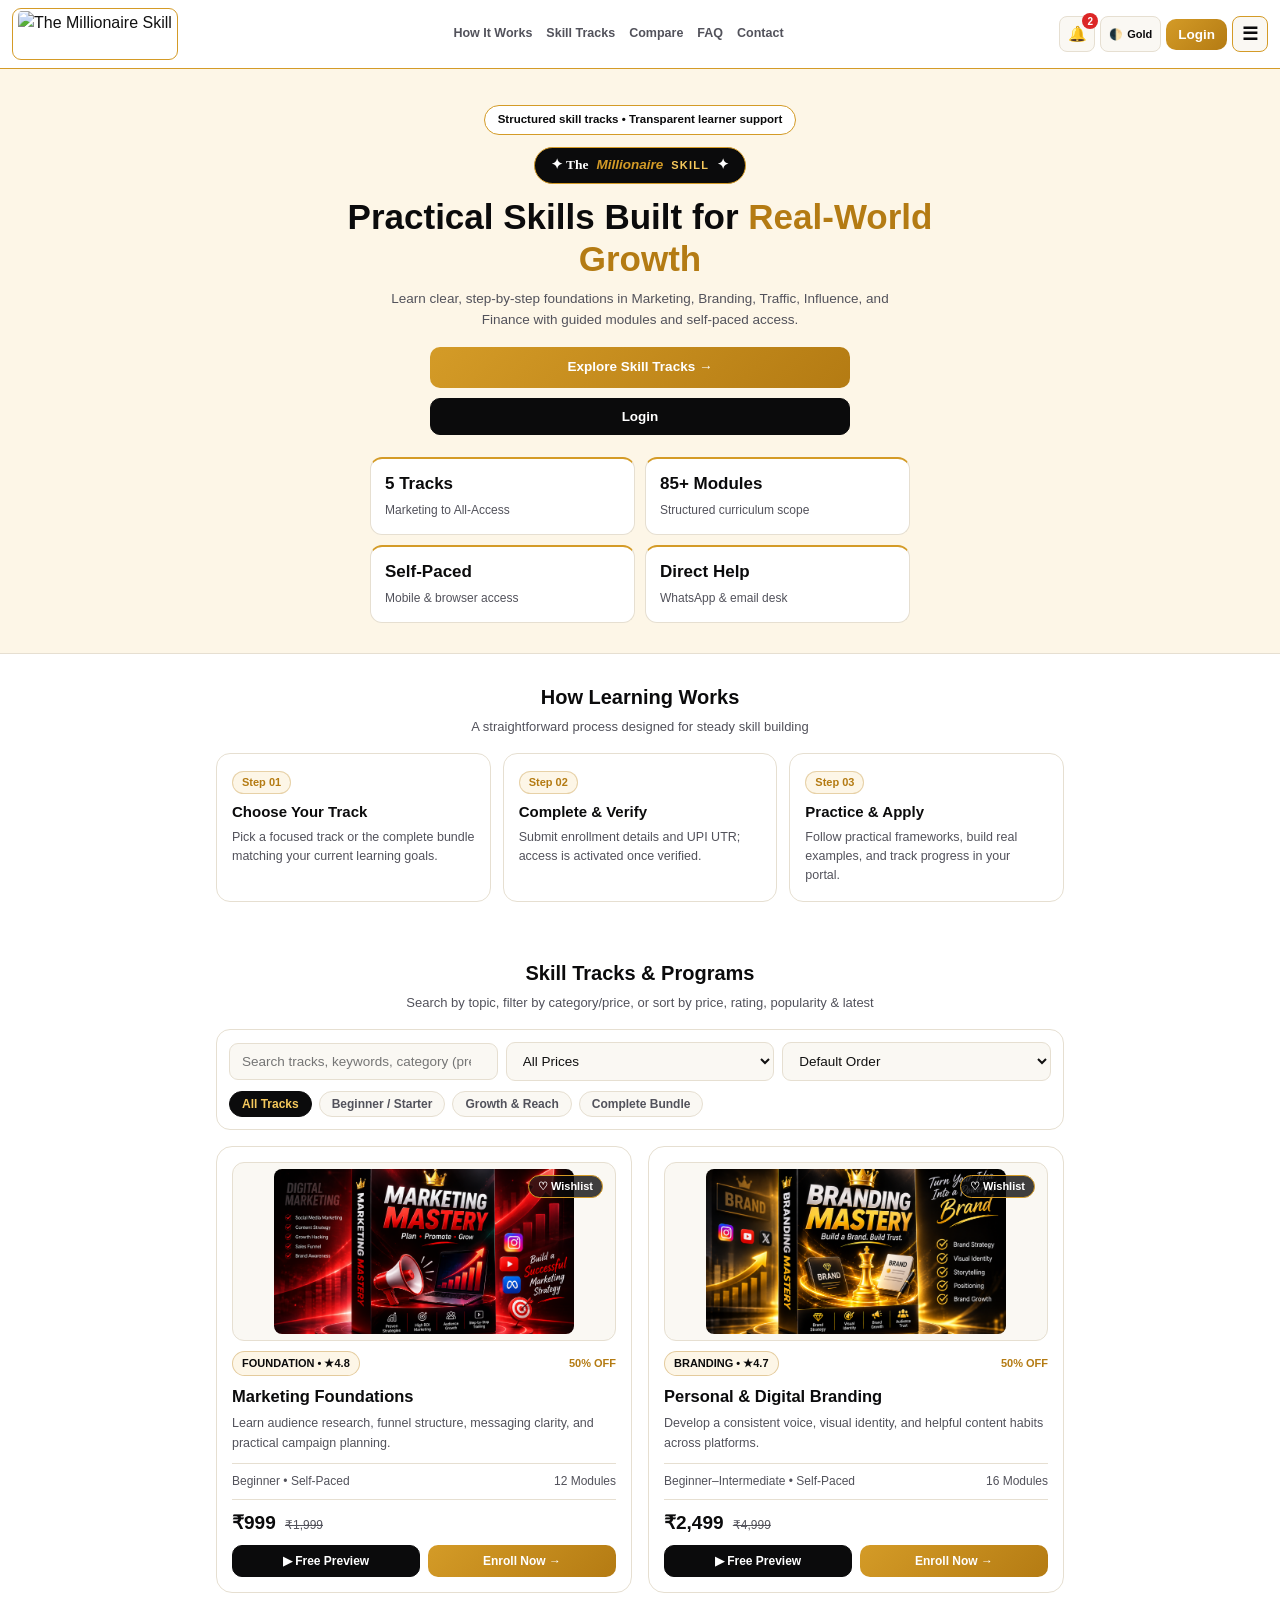
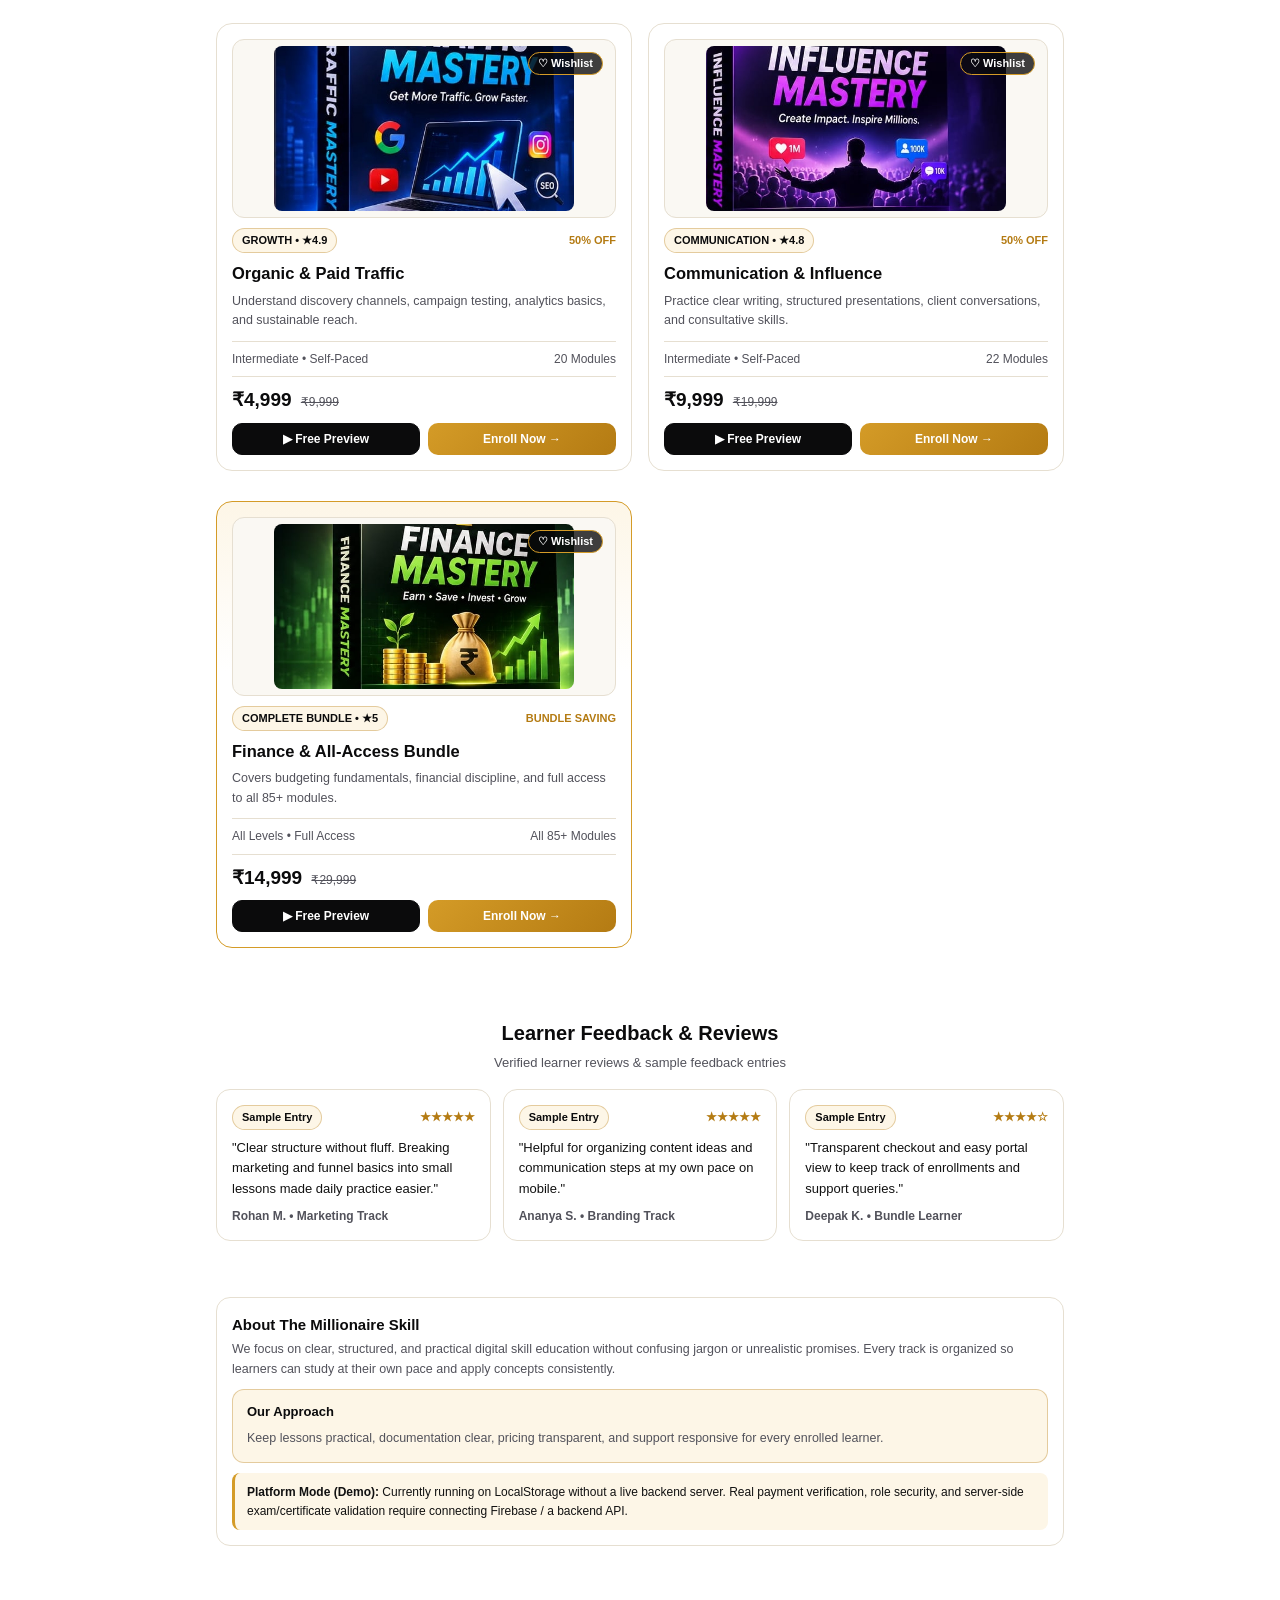
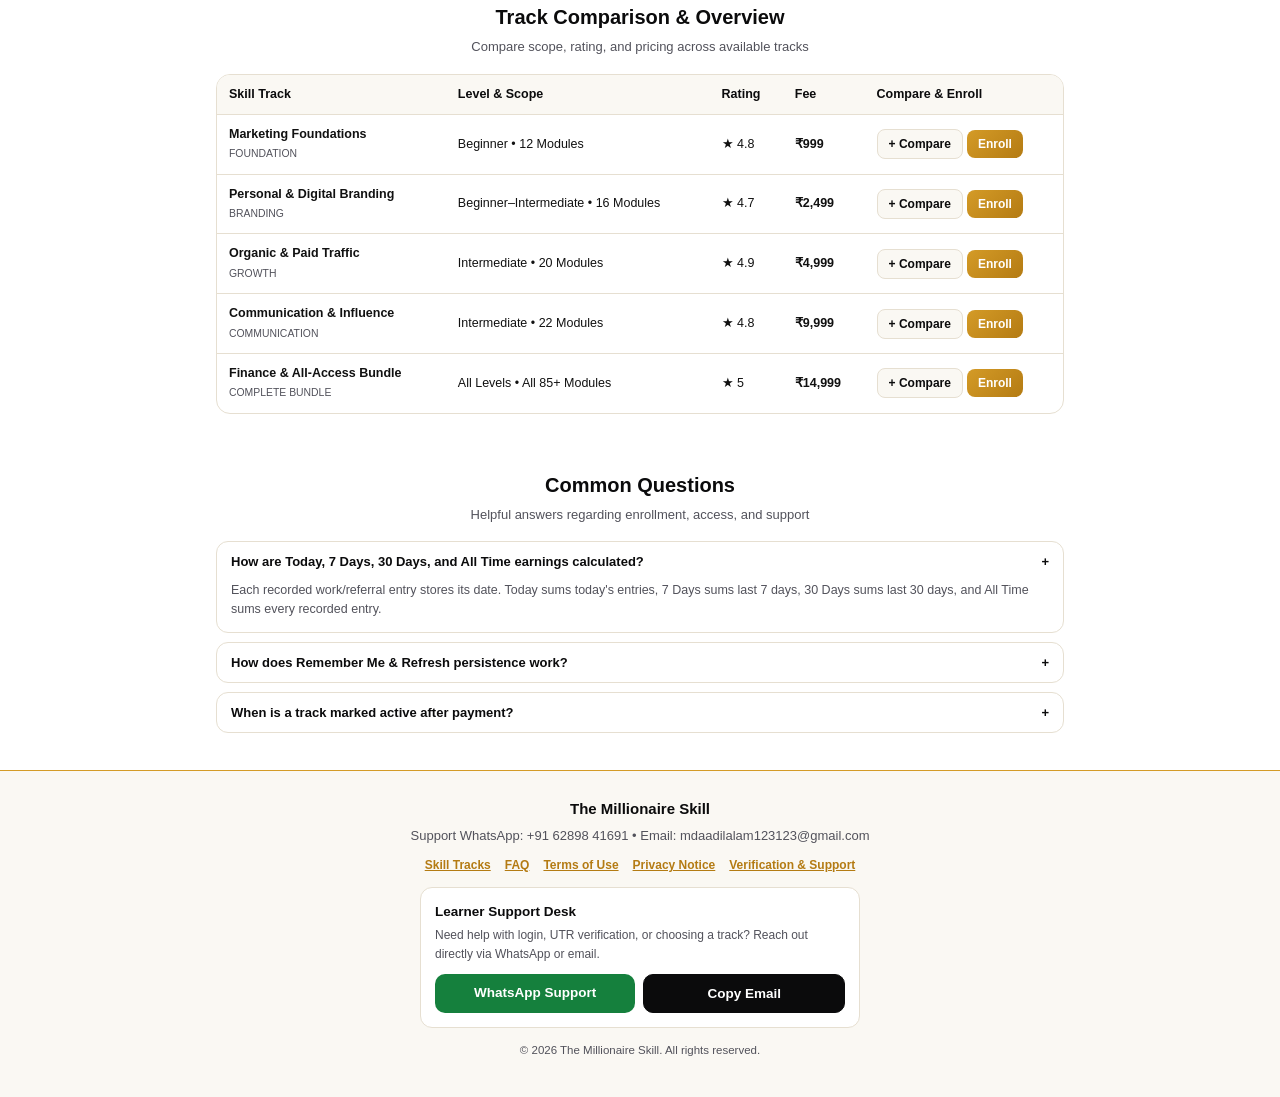
==== commit 6d155f20: "Update index.html" ====
--- a/index.html
+++ b/index.html
@@ -17,6 +17,7 @@
 a{text-decoration:none;color:inherit}
 button{cursor:pointer;font-family:inherit;outline:none;transition:transform .14s ease,opacity .15s ease,background .15s ease}
 button:active{transform:scale(.98)}
+.view-hidden{display:none !important}
 
 #preloader{position:fixed;inset:0;z-index:999;background:var(--bg);display:flex;flex-direction:column;align-items:center;justify-content:center;gap:10px;transition:opacity .2s ease,visibility .2s ease}
 #preloader.hide{opacity:0;visibility:hidden;pointer-events:none}
@@ -67,6 +68,13 @@
 .lbl{display:block;font-size:12px;font-weight:700;margin-bottom:4px;color:var(--mut)}
 .inp{width:100%;padding:10px 12px;background:var(--card);color:var(--txt);border:1px solid var(--bdr);border-radius:9px;margin-bottom:10px;font-size:13.5px}
 .inp:focus{outline:none;border-color:var(--gold-br)}
+.pw-wrap{position:relative;display:flex;align-items:center;margin-bottom:10px}
+.pw-wrap .inp{margin-bottom:0;padding-right:42px}
+.eye-btn{position:absolute;right:8px;background:transparent;border:0;color:var(--mut);font-size:15px;height:32px;width:32px;display:inline-flex;align-items:center;justify-content:center;border-radius:6px}
+.eye-btn:hover{color:var(--gold);background:var(--gold-soft)}
+.rem-row{display:flex;align-items:center;justify-content:space-between;gap:8px;margin:4px 0 8px;font-size:12.5px;color:var(--txt)}
+.rem-check{display:inline-flex;align-items:center;gap:7px;cursor:pointer;font-weight:700}
+.rem-check input{width:16px;height:16px;accent-color:var(--gold-br);cursor:pointer}
 .note{background:var(--gold-soft);padding:10px 12px;border-left:3px solid var(--gold-br);border-radius:8px;font-size:12px;color:var(--txt);margin-bottom:12px}
 .msg{display:none;padding:9px 12px;border-radius:9px;font-size:12px;margin-top:8px;font-weight:600}
 .msg.err{display:block;background:#fef2f2;color:#b91c1c;border:1px solid #fecaca}
@@ -135,8 +143,7 @@
 .faq-a{display:none;padding:0 14px 12px;font-size:12.5px;color:var(--mut)}
 .faq-item.open .faq-a{display:block}
 
-#authView{display:none;min-height:100vh;padding:18px 16px 36px;background:var(--bg)}
-#authView.active{display:flex;flex-direction:column;align-items:center}
+#authView{min-height:100vh;padding:18px 16px 36px;background:var(--bg);display:flex;flex-direction:column;align-items:center}
 .auth-top-brand{width:100%;max-width:420px;background:var(--surf);border:1.5px solid var(--gold-br);border-radius:16px;padding:14px;margin-bottom:12px;box-shadow:var(--shadow)}
 .auth-brand-row{display:flex;align-items:center;justify-content:space-between;gap:10px}
 .auth-full-logo{width:100%;max-height:110px;object-fit:contain;display:block;margin:10px auto 0;border-radius:10px;background:#fff;padding:6px;border:1px solid var(--bdr)}
@@ -147,9 +154,7 @@
 .auth-photo-placeholder span{font-size:11.5px;color:#e4e4e7}
 .auth-box{width:100%;max-width:420px;background:var(--surf);border:1.5px solid var(--gold-br);border-radius:16px;padding:20px 18px;box-shadow:var(--shadow)}
 
-/* Golden Theme Dashboard (#dashView) */
-#dashView{display:none;min-height:100vh;background:var(--bg);color:var(--txt);padding-bottom:44px}
-#dashView.active{display:block}
+#dashView{min-height:100vh;background:var(--bg);color:var(--txt);padding-bottom:44px}
 .d-wrap{max-width:560px;margin:auto;padding:12px 14px}
 .d-top{display:flex;justify-content:flex-start;align-items:center;margin-bottom:12px}
 .menu-only-btn{background:var(--surf);color:var(--ink);border:1.5px solid var(--gold-br);border-radius:10px;padding:8px 14px;font-size:13px;font-weight:700;display:inline-flex;align-items:center;gap:6px;box-shadow:var(--shadow)}
@@ -164,7 +169,6 @@
 
 .d-pane{display:none;animation:popIn .18s ease}.d-pane.active{display:block}
 
-/* Separate Golden Earnings Cards */
 .e-grid{display:grid;grid-template-columns:1fr 1fr;gap:10px;margin-bottom:12px}
 .e-card{background:var(--surf);color:var(--ink);border:1.5px solid var(--gold-br);border-top:4px solid var(--gold-br);border-radius:14px;padding:14px;min-height:94px;display:flex;flex-direction:column;justify-content:space-between;box-shadow:var(--shadow)}
 .e-card.full{grid-column:1/-1;min-height:82px;background:linear-gradient(135deg,#251b08,#0b0b0c);color:#fff;border-color:var(--gold-br)}
@@ -379,7 +383,7 @@
   </footer>
 </div>
 
-<div id="authView">
+<div id="authView" class="view-hidden">
   <div style="width:100%;max-width:420px;display:flex;justify-content:space-between;align-items:center;margin-bottom:10px">
     <button type="button" class="btn dark" style="width:auto;margin:0;padding:8px 13px" onclick="confirmBackToSite()">← Back to Site</button>
     <span style="font-size:12px;color:var(--mut);font-weight:700">LOGIN</span>
@@ -407,9 +411,18 @@
   <div class="auth-box">
     <div id="loginBox">
       <h2 style="font-size:18px;margin-bottom:4px">Login</h2>
-      <div class="note selectable">Demo Student: <b>moassaransari@gmail.com</b> / <b>pass1</b> • Admin: <b>admin@tms.com</b> / <b>admin123</b><br><small>Note: Client-side login is for local demo only; connect Firebase Auth for production security.</small></div>
-      <label class="lbl">Email Address</label><input id="lEmail" class="inp" type="email" placeholder="name@example.com">
-      <label class="lbl">Password</label><input id="lPass" class="inp" type="password" placeholder="Enter password">
+      <div class="note selectable">Demo Student: <b>moassaransari@gmail.com</b> / <b>pass1</b> • Admin: <b>admin@tms.com</b> / <b>admin123</b><br><small>Saved info is stored locally on this browser for convenience; avoid saving on shared devices.</small></div>
+      <label class="lbl">Email Address</label>
+      <input id="lEmail" class="inp" type="email" autocomplete="username" placeholder="name@example.com">
+      <label class="lbl">Password</label>
+      <div class="pw-wrap">
+        <input id="lPass" class="inp" type="password" autocomplete="current-password" placeholder="Enter password">
+        <button type="button" class="eye-btn" id="lEyeBtn" aria-label="Show or hide password" onclick="togglePassVisibility('lPass','lEyeBtn')">👁️</button>
+      </div>
+      <div class="rem-row">
+        <label class="rem-check"><input type="checkbox" id="remMe"> Remember Me (Save ID &amp; Password)</label>
+        <button type="button" style="background:none;border:0;color:var(--mut);font-size:11.5px;text-decoration:underline" onclick="clearSavedCredentials()">Clear Saved</button>
+      </div>
       <button type="button" class="btn gold" onclick="login()">Login →</button>
       <div id="lMsg" class="msg"></div>
       <button type="button" style="background:none;border:0;color:var(--gold);font-weight:700;font-size:12.5px;text-decoration:underline;margin-top:12px" onclick="showAuth('forgot')">Forgot Password?</button>
@@ -420,8 +433,16 @@
       <button type="button" class="btn gold" onclick="sendReset()">Verify Email →</button>
       <div id="fpMsg" class="msg"></div>
       <div id="resetArea" style="display:none;margin-top:12px;padding-top:12px;border-top:1px solid var(--bdr)">
-        <label class="lbl">New Password (min 6 chars)</label><input id="fpNew" class="inp" type="password">
-        <label class="lbl">Confirm Password</label><input id="fpConf" class="inp" type="password">
+        <label class="lbl">New Password (min 6 chars)</label>
+        <div class="pw-wrap">
+          <input id="fpNew" class="inp" type="password">
+          <button type="button" class="eye-btn" id="fpNewEye" aria-label="Show or hide new password" onclick="togglePassVisibility('fpNew','fpNewEye')">👁️</button>
+        </div>
+        <label class="lbl">Confirm Password</label>
+        <div class="pw-wrap">
+          <input id="fpConf" class="inp" type="password">
+          <button type="button" class="eye-btn" id="fpConfEye" aria-label="Show or hide confirm password" onclick="togglePassVisibility('fpConf','fpConfEye')">👁️</button>
+        </div>
         <button type="button" class="btn green" onclick="saveReset()">Save New Password →</button>
       </div>
       <button type="button" style="background:none;border:0;color:var(--gold);font-weight:700;font-size:12.5px;text-decoration:underline;margin-top:12px" onclick="showAuth('login')">← Back to Login</button>
@@ -429,7 +450,7 @@
   </div>
 </div>
 
-<div id="dashView">
+<div id="dashView" class="view-hidden">
   <div class="side-backdrop" id="sideBackdrop" onclick="toggleSide(false)"></div>
   <aside class="side-menu" id="sideMenu">
     <div>
@@ -711,9 +732,9 @@
 };
 
 const K = {
-  users:"tms_users_v9", sess:"tms_sess_v1", courses:"tms_courses_v7", theme:"tms_theme_v7",
-  admin:"tms_admin_creds_v7", admAuth:"tms_adm_session_v1", authPhoto:"tms_auth_photo_v1",
-  coupons:"tms_coupons_v1", tickets:"tms_tickets_v1", notifs:"tms_notifs_v1", siteCfg:"tms_site_cfg_v1"
+  users:"tms_users_v10", sess:"tms_active_sess_v1", view:"tms_active_view_v1", savedCreds:"tms_saved_creds_v1",
+  courses:"tms_courses_v7", theme:"tms_theme_v7", admin:"tms_admin_creds_v7", admAuth:"tms_adm_session_v1",
+  authPhoto:"tms_auth_photo_v1", coupons:"tms_coupons_v1", tickets:"tms_tickets_v1", notifs:"tms_notifs_v1", siteCfg:"tms_site_cfg_v1"
 };
 const DEF_LOGO = "https://raw.githubusercontent.com/vedantsahu1496/The-skills/refs/heads/main/SAVE_20261121_150015.jpg";
 const DEF_SITE_CFG = { logoUrl: DEF_LOGO, waNumber: "916289841691", upiId: "millionaireskills@upi", customQrUrl: "" };
@@ -734,7 +755,7 @@
 ];
 const FAQS = [
   { q:"How are Today, 7 Days, 30 Days, and All Time earnings calculated?", a:"Each recorded work/referral entry stores its date. Today sums today's entries, 7 Days sums last 7 days, 30 Days sums last 30 days, and All Time sums every recorded entry." },
-  { q:"What appears before any work or referrals are recorded?", a:"Everything starts at ₹0 and Nothing so learners only see real recorded activity." },
+  { q:"How does Remember Me & Refresh persistence work?", a:"With Remember Me checked, your ID and password are saved locally for quick login, and your active session stays intact across page refreshes." },
   { q:"When is a track marked active after payment?", a:"Once your 12-digit UPI UTR is submitted and approved in the admin queue, the enrollment status updates to Active." }
 ];
 
@@ -742,9 +763,33 @@
 let playerCourse=null, playerLessons=[], playerIdx=0, playerSec=0, playerTimer=null, cmpSelection=[], lastChartPts=[];
 const rJ=(k,fb)=>{try{const v=JSON.parse(localStorage.getItem(k));return v??fb;}catch{return fb;}};
 const wJ=(k,v)=>{try{localStorage.setItem(k,JSON.stringify(v));}catch{}};
+const getS=(k)=>{try{return localStorage.getItem(k)||sessionStorage.getItem(k)||"";}catch{return "";}};
+const setS=(k,v)=>{try{localStorage.setItem(k,v);sessionStorage.setItem(k,v);}catch{}};
+const delS=(k)=>{try{localStorage.removeItem(k);sessionStorage.removeItem(k);}catch{}};
 const inr=n=>"₹"+(parseInt(n,10)||0).toLocaleString("en-IN");
 const showM=(id,txt,mode="err")=>{const el=document.getElementById(id);el.className="msg "+mode;el.textContent=txt;};
 const hasCloud=()=>Boolean(CLOUD_CFG.binId&&CLOUD_CFG.masterKey);
+
+function togglePassVisibility(inputId, btnId){
+  const inp=document.getElementById(inputId), btn=document.getElementById(btnId);
+  if(!inp) return;
+  const show=inp.type==="password";
+  inp.type=show?"text":"password";
+  if(btn) btn.textContent=show?"🙈":"👁️";
+}
+function loadSavedCredentials(){
+  const saved=rJ(K.savedCreds,null);
+  if(saved&&saved.email){
+    lEmail.value=saved.email;
+    lPass.value=saved.password||"";
+    remMe.checked=true;
+  }
+}
+function clearSavedCredentials(){
+  localStorage.removeItem(K.savedCreds);
+  remMe.checked=false;
+  notify("Saved login info cleared.");
+}
 
 function isoDateOffset(daysAgo=0){
   const d=new Date();
@@ -905,8 +950,8 @@
     return {...fb,...item,rating:Number(item.rating||fb.rating||4.8),popularity:Number(item.popularity||fb.popularity||85),createdAt:Number(item.createdAt||idx+1)};
   });
 }
-function curUser(){ const em=sessionStorage.getItem(K.sess); return em?getUsers().find(u=>u.email.toLowerCase()===em.toLowerCase())||null:null; }
-function isAdminSession(){ return sessionStorage.getItem(K.admAuth)==="1"; }
+function curUser(){ const em=getS(K.sess); return em?getUsers().find(u=>u.email.toLowerCase()===em.toLowerCase())||null:null; }
+function isAdminSession(){ return getS(K.admAuth)==="1"; }
 function modUser(fn){ const u=curUser(); if(!u) return null; const all=getUsers(), t=all.find(x=>x.email.toLowerCase()===u.email.toLowerCase()); if(!t) return null; fn(t); wJ(K.users,all); pushCloud(); return t; }
 
 function applyTheme(){
@@ -1001,10 +1046,35 @@
 }
 
 function syncHeader(){ const u=curUser(); hdrBtn.textContent=u?"Dashboard":"Login"; guestBox.style.display=u?"none":"block"; userBox.style.display=u?"grid":"none"; dLogin.style.display=u?"none":"block"; dDash.style.display=u?"block":"none"; dOut.style.display=u?"block":"none"; }
-function hideViews(keepModal=false){ toggleDrawer(false); toggleSide(false); if(!keepModal) closeModal(); siteView.style.display="none"; authView.classList.remove("active"); dashView.classList.remove("active"); }
-function showSite(){ applyTheme(); applySiteCfg(); renderCourses(); syncHeader(); syncNotifBadge(); hideViews(false); siteView.style.display="block"; window.scrollTo(0,0); }
-function showAuth(mode="login"){ applyTheme(); applySiteCfg(); renderAuthBannerPhoto(); hideViews(false); authView.classList.add("active"); loginBox.style.display=mode==="login"?"block":"none"; forgotBox.style.display=mode==="forgot"?"block":"none"; lMsg.className=fpMsg.className="msg"; window.scrollTo(0,0); }
-async function showDash(tab="earnings"){ await pullCloud(); const u=curUser(); if(!u) return showAuth("login"); applyTheme(); applySiteCfg(); renderCourses(); syncNotifBadge(); hideViews(false); dashView.classList.add("active"); renderDash(u); setDTab(tab); window.scrollTo(0,0); }
+function hideViews(keepModal=false){
+  toggleDrawer(false); toggleSide(false); if(!keepModal) closeModal();
+  siteView.classList.add("view-hidden");
+  authView.classList.add("view-hidden");
+  dashView.classList.add("view-hidden");
+}
+function showSite(){
+  setS(K.view,"site"); applyTheme(); applySiteCfg(); renderCourses(); syncHeader(); syncNotifBadge();
+  hideViews(false); siteView.classList.remove("view-hidden"); window.scrollTo(0,0);
+}
+function showAuth(mode="login"){
+  setS(K.view,"auth"); applyTheme(); applySiteCfg(); renderAuthBannerPhoto(); loadSavedCredentials();
+  hideViews(false); authView.classList.remove("view-hidden");
+  loginBox.style.display=mode==="login"?"block":"none"; forgotBox.style.display=mode==="forgot"?"block":"none";
+  lMsg.className=fpMsg.className="msg"; window.scrollTo(0,0);
+}
+async function showDash(tab="earnings"){
+  await pullCloud(); const u=curUser();
+  if(!u) return showAuth("login");
+  setS(K.view,"dash"); applyTheme(); applySiteCfg(); renderCourses(); syncNotifBadge();
+  hideViews(false); dashView.classList.remove("view-hidden");
+  renderDash(u); setDTab(tab); window.scrollTo(0,0);
+}
+function ensureActiveView(){
+  const v=getS(K.view), u=curUser();
+  if(v==="dash"&&u){ dashView.classList.remove("view-hidden"); renderDash(u); setDTab(isAdminSession()?"adminpanel":"earnings"); return; }
+  if(v==="auth"){ authView.classList.remove("view-hidden"); renderAuthBannerPhoto(); loadSavedCredentials(); return; }
+  siteView.classList.remove("view-hidden");
+}
 function onHdrClick(){ curUser()?showDash("earnings"):showAuth("login"); }
 function toggleDrawer(force){ drawer.classList.toggle("open",typeof force==="boolean"?force:undefined); }
 function toggleSide(force){
@@ -1016,26 +1086,28 @@
   sideBackdrop.classList.toggle("open",open);
 }
 function toggleSideClose(){ sideMenu.classList.remove("open"); sideBackdrop.classList.remove("open"); }
-function onSideNav(tab){
-  toggleSideClose();
-  setDTab(tab);
-}
+function onSideNav(tab){ toggleSideClose(); setDTab(tab); }
 
 async function login(){
   await pullCloud();
   const em=lEmail.value.trim().toLowerCase(), pw=lPass.value, adm=getAdminCreds();
+  if(remMe.checked){
+    wJ(K.savedCreds,{email:lEmail.value.trim(),password:pw});
+  }
   if(em===String(adm.email||"").trim().toLowerCase()&&pw===adm.password){
-    sessionStorage.setItem(K.admAuth,"1");
+    setS(K.admAuth,"1");
     const admUser=getUsers()[0];
-    if(admUser) sessionStorage.setItem(K.sess,admUser.email);
+    if(admUser) setS(K.sess,admUser.email);
     syncHeader(); notify("Admin demo session active."); showDash("adminpanel"); return;
   }
-  sessionStorage.removeItem(K.admAuth);
+  delS(K.admAuth);
   const hit=getUsers().find(u=>u.email.toLowerCase()===em&&u.password===pw);
   if(!hit) return showM("lMsg","Invalid email or password.");
-  sessionStorage.setItem(K.sess,hit.email); syncHeader(); notify("Welcome, "+(hit.name||"Learner")+"."); showDash("earnings");
-}
-function logout(){ sessionStorage.removeItem(K.sess); sessionStorage.removeItem(K.admAuth); toggleSideClose(); syncHeader(); notify("Logged out."); showSite(); }
+  setS(K.sess,hit.email); syncHeader(); notify("Welcome, "+(hit.name||"Learner")+"."); showDash("earnings");
+}
+function logout(){
+  delS(K.sess); delS(K.admAuth); toggleSideClose(); syncHeader(); notify("Logged out."); showSite();
+}
 function sendReset(){ const em=fpEmail.value.trim().toLowerCase(); if(!getUsers().some(u=>u.email.toLowerCase()===em)) return showM("fpMsg","Email not found."); resetEm=em; resetArea.style.display="block"; showM("fpMsg","Reset enabled for "+em,"ok"); }
 function saveReset(){ const n=fpNew.value,c=fpConf.value; if(!resetEm||n.length<6||n!==c) return showM("fpMsg","Password must be 6+ chars and match."); const all=getUsers(), u=all.find(x=>x.email.toLowerCase()===resetEm); if(u) u.password=n; wJ(K.users,all); pushCloud(); resetEm=""; notify("Password updated."); showAuth("login"); showM("lMsg","Password updated. Sign in now.","ok"); }
 
@@ -1279,7 +1351,7 @@
   if(utr.length!==12) return showM("bMsg","Please enter a valid 12-digit UPI UTR reference.");
   if(isDuplicateUtr(utr)) return showM("bMsg","This 12-digit UTR has already been submitted.","warn");
   const paidAmt=Math.max(0,(Number(selC.price)||0)-appliedDiscount);
-  const reqId="TMS-"+Date.now().toString().slice(-8), all=getUsers(), sessEm=sessionStorage.getItem(K.sess);
+  const reqId="TMS-"+Date.now().toString().slice(-8), all=getUsers(), sessEm=getS(K.sess);
   const target=sessEm?all.find(x=>x.email.toLowerCase()===sessEm.toLowerCase()):all[0];
   if(target){
     target.orders=target.orders||[];
@@ -1412,12 +1484,15 @@
 function copyText(val,id){ navigator.clipboard?.writeText(val).then(()=>{ showM(id,"Copied: "+val,"ok"); notify("Copied to clipboard."); }).catch(()=>{ showM(id,"Copy: "+val,"ok"); notify("Copy: "+val); }); }
 
 window.addEventListener("scroll",()=>scrollTopBtn.classList.toggle("show",window.scrollY>300),{passive:true});
-document.addEventListener("keydown",e=>{ if(e.key==="Escape"){ closeModal(); toggleDrawer(false); toggleSideClose(); } else if(e.key==="/"&&!["INPUT","TEXTAREA","SELECT"].includes(document.activeElement.tagName)&&siteView.style.display!=="none"){ e.preventDefault(); courseSearch.focus(); } });
+document.addEventListener("keydown",e=>{ if(e.key==="Escape"){ closeModal(); toggleDrawer(false); toggleSideClose(); } else if(e.key==="/"&&!["INPUT","TEXTAREA","SELECT"].includes(document.activeElement.tagName)&&!siteView.classList.contains("view-hidden")){ e.preventDefault(); courseSearch.focus(); } });
 document.addEventListener("gesturestart",e=>e.preventDefault(),{passive:false});
 
-yrSpan.textContent=String(new Date().getFullYear());
-applyTheme(); applySiteCfg(); renderAuthBannerPhoto(); renderCourses(); renderFaq(); syncHeader(); syncNotifBadge(); renderReviewsSection();
-preloader.classList.add("hide");
+try{
+  yrSpan.textContent=String(new Date().getFullYear());
+  applyTheme(); applySiteCfg(); renderCourses(); renderFaq(); syncHeader(); syncNotifBadge(); renderReviewsSection(); ensureActiveView();
+}finally{
+  preloader.classList.add("hide");
+}
 pullCloud();
 </script>
 </body>
